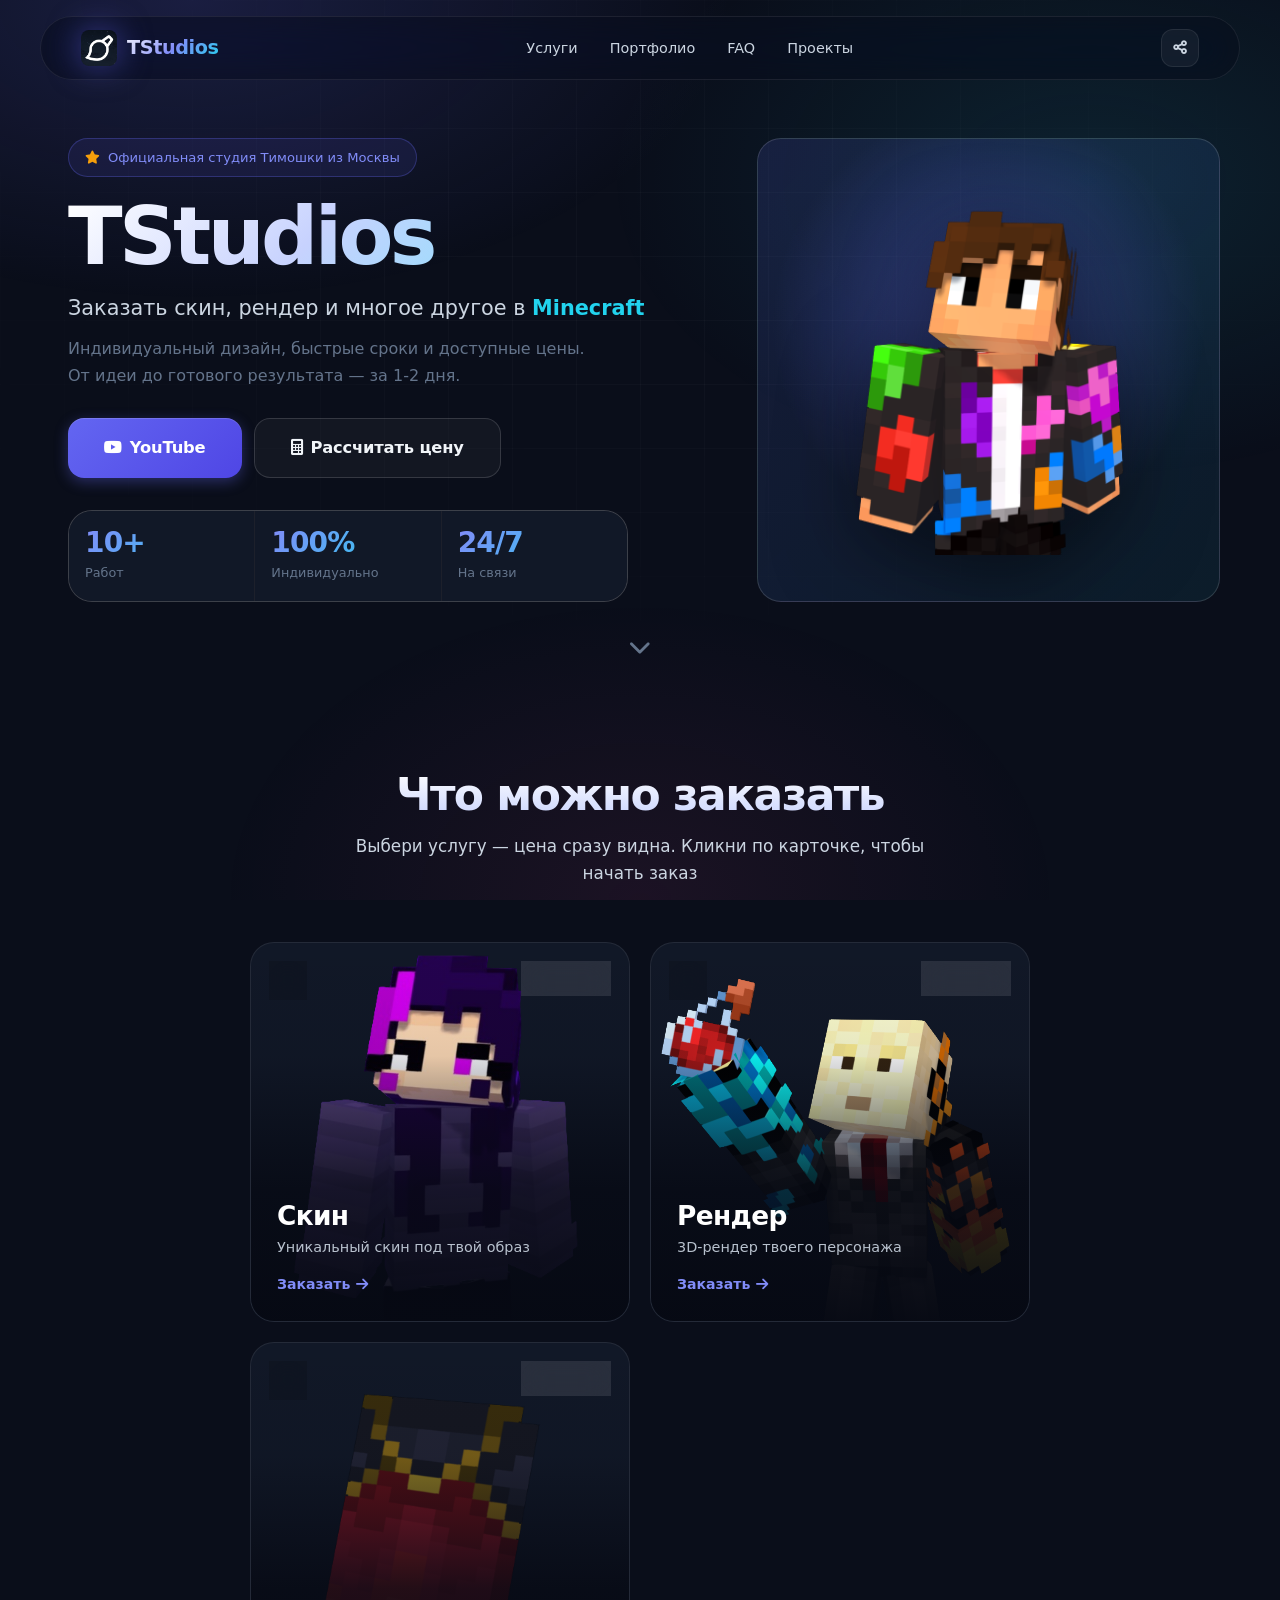
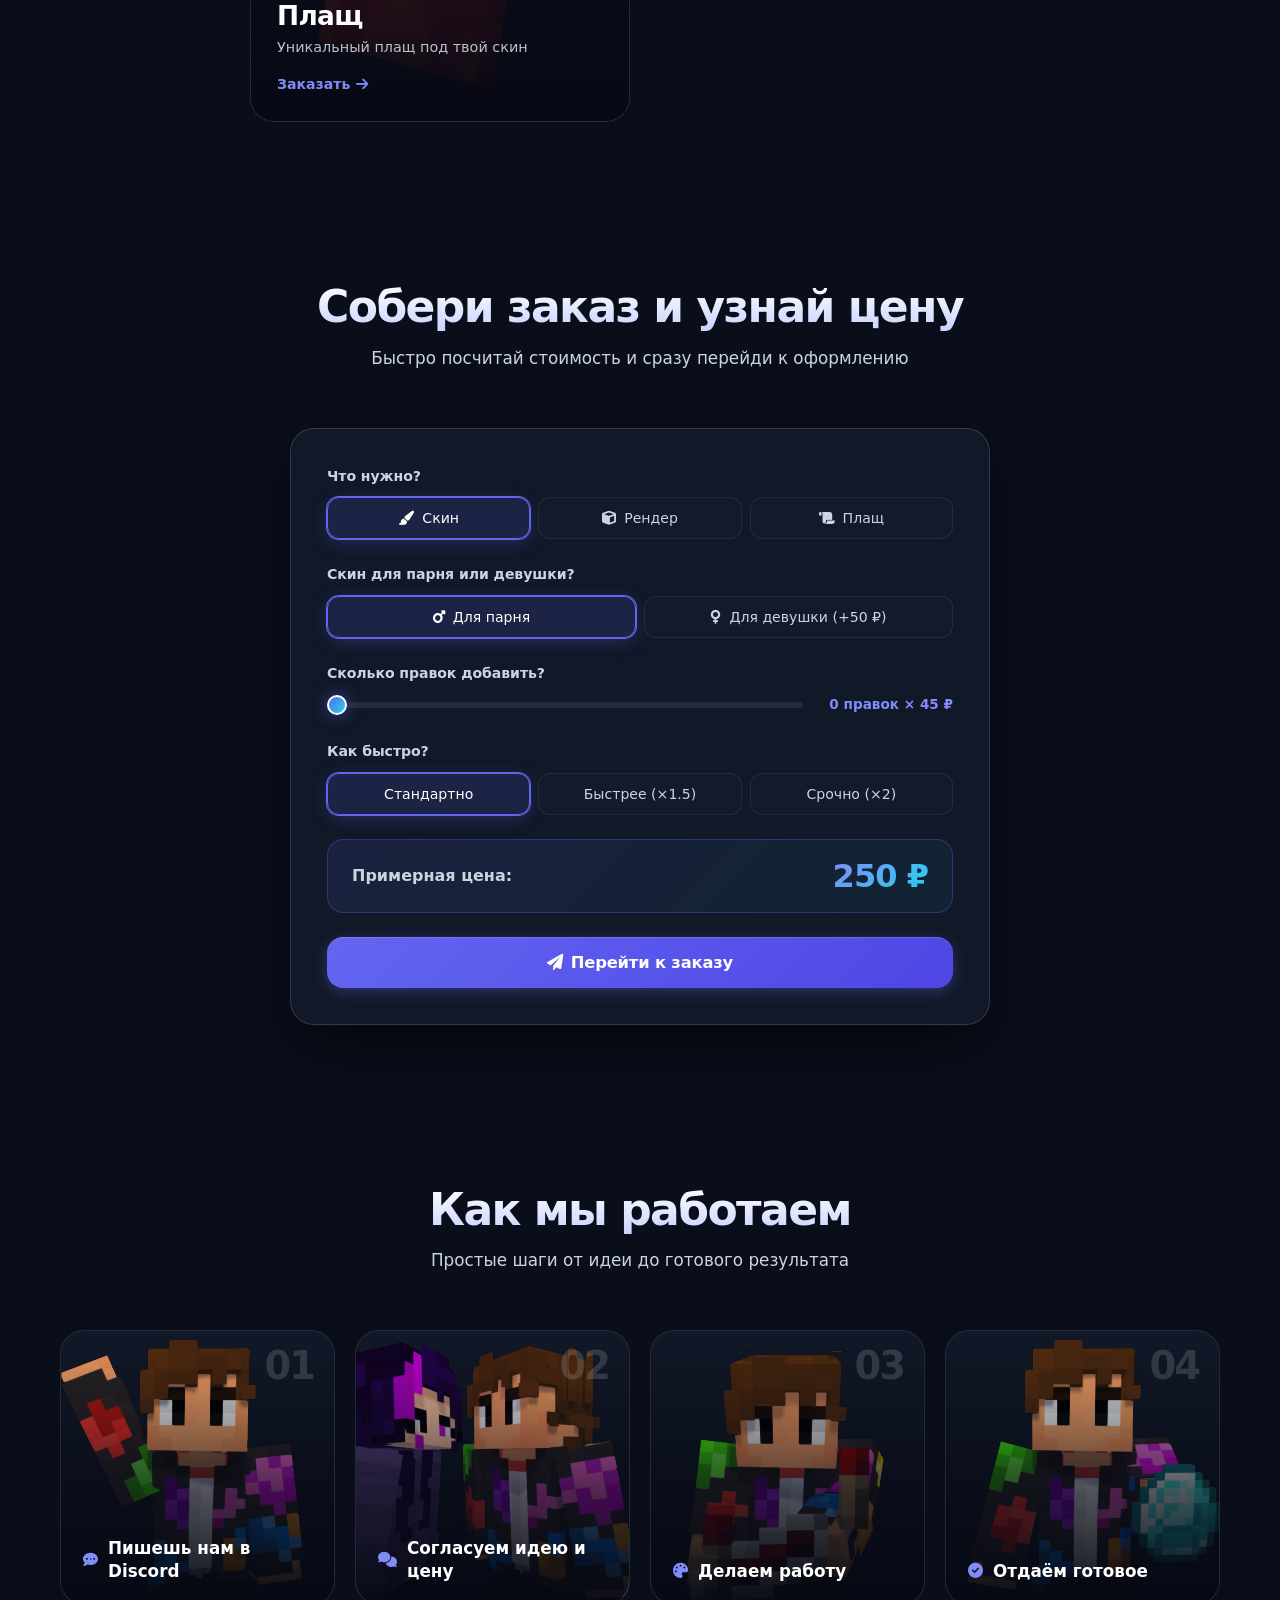
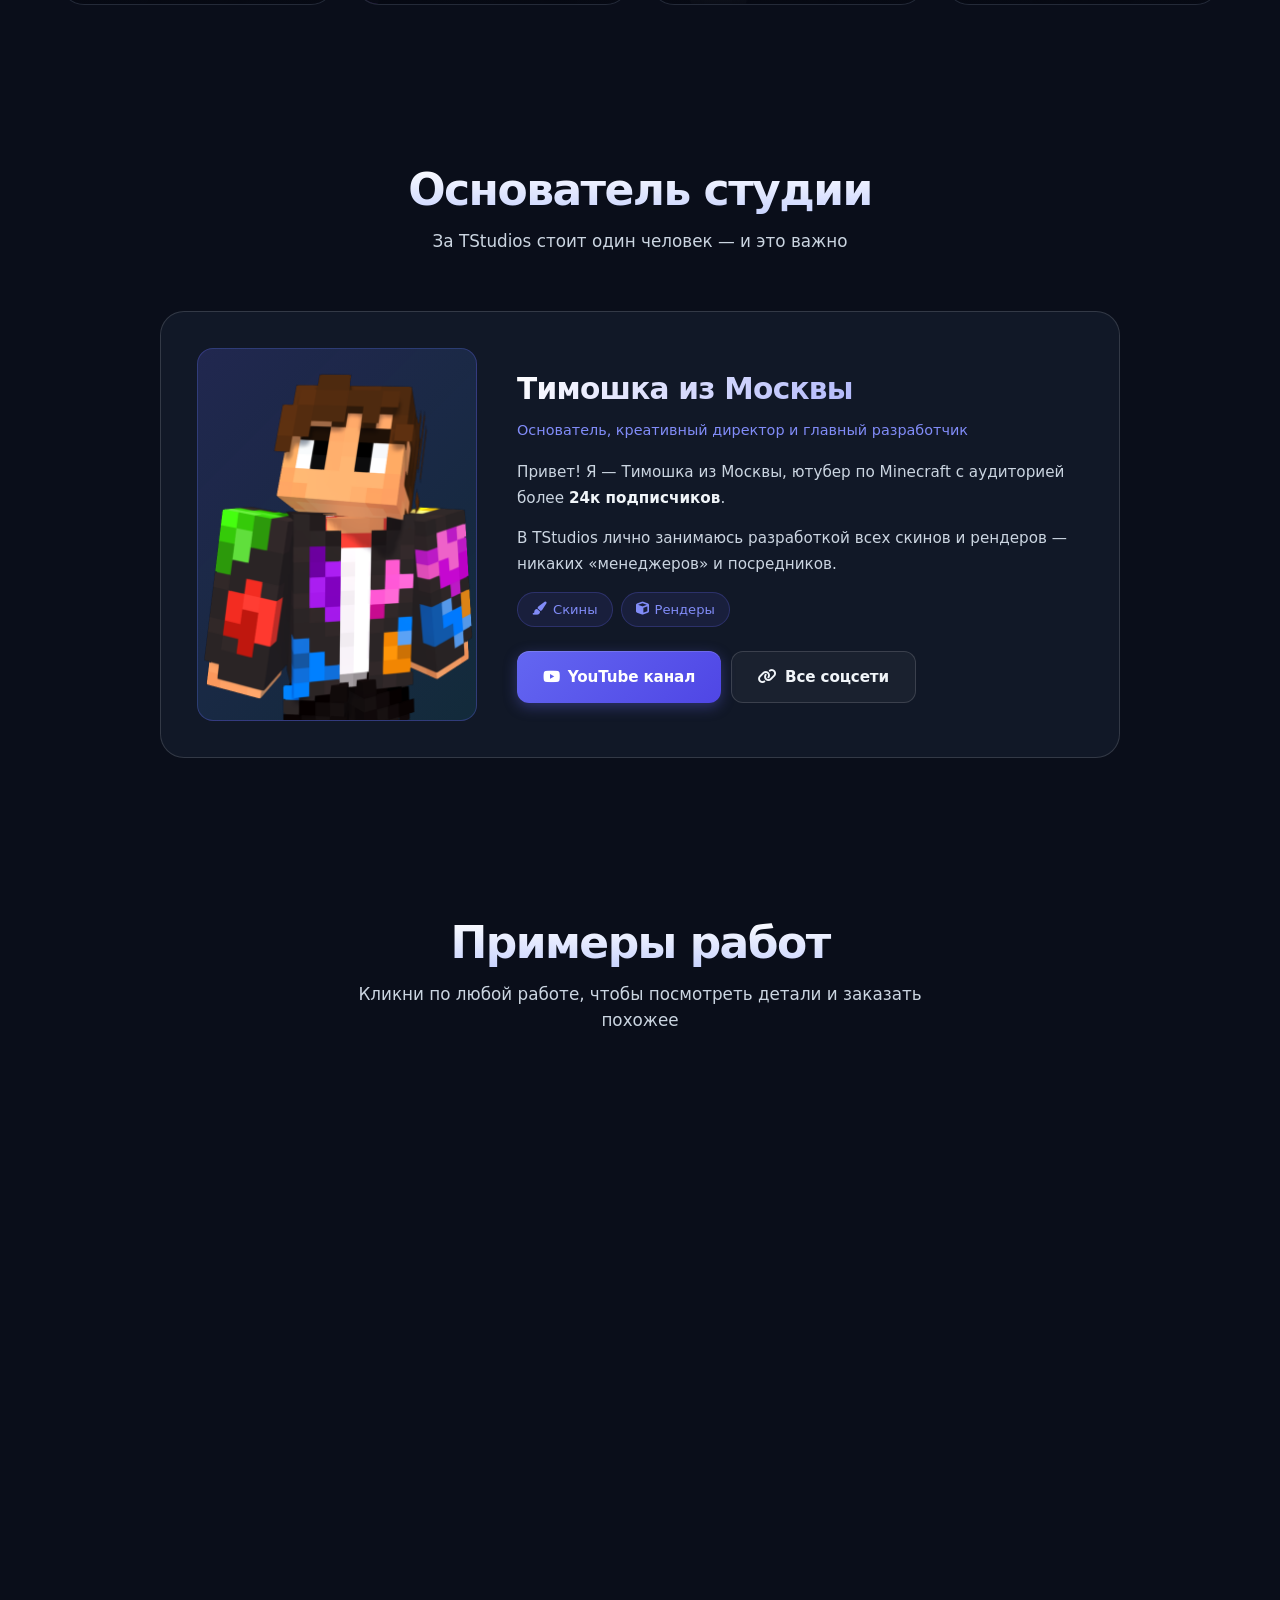
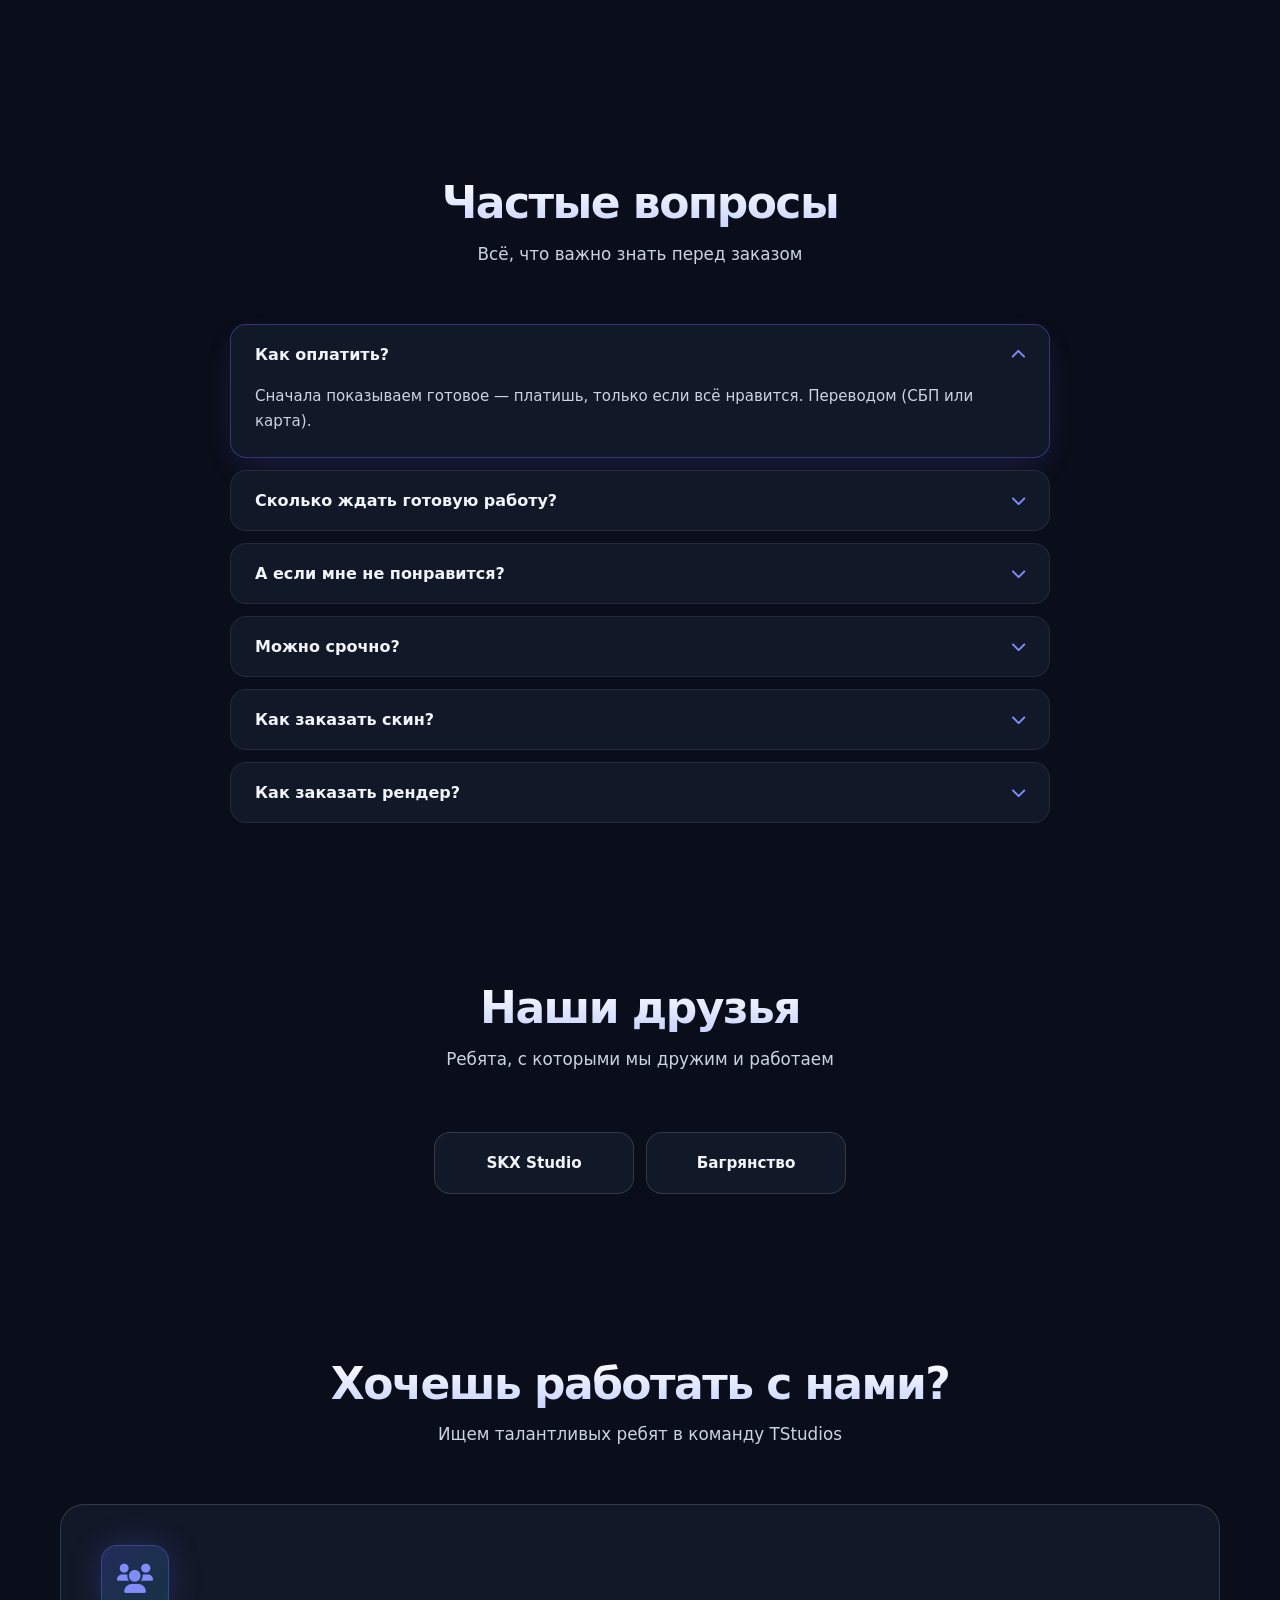
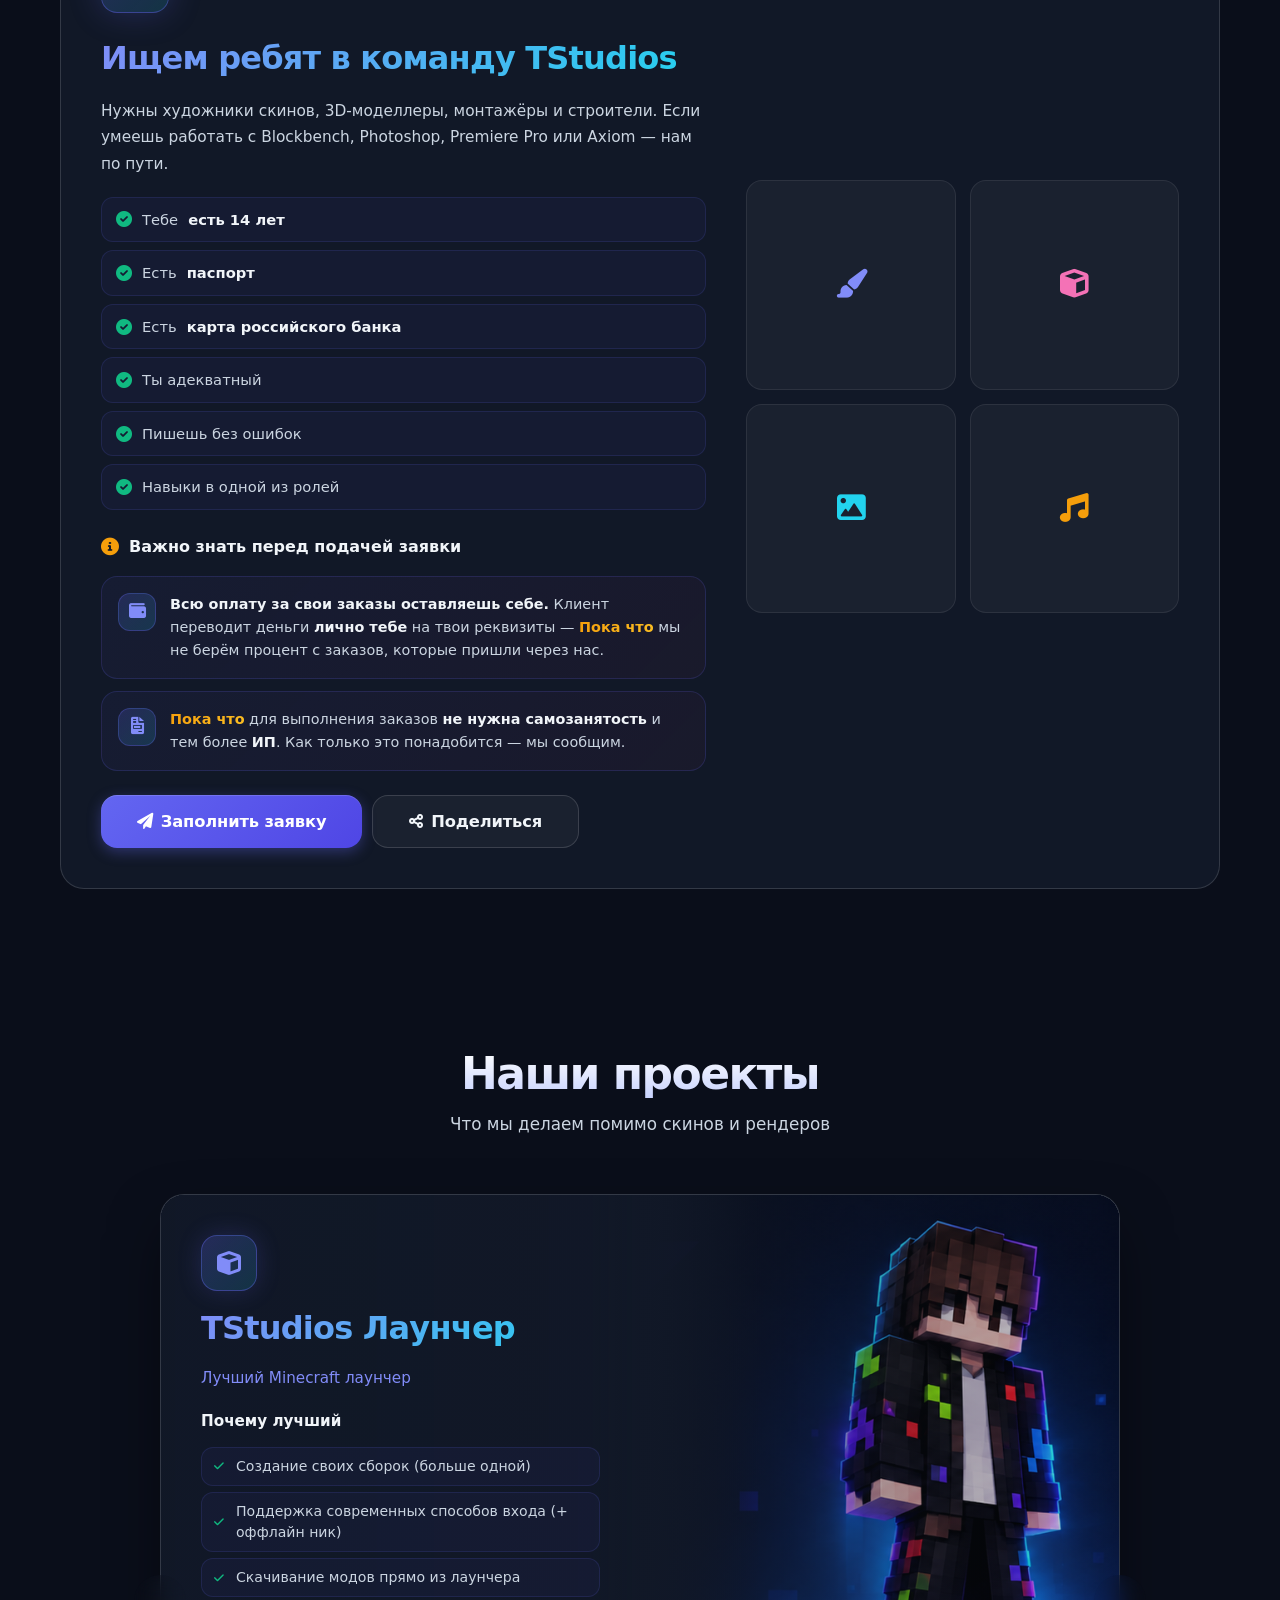
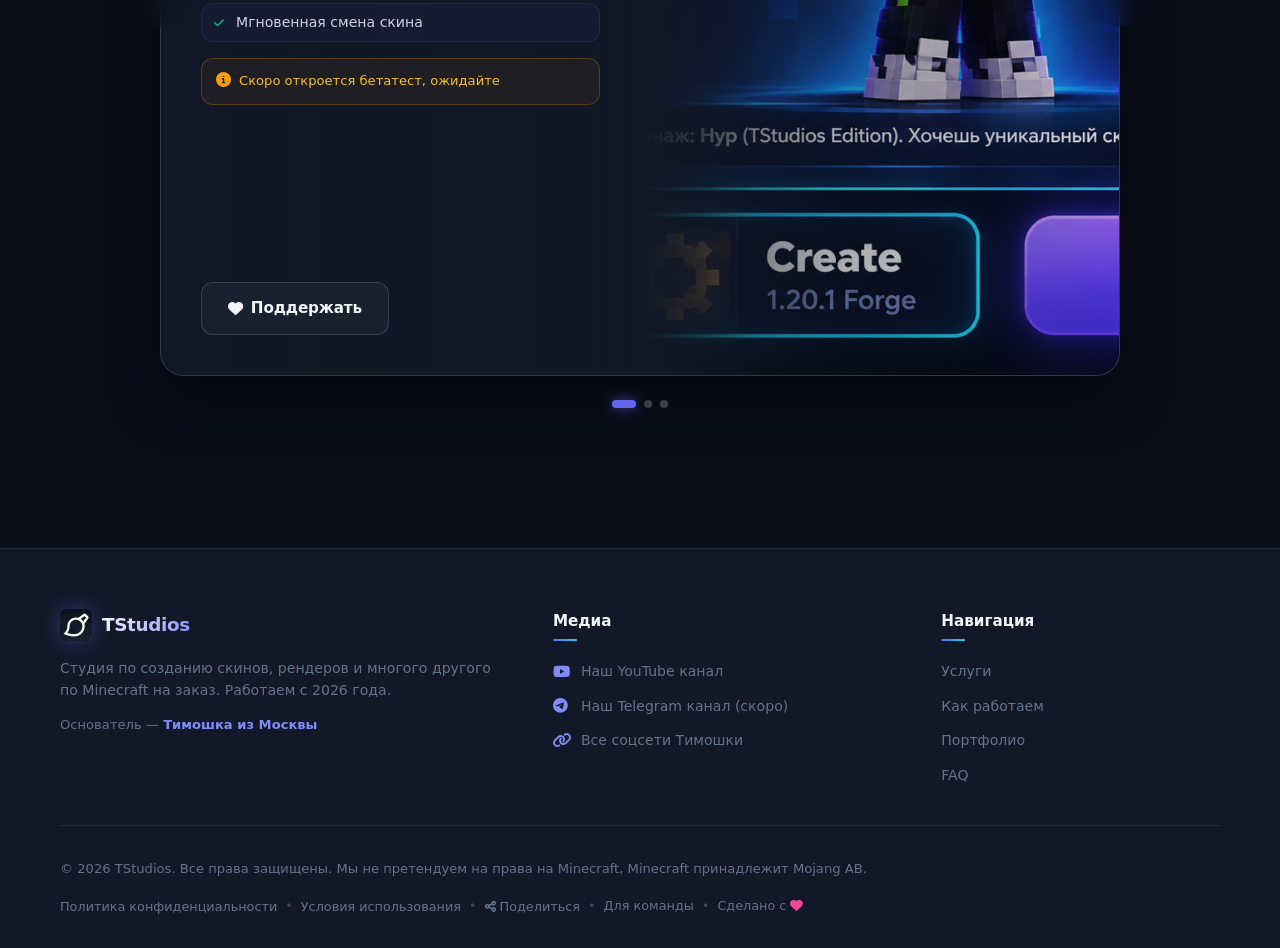
==== index.html @ db085afc "Add files via upload" ====
<!DOCTYPE html>
<html lang="ru">
<head>
    <meta charset="UTF-8">
    <meta name="viewport" content="width=device-width, initial-scale=1.0, maximum-scale=5.0">
    <meta http-equiv="X-UA-Compatible" content="IE=edge">

    <link rel="canonical" href="https://timoshamoscow.github.io/tstudios/">

    <title>TStudios — Заказать скин, рендер и многое другое Minecraft | Тимошка из Москвы</title>

    <meta name="description" content="Заказать скин, рендер и многое другое по Minecraft от студии TStudios. Честные цены, срок 1-2 дня. Индивидуальный дизайн от Тимошки из Москвы. Оплата СБП и картой РФ.">
    <meta name="keywords" content="заказать рендер майнкрафт, заказать скин майнкрафт, майнкрафт рендер заказать, скины майнкрафт на заказ, превью майнкрафт заказать, клип майнкрафт заказать, заказ скинов майнкрафт, 3d рендер майнкрафт на заказ, tstudios, тимошка из москвы, честные цены">
    <meta name="author" content="Тимошка из Москвы">
    <meta name="robots" content="index, follow, max-image-preview:large">

    <meta property="og:type" content="website">
    <meta property="og:url" content="https://timoshamoscow.github.io/tstudios/">
    <meta property="og:title" content="TStudios — Заказать скин, рендер Minecraft">
    <meta property="og:description" content="Заказать скин, рендер Minecraft от Тимошки из Москвы. Честные цены, срок 1-2 дня.">
    <meta property="og:image" content="https://timoshamoscow.github.io/tstudios/logo.png">
    <meta property="og:site_name" content="TStudios">
    <meta property="og:locale" content="ru_RU">

    <meta name="twitter:card" content="summary_large_image">
    <meta name="twitter:title" content="TStudios — Заказать скин, рендер Minecraft">
    <meta name="twitter:description" content="Заказать скин, рендер Minecraft. Честные цены.">
    <meta name="twitter:image" content="https://timoshamoscow.github.io/tstudios/logo.png">

    <meta name="geo.region" content="RU-MOW">
    <meta name="geo.placename" content="Moscow">

    <link rel="icon" href="logo.png" type="image/png">
    <link rel="apple-touch-icon" href="logo.png">

    <script type="application/ld+json">
    {
        "@context": "https://schema.org",
        "@type": "Organization",
        "name": "TStudios",
        "url": "https://timoshamoscow.github.io/tstudios/",
        "logo": "https://timoshamoscow.github.io/tstudios/logo.png",
        "description": "Студия по созданию скинов, рендеров Minecraft на заказ",
        "founder": {
            "@type": "Person",
            "name": "Тимошка из Москвы",
            "url": "https://www.youtube.com/@Timosha_MoscowOF"
        },
        "sameAs": [
            "https://www.youtube.com/@Timosha_MoscowOF",
            "https://taplink.cc/timoshamoscow",
            "https://t.me/MinecraftWithTimosha"
        ]
    }
    </script>

    <script type="application/ld+json">
    {
        "@context": "https://schema.org",
        "@type": "Service",
        "name": "Заказать рендер Minecraft",
        "serviceType": "3D-рендер скина Minecraft",
        "description": "Заказать рендер по Minecraft: HD-качество, выбор фона, правки. Срок до 24 часов.",
        "provider": { "@type": "Organization", "name": "TStudios" },
        "areaServed": { "@type": "Country", "name": "Russia" },
        "offers": {
            "@type": "Offer",
            "price": "150",
            "priceCurrency": "RUB",
            "availability": "https://schema.org/InStock"
        }
    }
    </script>

    <script type="application/ld+json">
    {
        "@context": "https://schema.org",
        "@type": "Service",
        "name": "Заказать скин Minecraft",
        "serviceType": "Разработка скина Minecraft на заказ",
        "description": "Заказать скин по Minecraft: индивидуальный дизайн, правки до 3-х раз.",
        "provider": { "@type": "Organization", "name": "TStudios" },
        "areaServed": { "@type": "Country", "name": "Russia" },
        "offers": {
            "@type": "Offer",
            "price": "250",
            "priceCurrency": "RUB",
            "availability": "https://schema.org/InStock"
        }
    }
    </script>

    <script type="application/ld+json">
    {
        "@context": "https://schema.org",
        "@type": "FAQPage",
        "mainEntity": [
            { "@type": "Question", "name": "Сколько ждать готовую работу?", "acceptedAnswer": { "@type": "Answer", "text": "Скин — 1-2 дня, рендер — до 24 часов. Нужно быстрее — есть ускорение за доплату." } },
            { "@type": "Question", "name": "Как оплатить?", "acceptedAnswer": { "@type": "Answer", "text": "Сначала показываем готовое — платишь, только если всё нравится. Переводом (СБП или карта)." } },
            { "@type": "Question", "name": "А если мне не понравится?", "acceptedAnswer": { "@type": "Answer", "text": "Бесплатно можно попросить правки: до 3 раз для скина, до 2 для рендера. Не зашло совсем — вернём деньги, пока не начали правки." } },
            { "@type": "Question", "name": "Можно срочно?", "acceptedAnswer": { "@type": "Answer", "text": "Да, есть срочный режим (×1.5 от цены, срок ~12 часов) и экспресс (×2 от цены, срок ~4-6 часов)." } },
            { "@type": "Question", "name": "Как заказать рендер?", "acceptedAnswer": { "@type": "Answer", "text": "Нажми «Рендер» в разделе «Что можно заказать» — откроется страница заказа. Заполни шаги и отправь заявку в Discord. Честные цены." } }
        ]
    }
    </script>

<!-- Yandex.Metrika counter -->
<script type="text/javascript">
    (function(m,e,t,r,i,k,a){
        m[i]=m[i]||function(){(m[i].a=m[i].a||[]).push(arguments)};
        m[i].l=1*new Date();
        for (var j = 0; j < document.scripts.length; j++) {if (document.scripts[j].src === r) { return; }}
        k=e.createElement(t),a=e.getElementsByTagName(t)[0],k.async=1,k.src=r,a.parentNode.insertBefore(k,a)
    })(window, document,'script','https://mc.yandex.ru/metrika/tag.js?id=114146492', 'ym');

    ym(114146492, 'init', {ssr:true, webvisor:true, clickmap:true, ecommerce:"dataLayer", referrer: document.referrer, url: location.href, accurateTrackBounce:true, trackLinks:true});
</script>
<noscript><div><img src="https://mc.yandex.ru/watch/114146492" style="position:absolute; left:-9999px;" alt="" /></div></noscript>
<!-- /Yandex.Metrika counter -->

    <link rel="stylesheet" href="style.css">
    <link rel="stylesheet" href="https://cdnjs.cloudflare.com/ajax/libs/font-awesome/6.0.0-beta3/css/all.min.css">
</head>
<body>

    <header class="header" role="banner">
        <div class="container header-container">
            <a href="index.html" class="logo-wrapper">
                <img src="logo.png" alt="TStudios" class="logo-img" width="36" height="36">
                <span class="logo-text">TStudios</span>
            </a>
            <nav class="main-nav" aria-label="Главная навигация">
                <ul>
                    <li><a href="#services">Услуги</a></li>
                    <li><a href="#gallery">Портфолио</a></li>
                    <li><a href="#faq">FAQ</a></li>
                    <li><a href="#projects">Проекты</a></li>
                </ul>
            </nav>
            <div class="header-actions">
                <button type="button" class="icon-btn" id="shareBtn" aria-label="Поделиться сайтом">
                    <i class="fas fa-share-alt"></i>
                </button>
                <button type="button" class="hamburger" id="hamburger" aria-label="Открыть меню" aria-expanded="false">
                    <i class="fas fa-bars"></i>
                </button>
            </div>
        </div>
    </header>

    <!-- HERO -->
    <section class="hero" id="home">
        <div class="container">
            <div class="hero-content">
                <div class="hero-text">
                    <div class="hero-badge">
                        <i class="fas fa-star"></i> Официальная студия Тимошки из Москвы
                    </div>
                    <h1>TStudios</h1>
                    <p class="subtitle">Заказать скин, рендер и многое другое в <span class="highlight">Minecraft</span></p>
                    <p class="hero-description">Индивидуальный дизайн, быстрые сроки и доступные цены. От идеи до готового результата — за 1-2 дня.</p>
                    <div class="hero-buttons">
                        <a href="https://www.youtube.com/channel/UCnyaLt81O3C-S5uWcpxwhIA" target="_blank" rel="noopener" class="btn btn-primary btn-large">
                            <i class="fab fa-youtube"></i> YouTube
                        </a>
                        <a href="#calculator" class="btn btn-secondary btn-large">
                            <i class="fas fa-calculator"></i> Рассчитать цену
                        </a>
                    </div>
                    <div class="hero-stats">
                        <div class="stat-item">
                            <span class="stat-number">10+</span>
                            <span class="stat-label">Работ</span>
                        </div>
                        <div class="stat-item">
                            <span class="stat-number">100%</span>
                            <span class="stat-label">Индивидуально</span>
                        </div>
                        <div class="stat-item">
                            <span class="stat-number">24/7</span>
                            <span class="stat-label">На связи</span>
                        </div>
                    </div>
                </div>
                <div class="hero-visual">
                    <img src="tim.png" alt="Тимошка из Москвы" loading="lazy">
                </div>
            </div>
        </div>
        <div class="scroll-indicator">
            <a href="#services" aria-label="Прокрутить вниз"><i class="fas fa-chevron-down"></i></a>
        </div>
    </section>

    <!-- УСЛУГИ -->
    <section class="services" id="services">
        <div class="container">
            <h2 class="section-title">Что можно заказать</h2>
            <p class="section-subtitle">Выбери услугу — цена сразу видна. Кликни по карточке, чтобы начать заказ</p>
            <div class="services-grid" id="servicesGrid"></div>
        </div>
    </section>

    <!-- КАЛЬКУЛЯТОР -->
    <section class="calculator" id="calculator">
        <div class="container">
            <h2 class="section-title">Собери заказ и узнай цену</h2>
            <p class="section-subtitle">Быстро посчитай стоимость и сразу перейди к оформлению</p>
            <div class="calculator-wrapper">
                <div class="calc-row">
                    <label>Что нужно?</label>
                    <div class="calc-options" id="calcService"></div>
                </div>

                <div class="calc-row" id="calcGenderRow">
                    <label>Скин для парня или девушки?</label>
                    <div class="calc-options" id="calcGender">
                        <button type="button" class="calc-opt active" data-gender="male" data-extra="0">
                            <i class="fas fa-mars"></i> Для парня
                        </button>
                        <button type="button" class="calc-opt" data-gender="female" data-extra="50">
                            <i class="fas fa-venus"></i> Для девушки (+50 ₽)
                        </button>
                    </div>
                </div>

                <div class="calc-row">
                    <label>Сколько правок добавить?</label>
                    <div class="calc-slider">
                        <input type="range" id="calcRevisions" min="0" max="10" value="0" step="1">
                        <span class="calc-slider-value" id="calcRevisionsValue">0 правок × <span data-price="revision">45</span> ₽</span>
                    </div>
                </div>

                <div class="calc-row">
                    <label>Как быстро?</label>
                    <div class="calc-options" id="calcUrgency">
                        <button type="button" class="calc-opt active" data-urgency="normal" data-mult="1">Стандартно</button>
                        <button type="button" class="calc-opt" data-urgency="fast" data-mult="1.5">Быстрее (×1.5)</button>
                        <button type="button" class="calc-opt" data-urgency="express" data-mult="2">Срочно (×2)</button>
                    </div>
                </div>

                <div class="calc-total">
                    <span>Примерная цена:</span>
                    <span class="calc-total-price" id="calcTotal">250 ₽</span>
                </div>

                <button type="button" class="btn btn-primary btn-large calc-order-btn" id="calcOrderBtn">
                    <i class="fas fa-paper-plane"></i> Перейти к заказу
                </button>
            </div>
        </div>
    </section>

    <!-- КАК РАБОТАЕМ -->
    <section class="how" id="how">
        <div class="container">
            <h2 class="section-title">Как мы работаем</h2>
            <p class="section-subtitle">Простые шаги от идеи до готового результата</p>
            <div class="how-grid">
                <div class="how-step">
                    <img src="steps/step1.png" alt="" loading="lazy" class="how-step-bg">
                    <div class="how-step-overlay"></div>
                    <div class="how-step-number">01</div>
                    <div class="how-step-content">
                        <h3><i class="fas fa-comment-dots"></i> Пишешь нам в Discord</h3>
                    </div>
                </div>
                <div class="how-step">
                    <img src="steps/step2.png" alt="" loading="lazy" class="how-step-bg">
                    <div class="how-step-overlay"></div>
                    <div class="how-step-number">02</div>
                    <div class="how-step-content">
                        <h3><i class="fas fa-comments"></i> Согласуем идею и цену</h3>
                    </div>
                </div>
                <div class="how-step">
                    <img src="steps/step3.png" alt="" loading="lazy" class="how-step-bg">
                    <div class="how-step-overlay"></div>
                    <div class="how-step-number">03</div>
                    <div class="how-step-content">
                        <h3><i class="fas fa-palette"></i> Делаем работу</h3>
                    </div>
                </div>
                <div class="how-step">
                    <img src="steps/step4.png" alt="" loading="lazy" class="how-step-bg">
                    <div class="how-step-overlay"></div>
                    <div class="how-step-number">04</div>
                    <div class="how-step-content">
                        <h3><i class="fas fa-check-circle"></i> Отдаём готовое</h3>
                    </div>
                </div>
            </div>
        </div>
    </section>

    <!-- О СТУДИИ -->
    <section class="about" id="about">
        <div class="container">
            <h2 class="section-title">Основатель студии</h2>
            <p class="section-subtitle">За TStudios стоит один человек — и это важно</p>
            <div class="about-wrapper">
                <div class="about-photo">
                    <img src="tim.png" alt="Тимошка из Москвы" loading="lazy">
                </div>
                <div class="about-info">
                    <h3>Тимошка из Москвы</h3>
                    <p class="about-role">Основатель, креативный директор и главный разработчик</p>
                    <p class="about-text">Привет! Я — Тимошка из Москвы, ютубер по Minecraft с аудиторией более <strong>24к подписчиков</strong>.</p>
                    <p class="about-text">В TStudios лично занимаюсь разработкой всех скинов и рендеров — никаких «менеджеров» и посредников.</p>
                    <div class="about-tags">
                        <span class="about-tag"><i class="fas fa-paint-brush"></i> Скины</span>
                        <span class="about-tag"><i class="fas fa-cube"></i> Рендеры</span>
                    </div>
                    <div class="about-buttons">
                        <a href="https://www.youtube.com/@Timosha_MoscowOF" target="_blank" rel="noopener" class="btn btn-primary">
                            <i class="fab fa-youtube"></i> YouTube канал
                        </a>
                        <a href="https://taplink.cc/timoshamoscow" target="_blank" rel="noopener" class="btn btn-secondary">
                            <i class="fas fa-link"></i> Все соцсети
                        </a>
                    </div>
                </div>
            </div>
        </div>
    </section>

    <!-- ПОРТФОЛИО -->
    <section class="gallery" id="gallery">
        <div class="container">
            <h2 class="section-title">Примеры работ</h2>
            <p class="section-subtitle">Кликни по любой работе, чтобы посмотреть детали и заказать похожее</p>
        </div>
        <div class="carousel-block">
            <div class="carousel-viewport" id="carouselSkins" aria-label="Карусель скинов">
                <div class="carousel-track" id="carouselSkinsTrack"></div>
            </div>
        </div>
        <div class="carousel-block">
            <div class="carousel-viewport" id="carouselRenders" aria-label="Карусель рендеров">
                <div class="carousel-track" id="carouselRendersTrack"></div>
            </div>
        </div>
    </section>

    <!-- FAQ -->
    <section class="faq" id="faq">
        <div class="container">
            <h2 class="section-title">Частые вопросы</h2>
            <p class="section-subtitle">Всё, что важно знать перед заказом</p>
            <div class="faq-list" id="faqList"></div>
        </div>
    </section>

    <!-- НАШИ ДРУЗЬЯ -->
    <section class="friends" id="friends">
        <div class="container">
            <h2 class="section-title">Наши друзья</h2>
            <p class="section-subtitle">Ребята, с которыми мы дружим и работаем</p>
        </div>
        <div class="friends-rows" id="friendsRows"></div>
    </section>

    <!-- В КОМАНДУ -->
    <section class="join" id="join">
        <div class="container">
            <h2 class="section-title">Хочешь работать с нами?</h2>
            <p class="section-subtitle">Ищем талантливых ребят в команду TStudios</p>
            <div class="join-wrapper">
                <div class="join-info">
                    <div class="join-icon"><i class="fas fa-users"></i></div>
                    <h3>Ищем ребят в команду TStudios</h3>
                    <p>Нужны художники скинов, 3D-моделлеры, монтажёры и строители. Если умеешь работать с Blockbench, Photoshop, Premiere Pro или Axiom — нам по пути.</p>

                    <ul class="join-requirements">
                        <li><i class="fas fa-check-circle"></i> Тебе <strong>есть 14 лет</strong></li>
                        <li><i class="fas fa-check-circle"></i> Есть <strong>паспорт</strong></li>
                        <li><i class="fas fa-check-circle"></i> Есть <strong>карта российского банка</strong></li>
                        <li><i class="fas fa-check-circle"></i> Ты адекватный</li>
                        <li><i class="fas fa-check-circle"></i> Пишешь без ошибок</li>
                        <li><i class="fas fa-check-circle"></i> Навыки в одной из ролей</li>
                    </ul>

                    <div class="join-rules">
                        <h4 class="join-rules-title"><i class="fas fa-info-circle"></i> Важно знать перед подачей заявки</h4>
                        <div class="join-rule">
                            <div class="join-rule-icon"><i class="fas fa-wallet"></i></div>
                            <div class="join-rule-text">
                                <strong>Всю оплату за свои заказы оставляешь себе.</strong>
                                Клиент переводит деньги <strong>лично тебе</strong> на твои реквизиты — <strong><span class="join-highlight">Пока что</span></strong> мы не берём процент с заказов, которые пришли через нас.
                            </div>
                        </div>
                        <div class="join-rule">
                            <div class="join-rule-icon"><i class="fas fa-file-invoice"></i></div>
                            <div class="join-rule-text">
                                <strong><span class="join-highlight">Пока что</span></strong> для выполнения заказов <strong>не нужна самозанятость</strong> и тем более <strong>ИП</strong>. Как только это понадобится — мы сообщим.
                            </div>
                        </div>
                    </div>

                    <div class="join-actions">
                        <button type="button" class="btn btn-primary btn-large" id="openTeamModal">
                            <i class="fas fa-paper-plane"></i> Заполнить заявку
                        </button>
                        <button type="button" class="btn btn-secondary btn-large" id="shareJoinBtn">
                            <i class="fas fa-share-alt"></i> Поделиться
                        </button>
                    </div>
                </div>
                <div class="join-decor" aria-hidden="true">
                    <i class="fas fa-paint-brush"></i>
                    <i class="fas fa-cube"></i>
                    <i class="fas fa-image"></i>
                    <i class="fas fa-music"></i>
                </div>
            </div>
        </div>
    </section>

<!-- НАШИ ПРОЕКТЫ -->
<section class="projects" id="projects">
    <div class="container">
        <h2 class="section-title">Наши проекты</h2>
        <p class="section-subtitle">Что мы делаем помимо скинов и рендеров</p>

        <div class="projects-slider">
            <button type="button" class="projects-arrow projects-prev" id="projectsPrev" aria-label="Предыдущий проект">
                <i class="fas fa-chevron-left"></i>
            </button>

            <div class="projects-viewport">
                <div class="projects-track" id="projectsTrack">

                    <!-- TStudios Лаунчер -->
                    <div class="project-slide">
                        <div class="project-slide-media">
                            <img src="launcher1.png" alt="TStudios Лаунчер — концепт-арт" loading="lazy">
                        </div>
                        <div class="project-slide-overlay"></div>
                        <div class="project-slide-body">
                            <div class="project-icon"><i class="fa-solid fa-cube"></i></div>
                            <h3 class="project-title">TStudios Лаунчер</h3>
                            <p class="project-tagline">Лучший Minecraft лаунчер</p>

                            <h4 class="project-subtitle">Почему лучший</h4>
                            <ul class="project-features">
                                <li>Создание своих сборок (больше одной)</li>
                                <li>Поддержка современных способов входа (+ оффлайн ник)</li>
                                <li>Скачивание модов прямо из лаунчера</li>
                                <li>Мгновенная смена скина</li>
                            </ul>

                            <div class="project-note">
                                <i class="fas fa-info-circle"></i>
                                <span>Скоро откроется бетатест, ожидайте</span>
                            </div>

                            <div class="project-actions">
                                <a href="https://donatepay.ru/don/2020tima" target="_blank" rel="noopener" class="btn btn-secondary">
                                    <i class="fas fa-heart"></i> Поддержать
                                </a>
                            </div>
                        </div>
                    </div>

                    <!-- Бот-модератор TEE7 -->
                    <div class="project-slide">
                        <div class="project-slide-media">
                            <img src="tee7.png" alt="TEE7 — бот-модератор" loading="lazy">
                        </div>
                        <div class="project-slide-overlay"></div>
                        <div class="project-slide-body">
                            <div class="project-icon"><i class="fas fa-robot"></i></div>
                            <h3 class="project-title">TEE7</h3>
                            <p class="project-tagline">Лучший бот-модератор в Disalive</p>

                            <h4 class="project-subtitle">Установка</h4>
                            <ol class="project-steps">
                                <li>Зарегистрируйтесь на <a href="https://disalive.ru" target="_blank" rel="noopener">disalive.ru</a></li>
                                <li>Создайте сервер</li>
                                <li>Добавьте бота <code>bot_5df7a8900f6225</code> на странице <a href="https://disalive.ru/developers" target="_blank" rel="noopener">disalive.ru/developers</a></li>
                                <li>Пользуйтесь!</li>
                            </ol>

                            <div class="project-note">
                                <i class="fas fa-info-circle"></i>
                                <span>Сейчас бот запускается с ПК Тимошки. Если хотите 24/7 — задонатьте на хостинг (пожалуйста 🥺): <a href="https://donatepay.ru/don/2020tima" target="_blank" rel="noopener">donatepay.ru/don/2020tima</a></span>
                            </div>

                            <div class="project-actions">
                                <a href="https://disalive.ru" target="_blank" rel="noopener" class="btn btn-primary">
                                    <i class="fas fa-external-link-alt"></i> Открыть Disalive
                                </a>
                                <a href="https://donatepay.ru/don/2020tima" target="_blank" rel="noopener" class="btn btn-secondary">
                                    <i class="fas fa-heart"></i> Поддержать
                                </a>
                            </div>
                        </div>
                    </div>

                    <!-- Комикс Тайна Кристалла -->
                    <div class="project-slide">
                        <div class="project-slide-media project-slide-media-comic">
                            <img src="comix1.png" alt="Тайна Кристалла — обложка комикса" loading="lazy">
                        </div>
                        <div class="project-slide-overlay"></div>
                        <div class="project-slide-body">
                            <div class="project-icon"><i class="fas fa-book"></i></div>
                            <h3 class="project-title">Тайна Кристалла</h3>
                            <p class="project-tagline">Часть 1: Кристальный зов</p>

                            <p class="project-desc">Этот комикс, выполненный в стиле исекай с элементами фэнтези и мистики, рассказывает историю о необычном путешествии Тимофея в совершенно неизвестный мир.</p>
                            <p class="project-desc">Это только начало большой истории, которая в будущем погрузит читателей ещё глубже в мой лор, историю моего персонажа и тайну моей куртки.</p>

                            <ul class="project-questions">
                                <li>Что скрывают кристаллы?</li>
                                <li>Кто такой Гид?</li>
                                <li>И почему именно куртка Тимофея реагирует на неизвестную силу?</li>
                            </ul>

                            <div class="project-note">
                                <i class="fas fa-star"></i>
                                <span>История только начинается...</span>
                            </div>

                            <div class="project-actions">
                                <a href="https://drive.google.com/file/d/18zSETSxNmdFHM8woWxTjC1IvOrkRlyKz/view?usp=sharing" target="_blank" rel="noopener" class="btn btn-primary">
                                    <i class="fas fa-book-open"></i> Читать комикс
                                </a>
                                <a href="https://donatepay.ru/don/2020tima" target="_blank" rel="noopener" class="btn btn-secondary">
                                    <i class="fas fa-heart"></i> Поддержать
                                </a>
                            </div>
                        </div>
                    </div>

                </div>
            </div>

            <button type="button" class="projects-arrow projects-next" id="projectsNext" aria-label="Следующий проект">
                <i class="fas fa-chevron-right"></i>
            </button>

            <div class="projects-dots" id="projectsDots"></div>
        </div>
    </div>
</section>

    <!-- ФУТЕР -->
    <footer class="footer" id="contacts" role="contentinfo">
        <div class="container">
            <div class="footer-grid">
                <div class="footer-col">
                    <div class="footer-logo">
                        <img src="logo.png" alt="TStudios" width="32" height="32">
                        <span>TStudios</span>
                    </div>
                    <p class="footer-about">Студия по созданию скинов, рендеров и многого другого по Minecraft на заказ. Работаем с 2026 года.</p>
                    <p class="footer-author">Основатель — <strong>Тимошка из Москвы</strong></p>
                </div>

                <div class="footer-col">
                    <h4 class="footer-title">Медиа</h4>
                    <ul class="footer-socials">
                        <li><a href="https://www.youtube.com/@TStudiosXXL" target="_blank" rel="noopener"><i class="fab fa-youtube"></i> Наш YouTube канал</a></li>
                        <li><a><i class="fab fa-telegram"></i> Наш Telegram канал (скоро)</a></li>
                        <li><a href="https://taplink.cc/timoshamoscow" target="_blank" rel="noopener"><i class="fas fa-link"></i> Все соцсети Тимошки</a></li>
                    </ul>
                </div>

                <div class="footer-col">
                    <h4 class="footer-title">Навигация</h4>
                    <ul class="footer-nav">
                    <li><a href="#services">Услуги</a></li>
                    <li><a href="#how">Как работаем</a></li>
                    <li><a href="#gallery">Портфолио</a></li>
                    <li><a href="#faq">FAQ</a></li>
                    </ul>
                </div>
            </div>

            <div class="footer-bottom">
                <p class="footer-copy">&copy; 2026 TStudios. Все права защищены. Мы не претендуем на права на Minecraft, Minecraft принадлежит Mojang AB.</p>
                <div class="footer-legal">
                    <button type="button" class="footer-link" id="openPrivacyModal">Политика конфиденциальности</button>
                    <span class="footer-sep">•</span>
                    <button type="button" class="footer-link" id="openTermsModal">Условия использования</button>
                    <span class="footer-sep">•</span>
                    <button type="button" class="footer-link" id="shareFooterBtn"><i class="fas fa-share-alt"></i> Поделиться</button>
                    <span class="footer-sep">•</span>
                    <span class="footer-link"><a href="team.html">Для команды</a></span>
                    <span class="footer-sep">•</span>
                    <span class="footer-credit">Сделано с <i class="fas fa-heart" style="color: #ec4899;"></i></span>
                </div>
            </div>
        </div>
    </footer>

    <!-- LIGHTBOX -->
    <div class="lightbox" id="lightbox" aria-hidden="true" role="dialog" aria-label="Просмотр работы">
        <button type="button" class="lightbox-close" id="lightboxClose" aria-label="Закрыть"><i class="fas fa-times"></i></button>
        <button type="button" class="lightbox-nav lightbox-prev" id="lightboxPrev" aria-label="Предыдущая работа"><i class="fas fa-chevron-left"></i></button>
        <div class="lightbox-content">
            <div class="lightbox-img-wrapper">
                <div class="skeleton" id="lightboxSkeleton"></div>
                <img id="lightboxImg" src="" alt="">
            </div>
            <div class="lightbox-info">
                <span class="lightbox-type" id="lightboxType"></span>
                <h3 id="lightboxTitle"></h3>
                <p class="lightbox-price" id="lightboxPrice"></p>
                <div class="lightbox-date" id="lightboxDate"></div>
                <div class="lightbox-author-block">
                    <img id="lightboxAuthorAvatar" src="" alt="" onerror="this.style.display='none'">
                    <div class="lightbox-author-text">
                        <span class="lightbox-author-label">Автор работы</span>
                        <strong id="lightboxAuthorName">—</strong>
                    </div>
                </div>

                <div class="lightbox-author-socials" id="lightboxAuthorSocials"></div>

                <div class="lightbox-review" id="lightboxReview"></div>

                <div class="lightbox-actions">
                    <button type="button" class="btn btn-primary" id="lightboxOrderBtn"><i class="fas fa-paper-plane"></i> Заказать похожее</button>
                    <button type="button" class="btn btn-secondary" id="lightboxShareBtn"><i class="fas fa-share-alt"></i> Поделиться</button>
                </div>
            </div>
        </div>
        <button type="button" class="lightbox-nav lightbox-next" id="lightboxNext" aria-label="Следующая работа"><i class="fas fa-chevron-right"></i></button>
    </div>

    <!-- МОДАЛКА ЗАЯВКИ В КОМАНДУ -->
    <div class="modal-overlay" id="teamModal" aria-hidden="true" role="dialog" aria-labelledby="teamModalTitle">
        <div class="modal-content team-modal-content">
            <button type="button" class="modal-close" id="teamModalClose" aria-label="Закрыть"><i class="fas fa-times"></i></button>

            <div class="modal-step" id="teamStepForm">
                <div class="modal-header">
                    <h3 id="teamModalTitle">Заявка в команду TStudios</h3>
                    <p class="modal-subtitle">Заполни форму — мы свяжемся с тобой</p>
                </div>

                <form id="teamForm" class="order-form" novalidate>
                    <div class="form-group">
                        <label for="teamName">Как тебя зовут? *</label>
                        <input type="text" id="teamName" name="teamName" placeholder="Например: Steve" maxlength="50" required>
                    </div>
                    <div class="form-group">
                        <label for="teamAge">Сколько тебе лет? (от 14) *</label>
                        <input type="number" id="teamAge" name="teamAge" min="14" max="99" placeholder="Например: 16" required>
                    </div>
                    <div class="form-group">
                        <label for="teamAdequacy">Оцени свою адекватность (1-10) *</label>
                        <select id="teamAdequacy" name="teamAdequacy" required>
                            <option value="">— Выбери —</option>
                            <option value="1">1</option><option value="2">2</option><option value="3">3</option>
                            <option value="4">4</option><option value="5">5</option><option value="6">6</option>
                            <option value="7">7</option><option value="8">8</option><option value="9">9</option>
                            <option value="10">10</option>
                        </select>
                        <div class="team-note team-note-warning">
                            <i class="fas fa-exclamation-triangle"></i>
                            <span>Нужно минимум <strong>5</strong> из 10 — иначе заявка не пройдёт</span>
                        </div>
                    </div>
                    <div class="form-group">
                        <label for="teamLiteracy">Оцени свою грамотность (1-10) *</label>
                        <select id="teamLiteracy" name="teamLiteracy" required>
                            <option value="">— Выбери —</option>
                            <option value="1">1</option><option value="2">2</option><option value="3">3</option>
                            <option value="4">4</option><option value="5">5</option><option value="6">6</option>
                            <option value="7">7</option><option value="8">8</option><option value="9">9</option>
                            <option value="10">10</option>
                        </select>
                        <div class="team-note team-note-warning">
                            <i class="fas fa-exclamation-triangle"></i>
                            <span>Нужно минимум <strong>6</strong> из 10 — иначе заявка не пройдёт</span>
                        </div>
                    </div>

                    <div class="form-group">
                        <label>Есть ли у тебя документы и карта? *</label>
                        <div class="radio-group radio-group-vertical">
                            <label class="radio-item"><input type="radio" name="teamPassport" value="Есть паспорт" required><span><i class="fas fa-id-card"></i> Есть паспорт</span></label>
                            <label class="radio-item"><input type="radio" name="teamPassport" value="Нет паспорта"><span><i class="fas fa-times-circle"></i> Нет паспорта</span></label>
                        </div>
                        <div class="radio-group radio-group-vertical" style="margin-top: 8px;">
                            <label class="radio-item"><input type="radio" name="teamBankCard" value="Есть карта российского банка" required><span><i class="fas fa-credit-card"></i> Есть карта российского банка</span></label>
                            <label class="radio-item"><input type="radio" name="teamBankCard" value="Нет карты российского банка"><span><i class="fas fa-times-circle"></i> Нет карты российского банка</span></label>
                        </div>
                    </div>

                    <div class="form-group">
                        <label for="teamRole">Кем хочешь быть в команде? *</label>
                        <select id="teamRole" name="teamRole" required>
                            <option value="">— Выбери роль —</option>
                            <option value="Художник скинов">Художник скинов</option>
                            <option value="3D моделлер">3D моделлер</option>
                            <option value="Монтажер">Монтажер</option>
                            <option value="Строитель">Строитель</option>
                        </select>
                    </div>

                    <div class="service-fields" id="teamFieldsSkin" hidden>
                        <div class="form-group">
                            <label for="teamSkinSkills">Навыки (скины + Blockbench + Mine imator) *</label>
                            <textarea id="teamSkinSkills" name="teamSkinSkills" rows="3" maxlength="500"></textarea>
                        </div>
                    </div>
                    <div class="service-fields" id="teamFields3D" hidden>
                        <div class="form-group">
                            <label for="team3DSkills">Навыки (Blockbench + Mine imator) *</label>
                            <textarea id="team3DSkills" name="team3DSkills" rows="3" maxlength="500"></textarea>
                        </div>
                    </div>
                    <div class="service-fields" id="teamFieldsMontage" hidden>
                        <div class="form-group">
                            <label for="teamMontageSkills">Навыки (Premiere Pro + CapCut) *</label>
                            <textarea id="teamMontageSkills" name="teamMontageSkills" rows="3" maxlength="500"></textarea>
                        </div>
                    </div>
                    <div class="service-fields" id="teamFieldsBuilder" hidden>
                        <div class="form-group">
                            <label for="teamBuilderSkills">Навыки (Axiom + World Edit) *</label>
                            <textarea id="teamBuilderSkills" name="teamBuilderSkills" rows="3" maxlength="500"></textarea>
                        </div>
                    </div>

                    <div class="form-group">
                        <label for="teamChannel">Ссылка на твой YouTube канал *</label>
                        <input type="text" id="teamChannel" name="teamChannel" placeholder="https://youtube.com/@твой_ник" maxlength="200" required>
                        <div class="team-note">
                            <i class="fas fa-info-circle"></i>
                            <span>Перед подачей заявки создай YouTube канал со своим ником.</span>
                        </div>
                    </div>

                    <div class="form-actions">
                        <button type="button" class="btn btn-secondary" id="teamCancel">Отмена</button>
                        <button type="submit" class="btn btn-primary" id="teamSubmit"><i class="fas fa-paper-plane"></i> Отправить заявку</button>
                    </div>
                </form>
            </div>

            <div class="modal-step" id="teamStepResult" hidden>
                <div class="modal-header">
                    <div class="success-icon"><i class="fas fa-check-circle"></i></div>
                    <h3>Заявка готова!</h3>
                    <p class="modal-subtitle">Скопируй текст и отправь в Discord</p>
                </div>
                <div class="result-text-wrapper">
                    <textarea id="teamResultText" class="result-text" readonly rows="14"></textarea>
                    <button type="button" class="copy-btn" id="teamCopyBtn" aria-label="Скопировать текст заявки"><i class="fas fa-copy"></i> <span>Скопировать</span></button>
                </div>
                <div class="result-actions">
                    <button type="button" class="btn btn-secondary" id="teamBackToForm"><i class="fas fa-arrow-left"></i> Назад к форме</button>
                    <a href="https://discord.com/users/1146355058880040970" target="_blank" rel="noopener" class="btn btn-primary btn-discord"><i class="fab fa-discord"></i> Открыть Discord и отправить</a>
                </div>
            </div>
        </div>
    </div>

    <!-- ЮРИДИЧЕСКАЯ — Политика -->
    <div class="modal-overlay" id="privacyModal" aria-hidden="true" role="dialog" aria-labelledby="privacyTitle">
        <div class="modal-content legal-modal-content">
            <button type="button" class="modal-close" id="privacyModalClose" aria-label="Закрыть"><i class="fas fa-times"></i></button>
            <div class="modal-header">
                <h3 id="privacyTitle"><i class="fas fa-shield-alt"></i> Политика конфиденциальности</h3>
                <p class="modal-subtitle">Последнее обновление: 7 октября 2026</p>
            </div>
            <div class="legal-content">
                <h4>1. Общие положения</h4>
                <p>Настоящая Политика конфиденциальности (далее — «Политика») действует в отношении всей информации, которую студия TStudios (далее — «Студия», «мы») может получить о пользователе во время использования сайта <a href="https://timoshamoscow.github.io/tstudios/" target="_blank" rel="noopener">timoshamoscow.github.io/tstudios/</a>.</p>
                <p>Использование Сайта означает безоговорочное согласие пользователя с настоящей Политикой и указанными в ней условиями обработки его персональной информации.</p>

                <h4>2. Какие данные мы собираем</h4>
                <ul>
                    <li><strong>Данные, которые вы оставляете сами:</strong> имя или никнейм, описание заказа, контакты (Discord, Telegram), референсы и другие сведения из форм на Сайте.</li>
                    <li><strong>Автоматически собираемые данные:</strong> IP-адрес, тип браузера, ОС, дата и время посещения, файлы cookie.</li>
                </ul>

                <h4>3. Зачем мы собираем данные</h4>
                <ul>
                    <li>Обработка и выполнение заказов.</li>
                    <li>Связь по вопросам заказа.</li>
                    <li>Улучшение работы Сайта и аналитика.</li>
                </ul>

                <h4>4. Передача данных третьим лицам</h4>
                <p>Мы <strong>не продаём и не передаём</strong> ваши персональные данные третьим лицам, кроме случаев, предусмотренных законом РФ.</p>

                <h4>5. Ваши права</h4>
                <p>Вы можете запросить информацию о ваших данных, потребовать удаления или отозвать согласие. Для этого напишите в Discord: <strong>timosha_moscow</strong>.</p>
            </div>
        </div>
    </div>

    <!-- ЮРИДИЧЕСКАЯ — Условия -->
    <div class="modal-overlay" id="termsModal" aria-hidden="true" role="dialog" aria-labelledby="termsTitle">
        <div class="modal-content legal-modal-content">
            <button type="button" class="modal-close" id="termsModalClose" aria-label="Закрыть"><i class="fas fa-times"></i></button>
            <div class="modal-header">
                <h3 id="termsTitle"><i class="fas fa-file-contract"></i> Условия использования</h3>
                <p class="modal-subtitle">Последнее обновление: 7 октября 2026</p>
            </div>
            <div class="legal-content">
                <h4>1. Общие условия</h4>
                <p>Используя сайт <a href="https://timoshamoscow.github.io/tstudios/" target="_blank" rel="noopener">timoshamoscow.github.io/tstudios/</a> и заказывая услуги студии TStudios, вы соглашаетесь с настоящими Условиями.</p>

                <h4>2. Услуги Студии</h4>
                <ul>
                    <li><strong>Скины Minecraft</strong> — индивидуальный дизайн скина.</li>
                    <li><strong>3D-рендеры Minecraft</strong> — визуализация скинов.</li>
                </ul>

                <h4>3. Порядок заказа</h4>
                <ol>
                    <li>Выбираете услугу и заполняете форму.</li>
                    <li>Отправляете заявку в Discord.</li>
                    <li>Согласуем детали, сроки, стоимость.</li>
                    <li>После согласования оплачиваете.</li>
                    <li>Получаете результат и вносите правки.</li>
                </ol>

                <h4>4. Оплата</h4>
                <p>Оплата — переводом (СБП или карта РФ). <strong>Оплата производится только после согласования финального результата.</strong></p>

                <h4>5. Сроки</h4>
                <ul>
                    <li>Скин — 1-2 дня.</li>
                    <li>Рендер — до 24 часов.</li>
                </ul>

                <h4>6. Правки</h4>
                <ul>
                    <li>Скины — до 3-х правок.</li>
                    <li>Рендеры — до 2-х правок.</li>
                </ul>
                <p>Дополнительные правки сверх нормы — 45 ₽ за каждую.</p>

                <h4>7. Возврат средств</h4>
                <p>Возврат возможен <strong>до начала работы</strong> — в полном объёме. После начала работы — индивидуально.</p>

                <h4>8. Авторские права</h4>
                <p>Все работы передаются вам после полной оплаты. Студия вправе показывать работы в портфолио.</p>

                <h4>9. Запрещено</h4>
                <ul>
                    <li>Нацистская символика.</li>
                    <li>Материалы 18+.</li>
                    <li>Оскорбления по расовому/религиозному признаку.</li>
                    <li>Призывы к насилию.</li>
                    <li>Нарушение авторских прав.</li>
                </ul>

                <h4>10. Ответственность</h4>
                <p>Студия не несёт ответственности за использование вами работ в нарушение авторских прав, баны аккаунтов, технические сбои сторонних платформ.</p>

                <h4>11. Контакты</h4>
                <p>Discord: <strong>timosha_moscow</strong>.</p>
            </div>
        </div>
    </div>

    <div class="toast-container" id="toastContainer"></div>

    <script src="authors.js"></script>
    <script src="services.js"></script>
    <script src="script.js"></script>
</body>
</html>
---- style.css ----
/* ============================================================
   TStudios — Modern premium redesign
   ============================================================ */

*,
*::before,
*::after {
    margin: 0;
    padding: 0;
    box-sizing: border-box;
}

:root {
    /* ===== Base ===== */
    --bg: #0a0e1a;
    --bg-deep: #060913;
    --bg-elevated: #111827;
    --bg-card: #131a2c;

    /* ===== Brand ===== */
    --primary: #6366f1;
    --primary-light: #818cf8;
    --primary-dark: #4f46e5;
    --primary-glow: rgba(99, 102, 241, 0.4);

    --cyan: #22d3ee;
    --cyan-light: #67e8f9;
    --cyan-glow: rgba(34, 211, 238, 0.35);

    --pink: #ec4899;
    --pink-light: #f472b6;
    --pink-glow: rgba(236, 72, 153, 0.35);

    --success: #10b981;
    --warning: #f59e0b;
    --danger: #ef4444;
    --purple: #a855f7;

    /* ===== Text ===== */
    --text: #f1f5f9;
    --text-soft: #cbd5e1;
    --text-muted: #64748b;

    /* ===== Borders ===== */
    --border: rgba(255, 255, 255, 0.08);
    --border-strong: rgba(255, 255, 255, 0.14);

    /* ===== Shadows ===== */
    --shadow-sm: 0 1px 2px rgba(0, 0, 0, 0.4);
    --shadow: 0 8px 24px -6px rgba(0, 0, 0, 0.5);
    --shadow-lg: 0 24px 60px -12px rgba(0, 0, 0, 0.6);
    --shadow-glow: 0 12px 40px -8px var(--primary-glow);

    /* ===== Radii ===== */
    --radius-sm: 12px;
    --radius: 16px;
    --radius-lg: 24px;
    --radius-full: 999px;

    /* ===== Layout ===== */
    --container: 1200px;
    --gutter: 20px;
}

html {
    scroll-behavior: smooth;
    scroll-padding-top: 100px;
}

body {
    font-family: 'Inter', -apple-system, BlinkMacSystemFont, 'Segoe UI', system-ui, sans-serif;
    background: var(--bg);
    color: var(--text);
    line-height: 1.6;
    min-height: 100vh;
    padding-top: 90px;
    overflow-x: hidden;
    position: relative;
    -webkit-font-smoothing: antialiased;
    -moz-osx-font-smoothing: grayscale;
}

body::before {
    content: '';
    position: fixed;
    inset: 0;
    z-index: -2;
    background:
        radial-gradient(ellipse 900px 500px at 15% 0%, rgba(99, 102, 241, 0.18), transparent 60%),
        radial-gradient(ellipse 800px 500px at 85% 20%, rgba(34, 211, 238, 0.1), transparent 60%),
        radial-gradient(ellipse 700px 500px at 50% 100%, rgba(236, 72, 153, 0.08), transparent 60%);
    pointer-events: none;
}

body::after {
    content: '';
    position: fixed;
    inset: 0;
    z-index: -1;
    background-image:
        linear-gradient(rgba(255, 255, 255, 0.025) 1px, transparent 1px),
        linear-gradient(90deg, rgba(255, 255, 255, 0.025) 1px, transparent 1px);
    background-size: 64px 64px;
    mask-image: radial-gradient(ellipse 80% 60% at 50% 30%, black 20%, transparent 80%);
    -webkit-mask-image: radial-gradient(ellipse 80% 60% at 50% 30%, black 20%, transparent 80%);
    pointer-events: none;
}

img { display: block; max-width: 100%; height: auto; }
a { color: inherit; text-decoration: none; }
button { font-family: inherit; cursor: pointer; border: none; background: none; color: inherit; }
input, textarea, select { font-family: inherit; }

::selection { background: var(--primary); color: #fff; }

:focus-visible {
    outline: 2px solid var(--primary-light);
    outline-offset: 3px;
    border-radius: var(--radius-sm);
}

.container {
    max-width: var(--container);
    margin: 0 auto;
    padding: 0 var(--gutter);
}

/* ============================================================
   Buttons
   ============================================================ */

.btn {
    display: inline-flex;
    align-items: center;
    justify-content: center;
    gap: 8px;
    padding: 13px 26px;
    border-radius: var(--radius-sm);
    font-size: 0.95rem;
    font-weight: 600;
    letter-spacing: -0.01em;
    transition: transform 0.2s ease, box-shadow 0.2s ease, background 0.2s ease, border-color 0.2s ease;
    white-space: nowrap;
    position: relative;
    cursor: pointer;
}

.btn:focus-visible { outline: 2px solid var(--primary-light); outline-offset: 3px; }

.btn-primary {
    background: linear-gradient(135deg, var(--primary) 0%, var(--primary-dark) 100%);
    color: #fff;
    box-shadow: 0 4px 14px rgba(99, 102, 241, 0.35), inset 0 1px 0 rgba(255, 255, 255, 0.15);
}

.btn-primary:hover:not(:disabled) {
    transform: translateY(-2px);
    box-shadow: 0 12px 32px -6px rgba(99, 102, 241, 0.55), inset 0 1px 0 rgba(255, 255, 255, 0.2);
}

.btn-secondary {
    background: rgba(255, 255, 255, 0.04);
    color: var(--text);
    border: 1px solid var(--border-strong);
}

.btn-secondary:hover:not(:disabled) {
    background: rgba(255, 255, 255, 0.08);
    border-color: rgba(255, 255, 255, 0.24);
    transform: translateY(-2px);
}

.btn-large { padding: 16px 36px; font-size: 1.02rem; border-radius: var(--radius); }
.btn-sm { padding: 8px 16px; font-size: 0.82rem; }

.btn-discord {
    background: linear-gradient(135deg, #5865F2, #4752c4) !important;
    box-shadow: 0 4px 14px rgba(88, 101, 242, 0.4), inset 0 1px 0 rgba(255, 255, 255, 0.15) !important;
}

.btn-discord:hover:not(:disabled) {
    box-shadow: 0 12px 32px -6px rgba(88, 101, 242, 0.6), inset 0 1px 0 rgba(255, 255, 255, 0.2) !important;
}

.btn:disabled, .btn.disabled {
    opacity: 0.4;
    cursor: not-allowed;
    pointer-events: none;
    filter: grayscale(0.5);
    box-shadow: none !important;
    transform: none !important;
}

/* ============================================================
   Section titles
   ============================================================ */

.section-title {
    font-size: clamp(1.75rem, 4vw, 2.75rem);
    font-weight: 900;
    letter-spacing: -0.035em;
    text-align: center;
    margin-bottom: 12px;
    line-height: 1.15;
    background: linear-gradient(180deg, #fff 0%, #c7d2fe 100%);
    -webkit-background-clip: text;
    background-clip: text;
    color: transparent;
}

.section-subtitle {
    text-align: center;
    color: var(--text-soft);
    font-size: 1.05rem;
    max-width: 620px;
    margin: 0 auto 56px;
    line-height: 1.6;
}

/* ============================================================
   Header
   ============================================================ */

.header {
    position: fixed;
    top: 16px;
    left: 50%;
    transform: translateX(-50%);
    width: calc(100% - 32px);
    max-width: var(--container);
    z-index: 1000;
    padding: 12px 20px;
    border-radius: var(--radius-full);
    background: rgba(10, 14, 26, 0.6);
    backdrop-filter: blur(20px) saturate(180%);
    -webkit-backdrop-filter: blur(20px) saturate(180%);
    border: 1px solid var(--border);
    transition: padding 0.3s, background 0.3s, box-shadow 0.3s;
}

.header.scrolled {
    top: 8px;
    padding: 8px 20px;
    background: rgba(10, 14, 26, 0.85);
    box-shadow: var(--shadow);
}

.header-container {
    display: flex;
    justify-content: space-between;
    align-items: center;
    gap: 16px;
}

.logo-wrapper {
    display: flex;
    align-items: center;
    gap: 10px;
    cursor: pointer;
}

.logo-img {
    height: 36px;
    width: auto;
    filter: drop-shadow(0 0 16px rgba(99, 102, 241, 0.5));
    border-radius: 8px;
}

.logo-text {
    font-size: 1.2rem;
    font-weight: 800;
    letter-spacing: -0.02em;
    background: linear-gradient(135deg, #fff 0%, var(--primary-light) 50%, var(--cyan) 100%);
    -webkit-background-clip: text;
    background-clip: text;
    color: transparent;
}

.main-nav ul {
    display: flex;
    gap: 4px;
    list-style: none;
}

.main-nav a {
    color: var(--text-soft);
    font-size: 0.9rem;
    font-weight: 500;
    padding: 8px 14px;
    border-radius: var(--radius-sm);
    transition: color 0.2s, background 0.2s;
}

.main-nav a:hover {
    color: var(--text);
    background: rgba(255, 255, 255, 0.05);
}

.header-actions {
    display: flex;
    align-items: center;
    gap: 8px;
}

.icon-btn {
    width: 38px;
    height: 38px;
    border-radius: var(--radius-sm);
    background: rgba(255, 255, 255, 0.05);
    border: 1px solid var(--border);
    color: var(--text-soft);
    display: flex;
    align-items: center;
    justify-content: center;
    font-size: 0.95rem;
    transition: all 0.2s;
}

.icon-btn:hover {
    background: var(--primary);
    color: #fff;
    border-color: transparent;
    transform: scale(1.05);
}

.hamburger {
    display: none;
    width: 38px;
    height: 38px;
    align-items: center;
    justify-content: center;
    font-size: 1.2rem;
    border-radius: var(--radius-sm);
    background: rgba(255, 255, 255, 0.05);
    border: 1px solid var(--border);
    color: var(--text);
}

/* ============================================================
   Hero
   ============================================================ */

.hero { padding: 40px 0 80px; position: relative; }

.hero-content {
    display: grid;
    grid-template-columns: 1.4fr 1fr;
    gap: 48px;
    align-items: center;
}

.hero-text { padding: 8px; animation: fadeUp 0.8s cubic-bezier(0.16, 1, 0.3, 1); }

@keyframes fadeUp {
    from { opacity: 0; transform: translateY(24px); }
    to { opacity: 1; transform: translateY(0); }
}

.hero-badge {
    display: inline-flex;
    align-items: center;
    gap: 8px;
    padding: 8px 16px;
    border-radius: var(--radius-full);
    background: rgba(99, 102, 241, 0.1);
    border: 1px solid rgba(99, 102, 241, 0.3);
    color: var(--primary-light);
    font-size: 0.82rem;
    font-weight: 500;
    margin-bottom: 20px;
}

.hero-badge i { color: var(--warning); }

.hero-text h1 {
    font-size: clamp(2.75rem, 7vw, 5rem);
    font-weight: 900;
    letter-spacing: -0.045em;
    line-height: 1;
    margin-bottom: 16px;
    background: linear-gradient(135deg, #fff 0%, #c7d2fe 40%, #67e8f9 100%);
    -webkit-background-clip: text;
    background-clip: text;
    color: transparent;
}

.subtitle {
    font-size: 1.3rem;
    color: var(--text-soft);
    margin-bottom: 12px;
    line-height: 1.45;
    font-weight: 500;
}

.hero-description {
    font-size: 1rem;
    color: var(--text-muted);
    margin-bottom: 28px;
    line-height: 1.7;
    max-width: 520px;
}

.highlight { color: var(--cyan); font-weight: 600; }

.hero-buttons { display: flex; gap: 12px; flex-wrap: wrap; }

.hero-stats {
    display: grid;
    grid-template-columns: repeat(3, 1fr);
    gap: 1px;
    background: var(--border);
    border: 1px solid var(--border-strong);
    border-radius: var(--radius-lg);
    overflow: hidden;
    margin-top: 32px;
    max-width: 560px;
}

.stat-item {
    background: var(--bg-elevated);
    padding: 18px 16px;
    text-align: left;
    transition: background 0.2s;
}

.stat-item:hover { background: var(--bg-card); }

.stat-number {
    display: block;
    font-size: 1.75rem;
    font-weight: 900;
    letter-spacing: -0.03em;
    line-height: 1;
    background: linear-gradient(135deg, var(--primary-light), var(--cyan));
    -webkit-background-clip: text;
    background-clip: text;
    color: transparent;
}

.stat-label {
    display: block;
    font-size: 0.8rem;
    color: var(--text-muted);
    margin-top: 6px;
}

.hero-visual {
    position: relative;
    aspect-ratio: 1;
    border-radius: var(--radius-lg);
    background: linear-gradient(135deg, rgba(99, 102, 241, 0.15), rgba(34, 211, 238, 0.08));
    border: 1px solid var(--border-strong);
    display: flex;
    align-items: center;
    justify-content: center;
    overflow: hidden;
    animation: fadeUp 0.8s cubic-bezier(0.16, 1, 0.3, 1) 0.15s backwards;
}

.hero-visual::before {
    content: '';
    position: absolute;
    inset: 0;
    background: radial-gradient(circle at 50% 40%, rgba(99, 102, 241, 0.4), transparent 60%);
    animation: pulseGlow 4s ease-in-out infinite;
}

@keyframes pulseGlow {
    0%, 100% { opacity: 0.6; }
    50% { opacity: 1; }
}

.hero-visual img {
    position: relative;
    z-index: 1;
    width: 80%;
    height: 80%;
    object-fit: contain;
    filter: drop-shadow(0 20px 40px rgba(0, 0, 0, 0.5));
    animation: float 6s ease-in-out infinite;
}

@keyframes float {
    0%, 100% { transform: translateY(0); }
    50% { transform: translateY(-14px); }
}

.scroll-indicator {
    position: absolute;
    bottom: 24px;
    left: 50%;
    transform: translateX(-50%);
    animation: bounce 2.4s infinite;
}

.scroll-indicator a {
    color: var(--text-muted);
    font-size: 1.4rem;
    transition: color 0.2s;
}

.scroll-indicator a:hover { color: var(--primary-light); }

@keyframes bounce {
    0%, 100% { transform: translateX(-50%) translateY(0); }
    50% { transform: translateX(-50%) translateY(-8px); }
}

/* ============================================================
   Services (карточки-услуги) — теперь <a> вместо <div>
   ============================================================ */

.services { padding: 80px 0; }

.services-grid {
    display: grid;
    grid-template-columns: repeat(auto-fit, minmax(280px, 1fr));
    gap: 20px;
    max-width: 780px;
    margin: 0 auto;
}

.service-card {
    position: relative;
    aspect-ratio: 1 / 1;
    border-radius: var(--radius-lg);
    overflow: hidden;
    cursor: pointer;
    transition: transform 0.3s cubic-bezier(0.16, 1, 0.3, 1), box-shadow 0.3s, border-color 0.3s;
    border: 1px solid var(--border);
    background: var(--bg-elevated);
    display: block;
    text-decoration: none;
    color: inherit;
}

.service-card:hover {
    transform: translateY(-6px);
    box-shadow: 0 24px 60px -12px rgba(99, 102, 241, 0.4), var(--shadow-lg);
    border-color: rgba(99, 102, 241, 0.5);
}

.service-card:focus-visible { outline: 2px solid var(--primary-light); outline-offset: 4px; }
.service-card:active { transform: translateY(-3px) scale(0.99); }

.service-bg {
    position: absolute;
    inset: 0;
    width: 100%;
    height: 100%;
    object-fit: cover;
    z-index: 0;
    transition: transform 0.5s cubic-bezier(0.16, 1, 0.3, 1);
}

.service-card:hover .service-bg { transform: scale(1.06); }

.service-overlay {
    position: absolute;
    inset: 0;
    z-index: 1;
    background: linear-gradient(to top, rgba(6, 9, 19, 0.98) 0%, rgba(6, 9, 19, 0.8) 35%, rgba(6, 9, 19, 0.1) 70%, transparent 100%);
}

.service-badge {
    position: absolute;
    top: 18px;
    right: 18px;
    z-index: 3;
    padding: 6px 14px;
    border-radius: var(--radius-full);
    background: rgba(255, 255, 255, 0.1);
    backdrop-filter: blur(12px);
    border: 1px solid rgba(255, 255, 255, 0.2);
    font-size: 0.78rem;
    font-weight: 600;
    color: #fff;
}

.service-content {
    position: absolute;
    left: 0;
    right: 0;
    bottom: 0;
    z-index: 2;
    padding: 26px;
    display: flex;
    flex-direction: column;
    gap: 6px;
}

.service-content h3 {
    font-size: 1.65rem;
    font-weight: 900;
    letter-spacing: -0.025em;
    color: #fff;
    line-height: 1.15;
}

.service-content p {
    font-size: 0.9rem;
    color: var(--text-soft);
    line-height: 1.5;
    opacity: 0.9;
}

.service-cta {
    display: flex;
    align-items: center;
    gap: 6px;
    margin-top: 8px;
    font-size: 0.88rem;
    font-weight: 600;
    color: var(--primary-light);
    transition: gap 0.2s;
}

.service-card:hover .service-cta { gap: 10px; }

/* Кнопка «Поделиться» в карточках */
.service-share {
    position: absolute;
    top: 18px;
    left: 18px;
    z-index: 4;
    width: 38px;
    height: 38px;
    border-radius: 50%;
    background: rgba(15, 20, 32, 0.7);
    backdrop-filter: blur(12px);
    border: 1px solid rgba(255, 255, 255, 0.15);
    color: #fff;
    display: flex;
    align-items: center;
    justify-content: center;
    font-size: 0.9rem;
    transition: all 0.2s;
}

.service-share:hover {
    background: var(--primary);
    border-color: transparent;
    transform: scale(1.08);
}

/* ============================================================
   Calculator
   ============================================================ */

.calculator { padding: 80px 0; }

.calculator-wrapper {
    max-width: 700px;
    margin: 0 auto;
    padding: 36px;
    background: var(--bg-elevated);
    border: 1px solid var(--border-strong);
    border-radius: var(--radius-lg);
    display: flex;
    flex-direction: column;
    gap: 24px;
    box-shadow: var(--shadow-lg);
}

.calc-row { display: flex; flex-direction: column; gap: 10px; }

.calc-row > label {
    font-size: 0.88rem;
    font-weight: 600;
    color: var(--text-soft);
    letter-spacing: -0.005em;
}

.calc-options { display: flex; gap: 8px; flex-wrap: wrap; }

.calc-opt {
    flex: 1;
    min-width: 110px;
    padding: 12px 16px;
    border-radius: var(--radius-sm);
    background: var(--bg-card);
    border: 1px solid var(--border);
    color: var(--text-soft);
    font-size: 0.88rem;
    font-weight: 500;
    transition: all 0.2s;
    display: inline-flex;
    align-items: center;
    justify-content: center;
    gap: 8px;
}

.calc-opt:hover:not(.active) {
    background: var(--bg-elevated);
    border-color: var(--border-strong);
    color: var(--text);
}

.calc-opt.active {
    background: rgba(99, 102, 241, 0.15);
    border-color: var(--primary);
    color: #fff;
    box-shadow: 0 0 0 1px var(--primary), 0 4px 20px -4px rgba(99, 102, 241, 0.4);
}

.calc-slider { display: flex; align-items: center; gap: 20px; }

.calc-slider input[type="range"] {
    flex: 1;
    -webkit-appearance: none;
    appearance: none;
    height: 6px;
    border-radius: 10px;
    background: rgba(255, 255, 255, 0.08);
    outline: none;
}

.calc-slider input[type="range"]::-webkit-slider-thumb {
    -webkit-appearance: none;
    width: 20px;
    height: 20px;
    border-radius: 50%;
    background: linear-gradient(135deg, var(--primary), var(--cyan));
    cursor: pointer;
    box-shadow: 0 0 16px rgba(99, 102, 241, 0.6);
    border: 2px solid #fff;
}

.calc-slider input[type="range"]::-moz-range-thumb {
    width: 20px;
    height: 20px;
    border-radius: 50%;
    background: linear-gradient(135deg, var(--primary), var(--cyan));
    cursor: pointer;
    border: 2px solid #fff;
}

.calc-slider-value {
    font-size: 0.85rem;
    font-weight: 600;
    color: var(--primary-light);
    white-space: nowrap;
    min-width: 130px;
    text-align: right;
}

.calc-total {
    display: flex;
    justify-content: space-between;
    align-items: center;
    padding: 20px 24px;
    background: linear-gradient(135deg, rgba(99, 102, 241, 0.12), rgba(34, 211, 238, 0.06));
    border: 1px solid rgba(99, 102, 241, 0.3);
    border-radius: var(--radius);
    font-size: 1rem;
    font-weight: 600;
    color: var(--text-soft);
    gap: 16px;
    flex-wrap: wrap;
}

.calc-total-price {
    font-size: 2rem;
    font-weight: 900;
    letter-spacing: -0.03em;
    background: linear-gradient(135deg, var(--primary-light), var(--cyan));
    -webkit-background-clip: text;
    background-clip: text;
    color: transparent;
    line-height: 1;
}

.calc-order-btn { width: 100%; }

.calc-row[hidden] { display: none !important; }

/* ============================================================
   How we work
   ============================================================ */

.how { padding: 80px 0; }

.how-grid {
    display: grid;
    grid-template-columns: repeat(auto-fit, minmax(220px, 1fr));
    gap: 20px;
}

.how-step {
    position: relative;
    aspect-ratio: 1;
    border-radius: var(--radius-lg);
    overflow: hidden;
    border: 1px solid var(--border);
    transition: transform 0.3s cubic-bezier(0.16, 1, 0.3, 1), box-shadow 0.3s;
    background: var(--bg-elevated);
}

.how-step:hover {
    transform: translateY(-6px);
    box-shadow: 0 24px 60px -12px rgba(99, 102, 241, 0.35);
    border-color: rgba(99, 102, 241, 0.4);
}

.how-step-bg {
    position: absolute;
    inset: 0;
    width: 100%;
    height: 100%;
    object-fit: cover;
    z-index: 0;
    transition: transform 0.5s;
}

.how-step:hover .how-step-bg { transform: scale(1.06); }

.how-step-overlay {
    position: absolute;
    inset: 0;
    z-index: 1;
    background: linear-gradient(to top, rgba(6, 9, 19, 0.98) 0%, rgba(6, 9, 19, 0.7) 40%, transparent 100%);
}

.how-step-number {
    position: absolute;
    top: 16px;
    right: 20px;
    z-index: 2;
    font-size: 2.4rem;
    font-weight: 900;
    letter-spacing: -0.05em;
    color: rgba(255, 255, 255, 0.15);
    line-height: 1;
}

.how-step-content {
    position: absolute;
    bottom: 0;
    left: 0;
    right: 0;
    z-index: 2;
    padding: 22px;
}

.how-step-content h3 {
    font-size: 1.05rem;
    font-weight: 700;
    color: #fff;
    display: flex;
    align-items: center;
    gap: 10px;
    line-height: 1.35;
}

.how-step-content h3 i {
    color: var(--primary-light);
    font-size: 0.95rem;
    flex-shrink: 0;
}

/* ============================================================
   About
   ============================================================ */

.about { padding: 80px 0; }

.about-wrapper {
    display: grid;
    grid-template-columns: 280px 1fr;
    gap: 40px;
    align-items: center;
    padding: 36px;
    background: var(--bg-elevated);
    border: 1px solid var(--border-strong);
    border-radius: var(--radius-lg);
    max-width: 960px;
    margin: 0 auto;
}

.about-photo {
    position: relative;
    aspect-ratio: 3 / 4;
    border-radius: var(--radius);
    overflow: hidden;
    background: linear-gradient(135deg, rgba(99, 102, 241, 0.2), rgba(34, 211, 238, 0.1));
    border: 1px solid rgba(99, 102, 241, 0.3);
    display: flex;
    align-items: flex-end;
    justify-content: center;
}

.about-photo img {
    width: 100%;
    height: 100%;
    object-fit: contain;
    object-position: center bottom;
    transition: transform 0.4s;
    position: relative;
    z-index: 1;
}

.about-photo:hover img { transform: scale(1.04) translateY(-4px); }

.about-info h3 {
    font-size: 1.85rem;
    font-weight: 900;
    letter-spacing: -0.025em;
    margin-bottom: 6px;
    background: linear-gradient(135deg, #fff, var(--primary-light));
    -webkit-background-clip: text;
    background-clip: text;
    color: transparent;
}

.about-role { font-size: 0.9rem; color: var(--primary-light); font-weight: 500; margin-bottom: 18px; }
.about-text { color: var(--text-soft); font-size: 0.95rem; line-height: 1.7; margin-bottom: 14px; }
.about-text strong { color: var(--text); font-weight: 600; }
.about-tags { display: flex; flex-wrap: wrap; gap: 8px; margin-bottom: 24px; }

.about-tag {
    display: inline-flex;
    align-items: center;
    gap: 6px;
    padding: 6px 14px;
    border-radius: var(--radius-full);
    background: rgba(99, 102, 241, 0.1);
    border: 1px solid rgba(99, 102, 241, 0.25);
    color: var(--primary-light);
    font-size: 0.82rem;
    font-weight: 500;
}

.about-buttons { display: flex; gap: 10px; flex-wrap: wrap; }

/* ============================================================
   Gallery (бесшовная лента картинок)
   ============================================================ */

.gallery { padding: 80px 0; }

.carousel-block { margin-bottom: 32px; position: relative; }

.carousel-viewport {
    overflow: hidden;
    position: relative;
    padding: 12px 0;
    cursor: grab;
    user-select: none;
    -webkit-mask-image: linear-gradient(90deg, transparent 0, black 60px, black calc(100% - 60px), transparent 100%);
    mask-image: linear-gradient(90deg, transparent 0, black 60px, black calc(100% - 60px), transparent 100%);
}

.carousel-viewport:active { cursor: grabbing; }

.carousel-track {
    display: flex;
    gap: 0;
    will-change: transform;
    padding: 4px 0;
}

/* Карточка без рамок — только картинка */
.carousel-card {
    flex: 0 0 auto;
    width: 200px;
    aspect-ratio: 1;
    position: relative;
    border-radius: 0;
    background: transparent;
    border: none;
    padding: 0;
    overflow: hidden;
    cursor: pointer;
    transition: transform 0.3s ease;
}

.carousel-card:hover { transform: scale(1.05); }

.carousel-card .carousel-img-wrapper {
    position: relative;
    width: 100%;
    height: 100%;
    border-radius: 0;
    overflow: hidden;
    background: rgba(0, 0, 0, 0.3);
    margin: 0;
}

.carousel-card .carousel-img-wrapper img {
    width: 100%;
    height: 100%;
    object-fit: contain;
    padding: 8px;
    opacity: 0;
    transition: transform 0.4s, opacity 0.4s;
}

.carousel-card .carousel-img-wrapper img.loaded { opacity: 1; }
.carousel-card:hover .carousel-img-wrapper img { transform: scale(1.06); }

/* Всю текстовую инфу прячем — она только в лайтбоксе */
.carousel-card .carousel-info,
.carousel-card .carousel-author {
    display: none;
}

/* Skeleton */
.skeleton {
    position: absolute;
    inset: 0;
    border-radius: inherit;
    background: linear-gradient(90deg, rgba(255, 255, 255, 0.03) 0%, rgba(255, 255, 255, 0.08) 50%, rgba(255, 255, 255, 0.03) 100%);
    background-size: 200% 100%;
    animation: skeletonShimmer 1.4s infinite;
}

.skeleton.hidden { display: none; }

@keyframes skeletonShimmer {
    from { background-position: 200% 0; }
    to { background-position: -200% 0; }
}

/* ============================================================
   FAQ
   ============================================================ */

.faq { padding: 80px 0; }

.faq-list { max-width: 820px; margin: 0 auto; display: flex; flex-direction: column; gap: 12px; }

.faq-item {
    border-radius: var(--radius);
    background: var(--bg-elevated);
    border: 1px solid var(--border);
    overflow: hidden;
    transition: border-color 0.2s, box-shadow 0.2s;
}

.faq-item:hover { border-color: var(--border-strong); }
.faq-item.open { border-color: rgba(99, 102, 241, 0.4); box-shadow: 0 12px 32px -8px rgba(99, 102, 241, 0.2); }

.faq-question {
    width: 100%;
    display: flex;
    align-items: center;
    justify-content: space-between;
    gap: 16px;
    padding: 20px 24px;
    background: transparent;
    color: var(--text);
    font-size: 1rem;
    font-weight: 600;
    text-align: left;
    cursor: pointer;
    transition: background 0.2s;
}

.faq-question:hover { background: rgba(255, 255, 255, 0.02); }
.faq-question i { color: var(--primary-light); transition: transform 0.3s; font-size: 0.95rem; flex-shrink: 0; }
.faq-item.open .faq-question i { transform: rotate(180deg); }

.faq-answer { max-height: 0; overflow: hidden; transition: max-height 0.35s ease, padding 0.3s; padding: 0 24px; }
.faq-item.open .faq-answer { max-height: 400px; padding: 0 24px 22px; }
.faq-answer p { color: var(--text-soft); font-size: 0.94rem; line-height: 1.7; }

/* ============================================================
   Reviews
   ============================================================ */

.reviews { padding: 80px 0; }

.reviews-slider { position: relative; max-width: 800px; margin: 0 auto; min-height: 240px; }

.review-card {
    padding: 36px 40px;
    display: none;
    position: relative;
    background: var(--bg-elevated);
    border: 1px solid var(--border-strong);
    border-radius: var(--radius-lg);
    animation: fadeIn 0.4s ease;
}

.review-card.active { display: block; }

@keyframes fadeIn {
    from { opacity: 0; transform: translateY(12px); }
    to { opacity: 1; transform: translateY(0); }
}

.review-header { display: flex; justify-content: space-between; align-items: center; gap: 12px; margin-bottom: 14px; flex-wrap: wrap; }
.review-header-left { display: flex; align-items: center; gap: 12px; flex-wrap: wrap; }
.reviewer-name { font-size: 1.1rem; font-weight: 700; color: var(--primary-light); }

.review-service {
    display: inline-flex;
    align-items: center;
    gap: 6px;
    padding: 5px 12px;
    border-radius: var(--radius-full);
    font-size: 0.74rem;
    font-weight: 600;
    color: var(--primary-light);
    background: rgba(99, 102, 241, 0.14);
    border: 1px solid rgba(99, 102, 241, 0.35);
    text-transform: uppercase;
    letter-spacing: 0.04em;
}

.review-service[data-service="Рендер"] {
    color: var(--cyan);
    background: rgba(34, 211, 238, 0.14);
    border-color: rgba(34, 211, 238, 0.4);
}

.stars { color: var(--warning); letter-spacing: 3px; font-size: 1rem; }
.review-text { font-size: 1rem; color: var(--text-soft); font-style: italic; line-height: 1.7; }

.slider-controls { display: flex; justify-content: center; align-items: center; gap: 16px; margin-top: 28px; }

.slider-btn {
    width: 44px;
    height: 44px;
    border-radius: 50%;
    background: rgba(255, 255, 255, 0.06);
    border: 1px solid var(--border-strong);
    color: var(--text);
    font-size: 1rem;
    cursor: pointer;
    transition: all 0.2s;
    display: flex;
    align-items: center;
    justify-content: center;
}

.slider-btn:hover {
    background: var(--primary);
    border-color: transparent;
    transform: scale(1.05);
    box-shadow: 0 8px 24px -4px rgba(99, 102, 241, 0.5);
}

.slider-dots { display: flex; gap: 6px; align-items: center; }

.slider-dot {
    width: 8px;
    height: 8px;
    border-radius: 50%;
    background: rgba(255, 255, 255, 0.2);
    border: none;
    cursor: pointer;
    transition: all 0.25s ease;
    padding: 0;
}

.slider-dot.active {
    background: var(--primary);
    width: 24px;
    border-radius: 4px;
    box-shadow: 0 0 12px rgba(99, 102, 241, 0.6);
}

/* ============================================================
   Join
   ============================================================ */

.join { padding: 80px 0; }

.join-wrapper {
    display: grid;
    grid-template-columns: 1.4fr 1fr;
    gap: 40px;
    padding: 40px;
    background: var(--bg-elevated);
    border: 1px solid var(--border-strong);
    border-radius: var(--radius-lg);
    align-items: center;
}

.join-info { position: relative; z-index: 1; }

.join-icon {
    width: 68px;
    height: 68px;
    border-radius: var(--radius);
    background: linear-gradient(135deg, rgba(99, 102, 241, 0.25), rgba(34, 211, 238, 0.15));
    border: 1px solid rgba(99, 102, 241, 0.4);
    display: flex;
    align-items: center;
    justify-content: center;
    font-size: 1.8rem;
    color: var(--primary-light);
    margin-bottom: 20px;
    box-shadow: 0 0 32px rgba(99, 102, 241, 0.25);
}

.join-info h3 {
    font-size: clamp(1.5rem, 3.5vw, 2rem);
    font-weight: 900;
    letter-spacing: -0.025em;
    margin-bottom: 14px;
    background: linear-gradient(135deg, var(--primary-light), var(--cyan));
    -webkit-background-clip: text;
    background-clip: text;
    color: transparent;
}

.join-info > p { color: var(--text-soft); font-size: 0.96rem; line-height: 1.7; margin-bottom: 20px; }

.join-requirements { list-style: none; margin-bottom: 24px; display: flex; flex-direction: column; gap: 8px; }

.join-requirements li {
    display: flex;
    align-items: center;
    gap: 10px;
    font-size: 0.92rem;
    color: var(--text-soft);
    padding: 10px 14px;
    background: rgba(99, 102, 241, 0.05);
    border: 1px solid rgba(99, 102, 241, 0.15);
    border-radius: var(--radius-sm);
    transition: all 0.2s;
}

.join-requirements li:hover {
    background: rgba(99, 102, 241, 0.1);
    border-color: rgba(99, 102, 241, 0.3);
    transform: translateX(3px);
}

.join-requirements li strong { color: var(--text); font-weight: 600; }
.join-requirements i { color: var(--success); font-size: 1rem; flex-shrink: 0; }

.join-rules { margin-bottom: 24px; display: flex; flex-direction: column; gap: 12px; }

.join-rules-title {
    font-size: 1rem;
    font-weight: 700;
    color: var(--text);
    display: flex;
    align-items: center;
    gap: 10px;
    margin-bottom: 4px;
}

.join-rules-title i { color: var(--warning); font-size: 1.1rem; }

.join-rule {
    display: flex;
    align-items: flex-start;
    gap: 14px;
    padding: 16px;
    background: linear-gradient(135deg, rgba(99, 102, 241, 0.06), rgba(236, 72, 153, 0.04));
    border: 1px solid rgba(99, 102, 241, 0.18);
    border-radius: var(--radius);
}

.join-rule-icon {
    width: 38px;
    height: 38px;
    border-radius: var(--radius-sm);
    background: linear-gradient(135deg, rgba(99, 102, 241, 0.2), rgba(34, 211, 238, 0.15));
    border: 1px solid rgba(99, 102, 241, 0.3);
    display: flex;
    align-items: center;
    justify-content: center;
    font-size: 1.05rem;
    color: var(--primary-light);
    flex-shrink: 0;
}

.join-rule-text { color: var(--text-soft); font-size: 0.9rem; line-height: 1.6; flex: 1; }
.join-rule-text strong { color: var(--text); font-weight: 600; }

.join-highlight {
    background: linear-gradient(135deg, var(--warning), #fbbf24);
    -webkit-background-clip: text;
    background-clip: text;
    color: transparent;
    font-weight: 800;
}

.join-decor { display: grid; grid-template-columns: 1fr 1fr; gap: 14px; }

.join-decor i {
    aspect-ratio: 1;
    display: flex;
    align-items: center;
    justify-content: center;
    border-radius: var(--radius);
    font-size: 1.8rem;
    background: rgba(255, 255, 255, 0.04);
    border: 1px solid var(--border);
    color: var(--primary-light);
    transition: all 0.4s;
}

.join-decor i:nth-child(1) { color: var(--primary-light); }
.join-decor i:nth-child(2) { color: var(--pink-light); }
.join-decor i:nth-child(3) { color: var(--cyan); }
.join-decor i:nth-child(4) { color: var(--warning); }

.join-decor i:hover {
    transform: scale(1.05) rotate(-4deg);
    background: rgba(255, 255, 255, 0.08);
    box-shadow: 0 12px 32px rgba(99, 102, 241, 0.25);
}

.join-actions { display: flex; gap: 10px; flex-wrap: wrap; }

/* ============================================================
   Footer
   ============================================================ */

.footer {
    padding: 60px 0 28px;
    margin-top: 60px;
    background: var(--bg-elevated);
    border-top: 1px solid var(--border);
    position: relative;
}

.footer-grid {
    display: grid;
    grid-template-columns: 1.3fr 1fr 0.8fr;
    gap: 40px;
    padding-bottom: 36px;
    border-bottom: 1px solid var(--border);
    margin-bottom: 32px;
}

.footer-col { display: flex; flex-direction: column; gap: 12px; }

.footer-logo { display: flex; align-items: center; gap: 10px; margin-bottom: 4px; }
.footer-logo img { border-radius: 6px; filter: drop-shadow(0 0 10px rgba(99, 102, 241, 0.4)); }

.footer-logo span {
    font-size: 1.15rem;
    font-weight: 900;
    letter-spacing: -0.02em;
    background: linear-gradient(135deg, #fff, var(--primary-light));
    -webkit-background-clip: text;
    background-clip: text;
    color: transparent;
}

.footer-about { color: var(--text-muted); font-size: 0.88rem; line-height: 1.6; }
.footer-author { color: var(--text-muted); font-size: 0.82rem; }
.footer-author strong { color: var(--primary-light); font-weight: 600; }

.footer-title {
    font-size: 0.95rem;
    font-weight: 700;
    color: var(--text);
    margin-bottom: 4px;
    padding-bottom: 8px;
    position: relative;
}

.footer-title::after {
    content: '';
    position: absolute;
    bottom: 0;
    left: 0;
    width: 24px;
    height: 2px;
    background: linear-gradient(90deg, var(--primary), var(--cyan));
    border-radius: 2px;
}

.footer-socials, .footer-nav { list-style: none; display: flex; flex-direction: column; gap: 6px; }

.footer-socials a, .footer-nav a {
    color: var(--text-muted);
    text-decoration: none;
    display: flex;
    align-items: center;
    gap: 10px;
    font-size: 0.88rem;
    transition: color 0.2s, transform 0.2s;
    padding: 3px 0;
}

.footer-socials a:hover, .footer-nav a:hover { color: var(--text); transform: translateX(4px); }
.footer-socials i { width: 18px; color: var(--primary-light); font-size: 0.95rem; }

.footer-bottom { display: flex; justify-content: space-between; align-items: center; flex-wrap: wrap; gap: 14px; }
.footer-copy { color: var(--text-muted); font-size: 0.82rem; }

.footer-legal {
    display: flex;
    align-items: center;
    flex-wrap: wrap;
    gap: 8px;
    font-size: 0.8rem;
    color: var(--text-muted);
}

.footer-link {
    color: var(--text-muted);
    font-size: 0.8rem;
    cursor: pointer;
    padding: 3px 0;
    transition: color 0.2s;
    background: none;
    border: none;
    font-family: inherit;
}

.footer-link:hover { color: var(--primary-light); }
.footer-sep { color: var(--text-muted); opacity: 0.5; }
.footer-credit { display: inline-flex; align-items: center; gap: 4px; color: var(--text-muted); }

/* ============================================================
   Lightbox
   ============================================================ */

.lightbox {
    position: fixed;
    inset: 0;
    background: rgba(6, 9, 19, 0.94);
    backdrop-filter: blur(16px);
    -webkit-backdrop-filter: blur(16px);
    z-index: 2500;
    display: flex;
    align-items: center;
    justify-content: center;
    padding: 24px;
    opacity: 0;
    visibility: hidden;
    transition: opacity 0.25s, visibility 0.25s;
    overflow-y: auto;
    -webkit-overflow-scrolling: touch;
}

.lightbox.active { opacity: 1; visibility: visible; }

.lightbox-content {
    display: flex;
    gap: 28px;
    max-width: 1080px;
    width: 100%;
    max-height: calc(100vh - 48px);
    align-items: center;
    flex-wrap: wrap;
    justify-content: center;
    margin: auto;
}

.lightbox-img-wrapper {
    flex: 1 1 460px;
    max-width: 540px;
    aspect-ratio: 1;
    border-radius: var(--radius-lg);
    overflow: hidden;
    background: rgba(0, 0, 0, 0.4);
    border: 1px solid var(--border-strong);
    position: relative;
    display: flex;
    align-items: center;
    justify-content: center;
}

.lightbox-img-wrapper img {
    width: 100%;
    height: 100%;
    object-fit: contain;
    padding: 20px;
    opacity: 0;
    transition: opacity 0.3s;
}

.lightbox-img-wrapper img.loaded { opacity: 1; }

.lightbox-info {
    flex: 1 1 280px;
    max-width: 360px;
    display: flex;
    flex-direction: column;
    gap: 12px;
    padding: 24px;
    background: var(--bg-elevated);
    border: 1px solid var(--border-strong);
    border-radius: var(--radius-lg);
}

.lightbox-type {
    display: inline-block;
    padding: 5px 12px;
    background: rgba(99, 102, 241, 0.15);
    border: 1px solid rgba(99, 102, 241, 0.35);
    border-radius: var(--radius-full);
    font-size: 0.7rem;
    font-weight: 700;
    color: var(--primary-light);
    text-transform: uppercase;
    letter-spacing: 0.06em;
    width: fit-content;
}

.lightbox-info h3 { font-size: 1.4rem; font-weight: 800; letter-spacing: -0.02em; }

.lightbox-price {
    font-size: 1.2rem;
    font-weight: 700;
    background: linear-gradient(135deg, var(--primary-light), var(--cyan));
    -webkit-background-clip: text;
    background-clip: text;
    color: transparent;
}

.lightbox-author-block {
    display: flex;
    align-items: center;
    gap: 12px;
    padding: 12px;
    background: rgba(255, 255, 255, 0.03);
    border: 1px solid var(--border);
    border-radius: var(--radius-sm);
}

.lightbox-author-block img {
    width: 40px;
    height: 40px;
    border-radius: 50%;
    object-fit: cover;
    border: 2px solid rgba(99, 102, 241, 0.5);
    flex-shrink: 0;
}

.lightbox-author-text { display: flex; flex-direction: column; gap: 2px; min-width: 0; }

.lightbox-author-label {
    font-size: 0.68rem;
    text-transform: uppercase;
    letter-spacing: 0.06em;
    color: var(--text-muted);
    font-weight: 600;
}

.lightbox-author-text strong {
    font-size: 0.95rem;
    font-weight: 700;
    color: var(--text);
    white-space: nowrap;
    overflow: hidden;
    text-overflow: ellipsis;
}

.lightbox-author-socials { display: flex; gap: 8px; flex-wrap: wrap; }

.lightbox-author-socials a {
    display: inline-flex;
    align-items: center;
    justify-content: center;
    gap: 6px;
    flex: 1;
    min-width: 80px;
    padding: 9px 12px;
    border-radius: var(--radius-sm);
    background: rgba(255, 255, 255, 0.04);
    border: 1px solid var(--border);
    color: var(--text-muted);
    font-size: 0.8rem;
    font-weight: 500;
    transition: all 0.2s;
}

.lightbox-author-socials a.yt:hover { background: rgba(255, 0, 0, 0.15); border-color: #ff0000; color: #ff6b6b; }
.lightbox-author-socials a.ds:hover { background: rgba(88, 101, 242, 0.15); border-color: #5865F2; color: #93c5fd; }
.lightbox-author-socials a.tg:hover { background: rgba(34, 158, 217, 0.15); border-color: #229ED9; color: #67e8f9; }

.lightbox-actions { display: flex; flex-direction: column; gap: 8px; margin-top: 8px; }
.lightbox-actions .btn { width: 100%; }

.lightbox-close, .lightbox-nav {
    position: absolute;
    border-radius: 50%;
    background: rgba(255, 255, 255, 0.08);
    border: 1px solid var(--border-strong);
    color: #fff;
    cursor: pointer;
    display: flex;
    align-items: center;
    justify-content: center;
    transition: all 0.2s;
    z-index: 10;
}

.lightbox-close { top: 20px; right: 20px; width: 44px; height: 44px; font-size: 1.1rem; }

.lightbox-close:hover {
    background: var(--danger);
    border-color: var(--danger);
    transform: rotate(90deg);
}

.lightbox-nav { top: 50%; transform: translateY(-50%); width: 48px; height: 48px; font-size: 1.15rem; }
.lightbox-prev { left: 20px; }
.lightbox-next { right: 20px; }

.lightbox-nav:hover {
    background: var(--primary);
    border-color: transparent;
    transform: translateY(-50%) scale(1.08);
}

/* ===== Мобильный лайтбокс — полная инфа как на ПК ===== */
@media (max-width: 768px) {
    .lightbox {
        padding: 12px;
        align-items: flex-start;
    }

    .lightbox-content {
        flex-direction: column;
        gap: 14px;
        max-height: none;
        padding-top: 48px;
        padding-bottom: 40px;
        align-items: stretch;
    }

    .lightbox-img-wrapper {
        width: 100%;
        max-width: 100%;
        flex: none;
        aspect-ratio: 1;
    }

    .lightbox-img-wrapper img {
        padding: 12px;
    }

    .lightbox-info {
        flex: none;
        max-width: 100%;
        padding: 20px;
        gap: 10px;
    }

    .lightbox-info h3 { font-size: 1.3rem; }

    .lightbox-price { font-size: 1.1rem; }

    .lightbox-close {
        top: 10px;
        right: 10px;
        width: 40px;
        height: 40px;
        font-size: 1rem;
        position: fixed;
    }

    .lightbox-nav {
        width: 40px;
        height: 40px;
        font-size: 1rem;
        top: 34%;
    }

    .lightbox-prev { left: 6px; }
    .lightbox-next { right: 6px; }

    .lightbox-author-socials a {
        font-size: 0.78rem;
        padding: 8px 10px;
    }

    .lightbox-actions {
        gap: 8px;
        margin-top: 6px;
    }
}

@media (max-width: 480px) {
    .lightbox-info { padding: 16px; }
    .lightbox-info h3 { font-size: 1.15rem; }
    .lightbox-price { font-size: 1rem; }

    .lightbox-author-block { padding: 10px; gap: 10px; }
    .lightbox-author-block img { width: 34px; height: 34px; }
    .lightbox-author-text strong { font-size: 0.9rem; }

    .lightbox-author-socials a {
        font-size: 0.72rem;
        padding: 7px 8px;
        min-width: 70px;
    }
}

/* ============================================================
   Modals (общие — юр. и команда)
   ============================================================ */

.modal-overlay {
    position: fixed;
    inset: 0;
    background: rgba(6, 9, 19, 0.88);
    backdrop-filter: blur(12px);
    -webkit-backdrop-filter: blur(12px);
    z-index: 2000;
    display: flex;
    align-items: center;
    justify-content: center;
    padding: 20px;
    opacity: 0;
    visibility: hidden;
    transition: opacity 0.25s, visibility 0.25s;
}

.modal-overlay.active { opacity: 1; visibility: visible; }

.modal-content {
    width: 100%;
    max-width: 620px;
    max-height: 90vh;
    overflow-y: auto;
    padding: 36px;
    background: var(--bg-elevated);
    border: 1px solid var(--border-strong);
    border-radius: var(--radius-lg);
    position: relative;
    transform: translateY(16px) scale(0.97);
    transition: transform 0.3s cubic-bezier(0.16, 1, 0.3, 1);
    box-shadow: var(--shadow-lg);
}

.modal-overlay.active .modal-content { transform: translateY(0) scale(1); }

.team-modal-content { max-width: 660px; }

.modal-close {
    position: absolute;
    top: 16px;
    right: 16px;
    width: 38px;
    height: 38px;
    border-radius: 50%;
    background: rgba(255, 255, 255, 0.06);
    border: 1px solid var(--border);
    color: var(--text);
    font-size: 1rem;
    display: flex;
    align-items: center;
    justify-content: center;
    transition: all 0.2s;
    z-index: 10;
}

.modal-close:hover {
    background: var(--danger);
    border-color: var(--danger);
    transform: rotate(90deg);
}

.modal-step[hidden] { display: none; }

.modal-header { text-align: center; margin-bottom: 24px; }

.modal-header h3 {
    font-size: 1.6rem;
    margin-bottom: 6px;
    font-weight: 900;
    letter-spacing: -0.025em;
    background: linear-gradient(135deg, #fff, var(--primary-light));
    -webkit-background-clip: text;
    background-clip: text;
    color: transparent;
}

.modal-subtitle { color: var(--text-muted); font-size: 0.9rem; }

.success-icon { font-size: 3rem; color: var(--success); margin-bottom: 8px; }

/* ============================================================
   Формы (общие для модалки «В команду» и страниц заказа)
   ============================================================ */

.order-form { display: flex; flex-direction: column; gap: 16px; }
.form-group { display: flex; flex-direction: column; gap: 8px; position: relative; }

.form-group label {
    font-size: 0.88rem;
    font-weight: 500;
    color: var(--text-soft);
}

.form-group input[type="text"],
.form-group input[type="number"],
.form-group textarea,
.form-group select {
    background: var(--bg-card);
    border: 1px solid var(--border);
    border-radius: var(--radius-sm);
    padding: 12px 16px;
    color: var(--text);
    font-size: 0.95rem;
    font-family: inherit;
    transition: border-color 0.2s, box-shadow 0.2s;
    resize: vertical;
    min-height: 44px;
    width: 100%;
}

.form-group input[type="number"] { -moz-appearance: textfield; appearance: textfield; }

.form-group input[type="number"]::-webkit-outer-spin-button,
.form-group input[type="number"]::-webkit-inner-spin-button {
    -webkit-appearance: none;
    margin: 0;
}

.form-group select {
    cursor: pointer;
    appearance: none;
    -webkit-appearance: none;
    background-image: url("data:image/svg+xml;charset=UTF-8,%3csvg xmlns='http://www.w3.org/2000/svg' viewBox='0 0 24 24' fill='none' stroke='%23818cf8' stroke-width='2' stroke-linecap='round' stroke-linejoin='round'%3e%3cpolyline points='6 9 12 15 18 9'%3e%3c/polyline%3e%3c/svg%3e");
    background-repeat: no-repeat;
    background-position: right 14px center;
    background-size: 18px;
    padding-right: 42px;
}

.form-group select option { background: var(--bg-elevated); color: var(--text); }

.form-group input:focus,
.form-group textarea:focus,
.form-group select:focus {
    outline: none;
    border-color: var(--primary);
    background: var(--bg-card);
    box-shadow: 0 0 0 3px rgba(99, 102, 241, 0.15);
}

.form-group input::placeholder,
.form-group textarea::placeholder { color: rgba(148, 163, 196, 0.4); }

.form-counter {
    font-size: 0.72rem;
    color: var(--text-muted);
    text-align: right;
    opacity: 0.7;
}

.form-counter.warn { color: var(--warning); opacity: 1; }
.form-counter.danger { color: var(--danger); opacity: 1; font-weight: 600; }

.service-fields {
    display: flex;
    flex-direction: column;
    gap: 16px;
    padding: 18px;
    background: rgba(99, 102, 241, 0.04);
    border: 1px dashed rgba(99, 102, 241, 0.25);
    border-radius: var(--radius);
}

.service-fields[hidden] { display: none; }

.radio-group { display: flex; gap: 8px; flex-wrap: wrap; }

.radio-item {
    flex: 1;
    min-width: 80px;
    display: flex;
    align-items: center;
    justify-content: center;
    gap: 8px;
    padding: 10px 14px;
    background: var(--bg-card);
    border: 1px solid var(--border);
    border-radius: var(--radius-sm);
    cursor: pointer;
    transition: all 0.2s;
    font-size: 0.85rem;
    user-select: none;
    text-align: center;
}

.radio-item input[type="radio"] { display: none; }
.radio-item:hover { background: var(--bg-elevated); border-color: var(--border-strong); }

.radio-item input[type="radio"]:checked + span {
    color: var(--primary-light);
    font-weight: 600;
}

.radio-item:has(input[type="radio"]:checked) {
    background: rgba(99, 102, 241, 0.14);
    border-color: var(--primary);
    box-shadow: 0 0 0 1px var(--primary);
}

.radio-group-vertical { flex-direction: column; }

.radio-group-vertical .radio-item {
    flex: none;
    width: 100%;
    justify-content: flex-start;
    padding: 13px 16px;
    font-size: 0.88rem;
    gap: 12px;
    text-align: left;
}

.radio-group-vertical .radio-item i {
    font-size: 1rem;
    color: var(--primary-light);
    width: 18px;
}

.radio-group-vertical .radio-item:has(input[type="radio"]:checked) i { color: #fff; }

.form-actions { display: flex; gap: 10px; margin-top: 8px; }
.form-actions .btn { flex: 1; }

.team-note {
    display: flex;
    align-items: flex-start;
    gap: 8px;
    padding: 10px 14px;
    background: rgba(168, 85, 247, 0.06);
    border: 1px solid rgba(168, 85, 247, 0.2);
    border-radius: var(--radius-sm);
    font-size: 0.78rem;
    color: #c4b5fd;
    line-height: 1.5;
    margin-top: 4px;
}

.team-note i { color: var(--purple); flex-shrink: 0; margin-top: 1px; }

.team-note-warning {
    background: rgba(245, 158, 11, 0.06);
    border-color: rgba(245, 158, 11, 0.2);
    color: #fbbf24;
}

.team-note-warning i { color: var(--warning) !important; }

.result-text-wrapper { position: relative; margin-bottom: 16px; }

.result-text {
    width: 100%;
    background: rgba(0, 0, 0, 0.35);
    border: 1px solid var(--border);
    border-radius: var(--radius-sm);
    padding: 16px;
    color: var(--text);
    font-size: 0.88rem;
    font-family: 'Consolas', 'Monaco', monospace;
    line-height: 1.6;
    resize: none;
    min-height: 220px;
}

.copy-btn {
    position: absolute;
    top: 10px;
    right: 10px;
    background: var(--primary);
    color: #fff;
    border-radius: var(--radius-sm);
    padding: 7px 14px;
    font-size: 0.82rem;
    cursor: pointer;
    display: flex;
    align-items: center;
    gap: 6px;
    transition: all 0.2s;
    font-weight: 500;
}

.copy-btn:hover { background: var(--primary-dark); transform: translateY(-1px); }
.copy-btn.copied { background: var(--success); }

.result-actions { display: flex; gap: 10px; margin-bottom: 14px; }
.result-actions .btn { flex: 1; }

.result-hint {
    text-align: center;
    font-size: 0.82rem;
    color: var(--text-muted);
    display: flex;
    align-items: center;
    justify-content: center;
    gap: 8px;
}

.result-hint i { color: var(--primary-light); }

.gender-hint {
    display: flex;
    align-items: flex-start;
    gap: 10px;
    padding: 12px 14px;
    background: rgba(245, 158, 11, 0.08);
    border: 1px solid rgba(245, 158, 11, 0.35);
    border-radius: var(--radius-sm);
    font-size: 0.82rem;
    color: var(--warning);
    line-height: 1.55;
    margin-top: 4px;
}

.gender-hint[hidden] { display: none; }

.gender-hint.danger {
    background: rgba(239, 68, 68, 0.08);
    border-color: rgba(239, 68, 68, 0.35);
    color: var(--danger);
}

.gender-hint i { font-size: 1rem; flex-shrink: 0; margin-top: 1px; }

.form-group textarea.conflict {
    border-color: var(--danger);
    box-shadow: 0 0 0 3px rgba(239, 68, 68, 0.15);
    animation: conflictShake 0.4s ease;
}

@keyframes conflictShake {
    0%, 100% { transform: translateX(0); }
    20% { transform: translateX(-5px); }
    40% { transform: translateX(5px); }
    60% { transform: translateX(-3px); }
    80% { transform: translateX(3px); }
}

/* ============================================================
   Legal modals
   ============================================================ */

.legal-modal-content { max-width: 760px; max-height: 88vh; overflow-y: auto; }
.legal-content { color: var(--text-soft); font-size: 0.9rem; line-height: 1.7; }

.legal-content h4 {
    color: var(--text);
    font-size: 1rem;
    font-weight: 700;
    margin: 22px 0 8px;
}

.legal-content h4:first-child { margin-top: 0; }
.legal-content p { margin-bottom: 10px; }
.legal-content ul, .legal-content ol { padding-left: 22px; margin-bottom: 12px; }
.legal-content li { margin-bottom: 5px; }
.legal-content strong { color: var(--text); font-weight: 600; }

.legal-content a {
    color: var(--primary-light);
    text-decoration: none;
    border-bottom: 1px solid rgba(129, 140, 248, 0.3);
    transition: border-color 0.2s, color 0.2s;
}

.legal-content a:hover { color: var(--cyan); border-color: var(--cyan); }

.legal-modal-content::-webkit-scrollbar { width: 8px; }
.legal-modal-content::-webkit-scrollbar-track { background: rgba(255, 255, 255, 0.03); border-radius: 10px; }
.legal-modal-content::-webkit-scrollbar-thumb { background: rgba(99, 102, 241, 0.4); border-radius: 10px; }
.legal-modal-content::-webkit-scrollbar-thumb:hover { background: rgba(99, 102, 241, 0.6); }

/* ============================================================
   Toast
   ============================================================ */

.toast-container {
    position: fixed;
    bottom: 24px;
    left: 50%;
    transform: translateX(-50%);
    z-index: 4000;
    display: flex;
    flex-direction: column;
    gap: 8px;
    pointer-events: none;
}

.toast {
    padding: 12px 22px;
    background: rgba(17, 24, 39, 0.95);
    border: 1px solid var(--border-strong);
    border-radius: var(--radius-full);
    color: var(--text);
    font-size: 0.88rem;
    font-weight: 500;
    display: flex;
    align-items: center;
    gap: 10px;
    backdrop-filter: blur(20px);
    box-shadow: var(--shadow-lg);
    animation: toastSlide 0.3s ease, toastFade 0.3s ease 3s forwards;
    pointer-events: auto;
}

.toast.success { border-color: rgba(16, 185, 129, 0.5); color: #6ee7b7; }
.toast.error { border-color: rgba(239, 68, 68, 0.5); color: #fca5a5; }
.toast.info { border-color: rgba(99, 102, 241, 0.5); color: #a5b4fc; }

@keyframes toastSlide {
    from { opacity: 0; transform: translateY(20px); }
    to { opacity: 1; transform: translateY(0); }
}

@keyframes toastFade {
    to { opacity: 0; transform: translateY(-10px); }
}

/* ============================================================
   Scrollbar
   ============================================================ */

::-webkit-scrollbar { width: 10px; height: 10px; }
::-webkit-scrollbar-track { background: var(--bg-deep); }

::-webkit-scrollbar-thumb {
    background: rgba(99, 102, 241, 0.4);
    border-radius: 10px;
    border: 2px solid var(--bg-deep);
}

::-webkit-scrollbar-thumb:hover { background: rgba(99, 102, 241, 0.6); }

/* ============================================================
   Order pages (order-skin.html / order-render.html)
   ============================================================ */

.order-page {
    padding: 40px 0 80px;
    min-height: 100vh;
}

.order-page-header {
    max-width: 760px;
    margin: 0 auto 32px;
    text-align: center;
    padding: 0 8px;
}

.order-page-badge {
    display: inline-flex;
    align-items: center;
    gap: 8px;
    padding: 8px 18px;
    border-radius: var(--radius-full);
    background: rgba(99, 102, 241, 0.1);
    border: 1px solid rgba(99, 102, 241, 0.3);
    color: var(--primary-light);
    font-size: 0.82rem;
    font-weight: 500;
    margin-bottom: 16px;
}

.order-page-badge i { color: var(--warning); }

.order-page h1 {
    font-size: clamp(2rem, 5vw, 3rem);
    font-weight: 900;
    letter-spacing: -0.04em;
    line-height: 1.1;
    margin-bottom: 12px;
    background: linear-gradient(135deg, #fff 0%, #c7d2fe 40%, #67e8f9 100%);
    -webkit-background-clip: text;
    background-clip: text;
    color: transparent;
}

.order-page-subtitle {
    font-size: 1rem;
    color: var(--text-soft);
    line-height: 1.6;
    max-width: 560px;
    margin: 0 auto;
}

/* Steps indicator */
.order-steps {
    max-width: 760px;
    margin: 0 auto 28px;
    display: flex;
    align-items: center;
    gap: 12px;
    padding: 16px 20px;
    background: var(--bg-elevated);
    border: 1px solid var(--border-strong);
    border-radius: var(--radius);
}

.order-step {
    display: flex;
    align-items: center;
    gap: 10px;
    flex: 1;
    opacity: 0.45;
    transition: opacity 0.3s;
}

.order-step.active { opacity: 1; }
.order-step.done { opacity: 1; }

.order-step-num {
    width: 32px;
    height: 32px;
    border-radius: 50%;
    background: rgba(255, 255, 255, 0.06);
    border: 1px solid var(--border-strong);
    color: var(--text-soft);
    font-size: 0.85rem;
    font-weight: 700;
    display: flex;
    align-items: center;
    justify-content: center;
    flex-shrink: 0;
    transition: all 0.3s;
}

.order-step.active .order-step-num {
    background: var(--primary);
    border-color: transparent;
    color: #fff;
    box-shadow: 0 4px 14px rgba(99, 102, 241, 0.4);
}

.order-step.done .order-step-num {
    background: var(--success);
    border-color: transparent;
    color: #fff;
}

.order-step-label {
    font-size: 0.82rem;
    font-weight: 600;
    color: var(--text-soft);
    white-space: nowrap;
    overflow: hidden;
    text-overflow: ellipsis;
}

.order-step-sep {
    width: 1px;
    height: 24px;
    background: var(--border-strong);
    flex-shrink: 0;
}

/* Card */
.order-form-card {
    max-width: 760px;
    margin: 0 auto;
    padding: 32px;
    background: var(--bg-elevated);
    border: 1px solid var(--border-strong);
    border-radius: var(--radius-lg);
    box-shadow: var(--shadow-lg);
}

.order-form-step[hidden] { display: none; }

/* Price banner */
.order-price-banner {
    display: flex;
    align-items: center;
    justify-content: space-between;
    gap: 16px;
    padding: 20px 24px;
    margin-bottom: 24px;
    background: linear-gradient(135deg, rgba(99, 102, 241, 0.12), rgba(34, 211, 238, 0.06));
    border: 1px solid rgba(99, 102, 241, 0.3);
    border-radius: var(--radius);
    flex-wrap: wrap;
}

.order-price-banner.female-theme {
    background: linear-gradient(135deg, rgba(236, 72, 153, 0.12), rgba(99, 102, 241, 0.04));
    border-color: rgba(236, 72, 153, 0.3);
}

.order-price-label {
    font-size: 0.85rem;
    color: var(--text-soft);
    font-weight: 500;
}

.order-price-value {
    font-size: 2rem;
    font-weight: 900;
    letter-spacing: -0.03em;
    line-height: 1;
    background: linear-gradient(135deg, var(--primary-light), var(--cyan));
    -webkit-background-clip: text;
    background-clip: text;
    color: transparent;
}

.order-price-banner.female-theme .order-price-value {
    background: linear-gradient(135deg, var(--pink-light), var(--pink));
    -webkit-background-clip: text;
    background-clip: text;
    color: transparent;
}

.order-features {
    list-style: none;
    padding: 0;
    margin: 0 0 24px;
    display: grid;
    grid-template-columns: 1fr 1fr;
    gap: 8px 20px;
    width: 100%;
    max-width: 480px;
}

.order-features li {
    display: flex;
    align-items: center;
    gap: 8px;
    font-size: 0.85rem;
    color: var(--text-soft);
    line-height: 1.4;
}

.order-features li i {
    color: var(--primary-light);
    font-size: 0.75rem;
    flex-shrink: 0;
}

/* Nav buttons between steps */
.order-nav {
    display: flex;
    gap: 10px;
    margin-top: 20px;
}

.order-nav .btn { flex: 1; }

/* Pose chips */
.pose-chips {
    display: flex;
    flex-wrap: wrap;
    gap: 8px;
}

.pose-chip {
    flex: 1;
    min-width: 140px;
    padding: 10px 14px;
    border-radius: var(--radius-sm);
    background: var(--bg-card);
    border: 1px solid var(--border);
    color: var(--text-soft);
    font-size: 0.85rem;
    font-weight: 500;
    text-align: center;
    transition: all 0.2s;
    cursor: pointer;
}

.pose-chip:hover {
    background: var(--bg-elevated);
    border-color: var(--border-strong);
    color: var(--text);
}

.pose-chip.active {
    background: rgba(99, 102, 241, 0.14);
    border-color: var(--primary);
    color: #fff;
    box-shadow: 0 0 0 1px var(--primary);
}

/* Custom pose input */
.pose-custom-input {
    margin-top: 10px;
}

.pose-custom-input[hidden] { display: none; }

/* Success step */
.order-success {
    text-align: center;
    padding: 16px 0;
}

.order-success .success-icon {
    font-size: 4rem;
    color: var(--success);
    margin-bottom: 12px;
    display: inline-block;
}

.order-success h2 {
    font-size: 1.8rem;
    margin-bottom: 8px;
    font-weight: 900;
    letter-spacing: -0.025em;
    background: linear-gradient(135deg, #fff, var(--primary-light));
    -webkit-background-clip: text;
    background-clip: text;
    color: transparent;
}

.order-success p {
    color: var(--text-muted);
    margin-bottom: 24px;
    font-size: 0.95rem;
}

/* Back home link */
.back-link {
    display: inline-flex;
    align-items: center;
    gap: 8px;
    color: var(--text-soft);
    font-size: 0.9rem;
    margin-bottom: 20px;
    padding: 8px 14px;
    border-radius: var(--radius-sm);
    transition: all 0.2s;
}

.back-link:hover {
    background: rgba(255, 255, 255, 0.05);
    color: var(--text);
}

/* ============================================================
   Responsive
   ============================================================ */

@media (max-width: 992px) {
    .hero-content { grid-template-columns: 1fr; gap: 40px; }
    .hero-visual { max-width: 360px; margin: 0 auto; aspect-ratio: 1; }
    .about-wrapper { grid-template-columns: 1fr; gap: 28px; text-align: center; }
    .about-photo { max-width: 240px; margin: 0 auto; }
    .about-tags { justify-content: center; }
    .about-buttons { justify-content: center; }
    .join-wrapper { grid-template-columns: 1fr; gap: 32px; text-align: center; }
    .join-icon { margin: 0 auto 20px; }
    .join-requirements li { text-align: left; }
    .join-decor { max-width: 260px; margin: 0 auto; }
    .join-actions { justify-content: center; }
    .footer-grid { grid-template-columns: 1fr 1fr; gap: 32px; }
}

@media (max-width: 768px) {
    body { padding-top: 80px; }
    .header { top: 12px; padding: 10px 16px; }

    .main-nav {
        display: none;
        position: absolute;
        top: calc(100% + 8px);
        left: 0;
        width: 100%;
        background: rgba(10, 14, 26, 0.98);
        backdrop-filter: blur(24px);
        padding: 16px;
        border-radius: var(--radius-lg);
        border: 1px solid var(--border);
        box-shadow: var(--shadow-lg);
    }

    .main-nav.open { display: block; }
    .main-nav ul { flex-direction: column; gap: 4px; }
    .main-nav a { display: block; padding: 12px 16px; font-size: 0.95rem; }

    .hamburger { display: flex; }

    .hero { padding: 24px 0 60px; }
    .hero-text h1 { font-size: clamp(2.25rem, 9vw, 3.25rem); }
    .subtitle { font-size: 1.1rem; }
    .hero-stats { max-width: 100%; }
    .stat-number { font-size: 1.5rem; }
    .stat-item { padding: 14px 12px; }
    .stat-label { font-size: 0.75rem; }

    .section-title { margin-bottom: 8px; }
    .section-subtitle { margin-bottom: 36px; font-size: 0.95rem; }

    .services-grid { grid-template-columns: 1fr; max-width: 400px; }
    .service-content h3 { font-size: 1.4rem; }
    .service-content p { font-size: 0.85rem; }

    .calculator-wrapper { padding: 24px; }
    .calc-opt { min-width: 80px; padding: 10px 12px; font-size: 0.82rem; }
    .calc-slider { flex-direction: column; align-items: stretch; gap: 8px; }
    .calc-slider-value { text-align: left; min-width: 0; }
    .calc-total { flex-direction: column; text-align: center; gap: 8px; padding: 16px 20px; }
    .calc-total-price { font-size: 1.75rem; }

    .how-grid { grid-template-columns: repeat(2, 1fr); gap: 14px; }
    .how-step-content h3 { font-size: 0.9rem; gap: 8px; }
    .how-step-number { font-size: 1.8rem; top: 12px; right: 14px; }

    .about-wrapper { padding: 24px; }

    .carousel-card { width: 160px; padding: 12px; }
    .carousel-card .carousel-info h4 { font-size: 0.82rem; }

    .faq-question { padding: 16px 18px; font-size: 0.95rem; }
    .faq-answer { padding: 0 18px; }
    .faq-item.open .faq-answer { padding: 0 18px 18px; }

    .review-card { padding: 28px 22px; }
    .review-header { flex-direction: column; align-items: flex-start; gap: 8px; }
    .review-header-left { flex-direction: column; align-items: flex-start; gap: 6px; }

    .join-wrapper { padding: 28px; }

    .footer { padding: 44px 0 22px; }
    .footer-grid { grid-template-columns: 1fr; gap: 28px; text-align: center; }
    .footer-col { align-items: center; }
    .footer-title::after { left: 50%; transform: translateX(-50%); }
    .footer-socials a, .footer-nav a { justify-content: center; }
    .footer-socials a:hover, .footer-nav a:hover { transform: translateX(0) scale(1.03); }
    .footer-bottom { flex-direction: column; text-align: center; }
    .footer-legal { justify-content: center; }

    .lightbox-content { flex-direction: column; gap: 16px; }
    .lightbox-img-wrapper { max-width: 90vw; }
    .lightbox-nav { width: 40px; height: 40px; font-size: 1rem; }
    .lightbox-prev { left: 10px; }
    .lightbox-next { right: 10px; }

    .modal-content { padding: 28px 20px; border-radius: var(--radius); }
    .modal-header h3 { font-size: 1.3rem; }
    .result-actions, .form-actions { flex-direction: column; }
    .service-fields { padding: 14px; gap: 12px; }

    /* Order page mobile */
    .order-page { padding: 24px 0 60px; }
    .order-form-card { padding: 22px 18px; }
    .order-steps { padding: 12px 14px; gap: 8px; flex-wrap: wrap; }
    .order-step { min-width: 100%; flex: none; }
    .order-step-sep { display: none; }
    .order-step-label { font-size: 0.78rem; }
    .order-price-banner { padding: 16px 18px; }
    .order-price-value { font-size: 1.6rem; }
    .order-features { grid-template-columns: 1fr; max-width: 100%; }
    .order-nav { flex-direction: column-reverse; }
    .pose-chip { min-width: 100px; font-size: 0.8rem; padding: 9px 12px; }
}

@media (max-width: 480px) {
    body { padding-top: 72px; }
    .header { width: calc(100% - 20px); top: 10px; padding: 8px 14px; }
    .logo-text { font-size: 1.05rem; }
    .logo-img { height: 32px; }

    .hero-text h1 { font-size: 2.1rem; }
    .subtitle { font-size: 1rem; }
    .hero-description { font-size: 0.92rem; }

    .btn { padding: 11px 20px; font-size: 0.9rem; }
    .btn-large { padding: 14px 28px; font-size: 0.98rem; }

    .section-title { font-size: 1.5rem; }

    .service-content { padding: 20px; }
    .service-content h3 { font-size: 1.25rem; }
    .service-content p { font-size: 0.8rem; }

    .calculator-wrapper { padding: 20px; gap: 18px; }
    .calc-opt { padding: 9px 10px; font-size: 0.78rem; min-width: 70px; }

    .how-grid { grid-template-columns: 1fr; }

    .about-wrapper { padding: 20px; }
    .about-info h3 { font-size: 1.5rem; }
    .about-text { font-size: 0.88rem; }

    .carousel-card { width: 150px; padding: 10px; }

    .join-wrapper { padding: 22px; }
    .join-icon { width: 56px; height: 56px; font-size: 1.5rem; }
    .join-requirements li { font-size: 0.85rem; padding: 8px 12px; }
    .join-rule { padding: 12px; gap: 10px; }
    .join-rule-icon { width: 32px; height: 32px; font-size: 0.9rem; }
    .join-rule-text { font-size: 0.85rem; }
    .join-rules-title { font-size: 0.92rem; }
    .join-decor i { font-size: 1.4rem; }
    .radio-group-vertical .radio-item { padding: 10px 12px; font-size: 0.82rem; }

    .modal-content { padding: 22px 16px; }
    .modal-header h3 { font-size: 1.15rem; }
    .radio-item { padding: 8px 10px; font-size: 0.76rem; min-width: 56px; }
    .copy-btn { padding: 6px 10px; font-size: 0.72rem; }
    .copy-btn span { display: none; }
    .gender-hint { padding: 10px 12px; font-size: 0.76rem; }

    .lightbox-info { padding: 18px; }
    .lightbox-info h3 { font-size: 1.2rem; }
    .lightbox-price { font-size: 1.05rem; }

    .footer { padding: 36px 0 18px; }
    .footer-logo span { font-size: 1.05rem; }

    .legal-content { font-size: 0.85rem; }
    .legal-content h4 { font-size: 0.95rem; }

    /* Order page small */
    .order-page h1 { font-size: 1.7rem; }
    .order-form-card { padding: 18px 14px; }
    .order-price-value { font-size: 1.4rem; }
    .order-success h2 { font-size: 1.4rem; }
    .order-success .success-icon { font-size: 3rem; }
}

/* Reduce motion */
@media (prefers-reduced-motion: reduce) {
    *, *::before, *::after {
        animation-duration: 0.01ms !important;
        animation-iteration-count: 1 !important;
        transition-duration: 0.01ms !important;
        scroll-behavior: auto !important;
    }
}

/* ===== Баннер страницы заказа ===== */
.order-hero-banner {
    position: relative;
    display: flex;
    align-items: stretch;
    gap: 24px;
    max-width: 760px;
    margin: 0 auto 32px;
    background: linear-gradient(135deg, rgba(99, 102, 241, 0.12), rgba(34, 211, 238, 0.06));
    border: 1px solid rgba(99, 102, 241, 0.3);
    border-radius: var(--radius-lg);
    overflow: hidden;
    min-height: 220px;
}

.order-hero-banner.order-hero-female {
    background: linear-gradient(135deg, rgba(236, 72, 153, 0.14), rgba(99, 102, 241, 0.06));
    border-color: rgba(236, 72, 153, 0.35);
}

.order-hero-text {
    flex: 1 1 auto;
    display: flex;
    flex-direction: column;
    justify-content: center;
    gap: 12px;
    padding: 32px 32px 32px 36px;
    position: relative;
    z-index: 2;
}

.order-hero-badge {
    display: inline-flex;
    align-items: center;
    gap: 8px;
    padding: 6px 14px;
    border-radius: var(--radius-full);
    background: rgba(99, 102, 241, 0.15);
    border: 1px solid rgba(99, 102, 241, 0.35);
    color: var(--primary-light);
    font-size: 0.78rem;
    font-weight: 600;
    width: fit-content;
    text-transform: uppercase;
    letter-spacing: 0.05em;
}

.order-hero-banner.order-hero-female .order-hero-badge {
    background: rgba(236, 72, 153, 0.15);
    border-color: rgba(236, 72, 153, 0.35);
    color: var(--pink-light);
}

.order-hero-badge i { color: var(--warning); font-size: 0.85rem; }

.order-hero-title {
    font-size: clamp(1.6rem, 3.2vw, 2.2rem);
    font-weight: 900;
    letter-spacing: -0.035em;
    line-height: 1.15;
    background: linear-gradient(135deg, #fff 0%, #c7d2fe 50%, #67e8f9 100%);
    -webkit-background-clip: text;
    background-clip: text;
    color: transparent;
    margin: 0;
}

.order-hero-banner.order-hero-female .order-hero-title {
    background: linear-gradient(135deg, #fff 0%, #fbcfe8 50%, #f472b6 100%);
    -webkit-background-clip: text;
    background-clip: text;
    color: transparent;
}

.order-hero-subtitle {
    font-size: 0.95rem;
    color: var(--text-soft);
    line-height: 1.6;
    margin: 0;
    max-width: 420px;
}

.order-hero-image {
    flex: 0 0 auto;
    width: 260px;
    align-self: stretch;
    position: relative;
    z-index: 1;
    overflow: hidden;
}

.order-hero-image img {
    width: 100%;
    height: 100%;
    object-fit: cover;
    object-position: center;
    display: block;
    transition: transform 0.5s cubic-bezier(0.16, 1, 0.3, 1);
}

.order-hero-banner:hover .order-hero-image img {
    transform: scale(1.05);
}

/* Затемнение между текстом и картинкой — чтобы читалось */
.order-hero-image::before {
    content: '';
    position: absolute;
    top: 0;
    bottom: 0;
    left: 0;
    width: 80px;
    background: linear-gradient(90deg, rgba(6, 9, 19, 0.85) 0%, transparent 100%);
    z-index: 2;
    pointer-events: none;
}

/* Убираем старую шапку — она больше не используется */
.order-page-header,
.order-page-badge {
    display: none !important;
}

/* Responsive */
@media (max-width: 768px) {
    .order-hero-banner {
        flex-direction: column-reverse;
        min-height: auto;
    }

    .order-hero-image {
        width: 100%;
        height: 200px;
    }

    .order-hero-image::before {
        display: none;
    }

    .order-hero-text {
        padding: 24px 22px;
    }

    .order-hero-title {
        font-size: 1.5rem;
    }

    .order-hero-subtitle {
        font-size: 0.9rem;
    }
}

@media (max-width: 480px) {
    .order-hero-image {
        height: 160px;
    }

    .order-hero-text {
        padding: 20px 18px;
    }

    .order-hero-title {
        font-size: 1.3rem;
    }
}

/* ===== Отзыв в лайтбоксе ===== */
.lightbox-review {
    padding: 14px 16px;
    background: rgba(255, 255, 255, 0.03);
    border: 1px solid var(--border);
    border-left: 3px solid var(--primary);
    border-radius: var(--radius-sm);
    display: flex;
    flex-direction: column;
    gap: 8px;
}

.lightbox-review-header {
    display: flex;
    justify-content: space-between;
    align-items: center;
    gap: 10px;
    flex-wrap: wrap;
}

.lightbox-review-name {
    font-size: 0.85rem;
    font-weight: 700;
    color: var(--primary-light);
    display: inline-flex;
    align-items: center;
    gap: 6px;
}

.lightbox-review-name i {
    color: var(--primary-light);
    font-size: 0.75rem;
}

.lightbox-review-stars {
    color: var(--warning);
    font-size: 0.9rem;
    letter-spacing: 2px;
    line-height: 1;
}

.lightbox-review-text {
    font-size: 0.85rem;
    color: var(--text-soft);
    font-style: italic;
    line-height: 1.6;
    margin: 0;
}

/* Если отзыва нет. */
.lightbox-review.is-empty {
    border-left-color: var(--border-strong);
    opacity: 0.65;
    flex-direction: row;
    align-items: center;
    gap: 8px;
}

.lightbox-review.is-empty .lightbox-review-empty-text {
    font-size: 0.82rem;
    color: var(--text-muted);
    margin: 0;
    font-style: italic;
}

.lightbox-review.is-empty i {
    color: var(--text-muted);
    font-size: 0.85rem;
    flex-shrink: 0;
}

/* Мобильная адаптация */
@media (max-width: 768px) {
    .lightbox-review {
        padding: 12px 14px;
    }
    .lightbox-review-name { font-size: 0.8rem; }
    .lightbox-review-text { font-size: 0.8rem; }
}

@media (max-width: 480px) {
    .lightbox-review { padding: 10px 12px; }
    .lightbox-review-name { font-size: 0.76rem; }
    .lightbox-review-stars { font-size: 0.8rem; }
    .lightbox-review-text { font-size: 0.76rem; line-height: 1.55; }
    .lightbox-review.is-empty .lightbox-review-empty-text { font-size: 0.76rem; }
}

/* ============================================================
   Friends (наши друзья)
   ============================================================ */

.friends { padding: 80px 0; }

.friends-rows {
    display: flex;
    flex-direction: column;
    gap: 16px;
}

.friends-row {
    width: 100%;
}

.friends-viewport {
    overflow: hidden;
    padding: 4px 0;
    -webkit-mask-image: linear-gradient(90deg, transparent 0, black 60px, black calc(100% - 60px), transparent 100%);
    mask-image: linear-gradient(90deg, transparent 0, black 60px, black calc(100% - 60px), transparent 100%);
}

.friends-viewport:has(.friend-card:only-child),
.friends-viewport:has(.friend-card:nth-child(1):last-child) {
    /* если в строке 1 карточка — без маски */
    -webkit-mask-image: none;
    mask-image: none;
}

/* если карточек ≤3 — центрируем, не крутим */
.friends-track {
    display: flex;
    gap: 12px;
    will-change: transform;
    justify-content: center;
}

.friends-track:has(.friend-card:nth-child(4)) {
    /* если карточек 4+ — убираем центрирование (карусель) */
    justify-content: flex-start;
}

.friend-card {
    flex: 0 0 auto;
    min-width: 200px;
    padding: 18px 24px;
    border-radius: var(--radius);
    background: var(--bg-elevated);
    border: 1px solid var(--border-strong);
    color: var(--text);
    font-size: 0.95rem;
    font-weight: 600;
    text-align: center;
    transition: transform 0.25s, border-color 0.25s, box-shadow 0.25s;
    text-decoration: none;
    white-space: nowrap;
    overflow: hidden;
    text-overflow: ellipsis;
}

.friend-card:hover {
    transform: translateY(-3px);
    border-color: var(--primary);
    box-shadow: 0 12px 28px -8px rgba(99, 102, 241, 0.45);
    color: var(--primary-light);
}

@media (max-width: 768px) {
    .friends { padding: 60px 0; }
    .friends-rows { gap: 12px; }
    .friend-card {
        min-width: 160px;
        padding: 14px 18px;
        font-size: 0.88rem;
    }
}

@media (max-width: 480px) {
    .friend-card {
        min-width: 140px;
        padding: 12px 16px;
        font-size: 0.82rem;
    }
}

.lightbox-date {
    font-size: 0.8rem;
    color: var(--text-muted);
    font-weight: 500;
    padding: 4px 0;
}

.lightbox-date[hidden] { display: none; }

/* ============================================================
   Projects (слайдер проектов)
   ============================================================ */

.projects { padding: 80px 0; }

.projects-slider {
    position: relative;
    max-width: 960px;
    margin: 0 auto;
}

.projects-viewport {
    overflow: hidden;
    border-radius: var(--radius-lg);
    border: 1px solid var(--border-strong);
    background: var(--bg-elevated);
    box-shadow: var(--shadow-lg);
}

.projects-track {
    display: flex;
    transition: transform 0.5s cubic-bezier(0.16, 1, 0.3, 1);
    will-change: transform;
}

.project-slide {
    flex: 0 0 100%;
    display: flex;
    align-items: stretch;
    position: relative;
    min-height: 520px;
    overflow: hidden;
}

/* Картинка справа — заполняет всю правую половину */
.project-slide-media {
    position: absolute;
    top: 0;
    right: 0;
    bottom: 0;
    width: 50%;
    z-index: 0;
    background: #0a0e1a;
    overflow: hidden;
}

.project-slide-media img {
    width: 100%;
    height: 100%;
    object-fit: cover;
    display: block;
}

/* У комикса обложка вертикальная — object-fit: contain, чтобы не обрезалась */
.project-slide-media-comic img {
    object-fit: contain;
    padding: 24px;
    background: radial-gradient(ellipse at center, rgba(168, 85, 247, 0.15), transparent 70%);
}

/* Плавный переход от картинки к тексту */
.project-slide-media::after {
    content: '';
    position: absolute;
    top: 0;
    bottom: 0;
    left: 0;
    width: 120px;
    background: linear-gradient(90deg, var(--bg-elevated) 0%, transparent 100%);
    pointer-events: none;
    z-index: 1;
}

/* Затемнение всей карточки — чтобы текст читался и слева, и справа */
.project-slide-overlay {
    position: absolute;
    inset: 0;
    z-index: 1;
    background: linear-gradient(90deg, rgba(17, 24, 39, 0.98) 0%, rgba(17, 24, 39, 0.92) 45%, rgba(17, 24, 39, 0.35) 70%, rgba(17, 24, 39, 0.15) 100%);
    pointer-events: none;
}

.project-slide-body {
    position: relative;
    z-index: 2;
    display: flex;
    flex-direction: column;
    gap: 12px;
    padding: 40px;
    width: 50%;
    max-width: 520px;
}

/* Переиспользуем старые классы для содержимого */
.project-icon {
    width: 56px;
    height: 56px;
    border-radius: var(--radius);
    background: linear-gradient(135deg, rgba(99, 102, 241, 0.25), rgba(34, 211, 238, 0.15));
    border: 1px solid rgba(99, 102, 241, 0.4);
    display: flex;
    align-items: center;
    justify-content: center;
    font-size: 1.5rem;
    color: var(--primary-light);
    box-shadow: 0 0 24px rgba(99, 102, 241, 0.2);
}

.project-title {
    font-size: clamp(1.5rem, 3vw, 2rem);
    font-weight: 900;
    letter-spacing: -0.025em;
    margin: 0;
    background: linear-gradient(135deg, var(--primary-light), var(--cyan));
    -webkit-background-clip: text;
    background-clip: text;
    color: transparent;
}

.project-tagline {
    font-size: 0.95rem;
    color: var(--primary-light);
    font-weight: 500;
    margin: 0;
}

.project-subtitle {
    font-size: 0.95rem;
    font-weight: 700;
    color: var(--text);
    margin: 6px 0 2px;
}

.project-features,
.project-steps {
    list-style: none;
    padding: 0;
    margin: 0;
    display: flex;
    flex-direction: column;
    gap: 6px;
}

.project-steps { counter-reset: project-step; }

.project-features li,
.project-steps li {
    position: relative;
    padding: 8px 12px 8px 34px;
    background: rgba(99, 102, 241, 0.05);
    border: 1px solid rgba(99, 102, 241, 0.15);
    border-radius: var(--radius-sm);
    font-size: 0.88rem;
    color: var(--text-soft);
    line-height: 1.5;
}

.project-features li::before {
    content: '\f00c';
    font-family: 'Font Awesome 6 Free';
    font-weight: 900;
    position: absolute;
    left: 12px;
    top: 50%;
    transform: translateY(-50%);
    font-size: 0.7rem;
    color: var(--success);
}

.project-steps li { counter-increment: project-step; }

.project-steps li::before {
    content: counter(project-step);
    position: absolute;
    left: 8px;
    top: 50%;
    transform: translateY(-50%);
    width: 20px;
    height: 20px;
    border-radius: 50%;
    background: var(--primary);
    color: #fff;
    font-size: 0.7rem;
    font-weight: 700;
    display: flex;
    align-items: center;
    justify-content: center;
}

.project-steps a {
    color: var(--primary-light);
    border-bottom: 1px solid rgba(129, 140, 248, 0.3);
    transition: border-color 0.2s, color 0.2s;
}

.project-steps a:hover { color: var(--cyan); border-color: var(--cyan); }

.project-steps code {
    background: rgba(255, 255, 255, 0.06);
    padding: 2px 6px;
    border-radius: 4px;
    font-family: 'Consolas', monospace;
    font-size: 0.82rem;
    color: var(--cyan);
}

.project-desc {
    font-size: 0.88rem;
    color: var(--text-soft);
    line-height: 1.6;
    margin: 0;
}

.project-questions {
    list-style: none;
    padding: 0;
    margin: 4px 0 0;
    display: flex;
    flex-direction: column;
    gap: 6px;
}

.project-questions li {
    position: relative;
    padding: 8px 12px 8px 32px;
    background: rgba(168, 85, 247, 0.06);
    border: 1px solid rgba(168, 85, 247, 0.22);
    border-radius: var(--radius-sm);
    font-size: 0.85rem;
    color: #c4b5fd;
    line-height: 1.5;
}

.project-questions li::before {
    content: '?';
    position: absolute;
    left: 10px;
    top: 50%;
    transform: translateY(-50%);
    width: 18px;
    height: 18px;
    border-radius: 50%;
    background: var(--purple);
    color: #fff;
    font-size: 0.7rem;
    font-weight: 700;
    display: flex;
    align-items: center;
    justify-content: center;
}

.project-note {
    display: flex;
    align-items: flex-start;
    gap: 8px;
    padding: 12px 14px;
    background: rgba(245, 158, 11, 0.06);
    border: 1px solid rgba(245, 158, 11, 0.25);
    border-radius: var(--radius-sm);
    font-size: 0.82rem;
    color: #fbbf24;
    line-height: 1.55;
    margin-top: 4px;
}

.project-note i { color: var(--warning); flex-shrink: 0; margin-top: 1px; font-size: 0.95rem; }

.project-note a {
    color: var(--warning);
    border-bottom: 1px solid rgba(245, 158, 11, 0.4);
    transition: border-color 0.2s;
}

.project-note a:hover { border-color: var(--warning); }

.project-actions {
    display: flex;
    gap: 10px;
    flex-wrap: wrap;
    margin-top: auto;
    padding-top: 12px;
}

/* Стрелки */
.projects-arrow {
    position: absolute;
    top: 50%;
    transform: translateY(-50%);
    width: 52px;
    height: 52px;
    border-radius: 50%;
    background: rgba(17, 24, 39, 0.9);
    border: 1px solid var(--border-strong);
    color: #fff;
    display: flex;
    align-items: center;
    justify-content: center;
    font-size: 1.15rem;
    cursor: pointer;
    z-index: 10;
    transition: all 0.2s;
    backdrop-filter: blur(12px);
    -webkit-backdrop-filter: blur(12px);
    box-shadow: 0 8px 24px rgba(0, 0, 0, 0.4);
}

.projects-arrow:hover {
    background: var(--primary);
    border-color: transparent;
    transform: translateY(-50%) scale(1.08);
    box-shadow: 0 12px 32px rgba(99, 102, 241, 0.5);
}

.projects-prev { left: -26px; }
.projects-next { right: -26px; }

/* Точки */
.projects-dots {
    display: flex;
    justify-content: center;
    gap: 8px;
    margin-top: 24px;
}

.projects-dot {
    width: 8px;
    height: 8px;
    border-radius: 50%;
    background: rgba(255, 255, 255, 0.2);
    border: none;
    cursor: pointer;
    transition: all 0.25s ease;
    padding: 0;
}

.projects-dot.active {
    background: var(--primary);
    width: 24px;
    border-radius: 4px;
    box-shadow: 0 0 12px rgba(99, 102, 241, 0.6);
}

/* ===== Мобильная адаптация ===== */
@media (max-width: 992px) {
    .project-slide { min-height: 600px; }
    .project-slide-media { width: 100%; opacity: 0.35; }
    .project-slide-media::after { display: none; }
    .project-slide-body {
        width: 100%;
        max-width: 100%;
        padding: 32px;
    }
    .project-slide-overlay {
        background: linear-gradient(180deg, rgba(17, 24, 39, 0.85) 0%, rgba(17, 24, 39, 0.95) 100%);
    }
    .projects-prev { left: 12px; }
    .projects-next { right: 12px; }
    .projects-arrow { width: 44px; height: 44px; font-size: 1rem; }
}

@media (max-width: 768px) {
    .projects { padding: 60px 0; }
    .project-slide { min-height: 560px; }
    .project-slide-body { padding: 26px; }
    .project-features li,
    .project-steps li { font-size: 0.82rem; padding: 7px 10px 7px 32px; }
    .project-note { font-size: 0.78rem; padding: 10px 12px; }
    .project-questions li { font-size: 0.8rem; padding: 7px 10px 7px 30px; }
    .project-desc { font-size: 0.82rem; }
}

@media (max-width: 480px) {
    .project-slide { min-height: 520px; }
    .project-slide-body { padding: 22px; }
    .project-icon { width: 48px; height: 48px; font-size: 1.3rem; }
    .project-actions { flex-direction: column; }
    .project-actions .btn { width: 100%; }
    .projects-arrow { width: 40px; height: 40px; }
    .projects-prev { left: 6px; }
    .projects-next { right: 6px; }
}

/* ============================================================
   Team page (для команды)
   ============================================================ */

.team-page {
    padding-top: 90px;
}

.team-main {
    padding: 40px 0 80px;
}

.team-hero {
    text-align: center;
    max-width: 760px;
    margin: 0 auto 56px;
}

.team-hero-badge {
    display: inline-flex;
    align-items: center;
    gap: 8px;
    padding: 8px 18px;
    border-radius: var(--radius-full);
    background: rgba(99, 102, 241, 0.1);
    border: 1px solid rgba(99, 102, 241, 0.3);
    color: var(--primary-light);
    font-size: 0.82rem;
    font-weight: 600;
    margin-bottom: 20px;
}

.team-hero-badge i { color: var(--warning); }

.team-hero h1 {
    font-size: clamp(1.9rem, 4.5vw, 3rem);
    font-weight: 900;
    letter-spacing: -0.04em;
    line-height: 1.15;
    margin-bottom: 16px;
    background: linear-gradient(135deg, #fff 0%, #c7d2fe 40%, #67e8f9 100%);
    -webkit-background-clip: text;
    background-clip: text;
    color: transparent;
}

.team-hero p {
    font-size: 1.02rem;
    color: var(--text-soft);
    line-height: 1.65;
}

/* Секции */
.team-section {
    max-width: 820px;
    margin: 0 auto 48px;
}

.team-section-title {
    display: flex;
    align-items: center;
    gap: 10px;
    font-size: 1.3rem;
    font-weight: 800;
    color: var(--text);
    margin-bottom: 20px;
    padding-bottom: 12px;
    border-bottom: 1px solid var(--border);
}

.team-section-title i {
    color: var(--primary-light);
    font-size: 1.15rem;
}

/* Шаги */
.team-steps {
    list-style: none;
    display: flex;
    flex-direction: column;
    gap: 14px;
    counter-reset: team-step;
}

.team-step {
    display: flex;
    gap: 18px;
    padding: 20px 22px;
    background: var(--bg-elevated);
    border: 1px solid var(--border-strong);
    border-radius: var(--radius);
    transition: border-color 0.2s, transform 0.2s;
}

.team-step:hover {
    border-color: rgba(99, 102, 241, 0.4);
    transform: translateX(4px);
}

.team-step-num {
    flex-shrink: 0;
    width: 42px;
    height: 42px;
    border-radius: 50%;
    background: linear-gradient(135deg, var(--primary), var(--primary-dark));
    color: #fff;
    font-size: 1.1rem;
    font-weight: 800;
    display: flex;
    align-items: center;
    justify-content: center;
    box-shadow: 0 4px 14px rgba(99, 102, 241, 0.4);
}

.team-step-content h3 {
    font-size: 1.05rem;
    font-weight: 700;
    color: var(--text);
    margin-bottom: 6px;
    line-height: 1.35;
}

.team-step-content p {
    font-size: 0.92rem;
    color: var(--text-soft);
    line-height: 1.6;
    margin: 0;
}

.team-step-content strong {
    color: var(--text);
    font-weight: 600;
}

/* Правила */
.team-rules {
    list-style: none;
    display: flex;
    flex-direction: column;
    gap: 10px;
}

.team-rule {
    display: flex;
    align-items: flex-start;
    gap: 14px;
    padding: 16px 18px;
    background: rgba(99, 102, 241, 0.04);
    border: 1px solid rgba(99, 102, 241, 0.15);
    border-radius: var(--radius);
    font-size: 0.92rem;
    color: var(--text-soft);
    line-height: 1.6;
    transition: background 0.2s, border-color 0.2s;
}

.team-rule:hover {
    background: rgba(99, 102, 241, 0.08);
    border-color: rgba(99, 102, 241, 0.3);
}

.team-rule > i {
    color: var(--success);
    font-size: 1.05rem;
    flex-shrink: 0;
    margin-top: 1px;
}

.team-rule strong {
    color: var(--text);
    font-weight: 600;
    display: block;
    margin-bottom: 2px;
}

/* Что делать, если что-то не так */
.team-troubles {
    list-style: none;
    display: flex;
    flex-direction: column;
    gap: 10px;
}

.team-troubles li {
    padding: 14px 18px;
    background: rgba(245, 158, 11, 0.05);
    border: 1px solid rgba(245, 158, 11, 0.22);
    border-radius: var(--radius-sm);
    font-size: 0.9rem;
    color: var(--text-soft);
    line-height: 1.6;
}

.team-troubles li strong {
    color: #fbbf24;
    font-weight: 600;
    display: block;
    margin-bottom: 2px;
}

/* Кнопка назад */
.team-back {
    text-align: center;
    margin-top: 48px;
}

/* Мобильная адаптация */
@media (max-width: 768px) {
    .team-page { padding-top: 80px; }
    .team-main { padding: 24px 0 60px; }
    .team-hero { margin-bottom: 40px; }
    .team-section { margin-bottom: 36px; }
    .team-section-title { font-size: 1.15rem; }
    .team-step { padding: 16px 18px; gap: 14px; }
    .team-step-num { width: 36px; height: 36px; font-size: 1rem; }
    .team-step-content h3 { font-size: 0.98rem; }
    .team-step-content p { font-size: 0.86rem; }
    .team-rule { padding: 14px 16px; font-size: 0.86rem; }
    .team-troubles li { padding: 12px 14px; font-size: 0.85rem; }
}

@media (max-width: 480px) {
    .team-step { padding: 14px; gap: 12px; }
    .team-step-num { width: 32px; height: 32px; font-size: 0.9rem; }
    .team-step-content h3 { font-size: 0.92rem; }
    .team-step-content p { font-size: 0.82rem; }
    .team-rule { padding: 12px 14px; font-size: 0.82rem; }
    .team-troubles li { padding: 10px 12px; font-size: 0.82rem; }
}
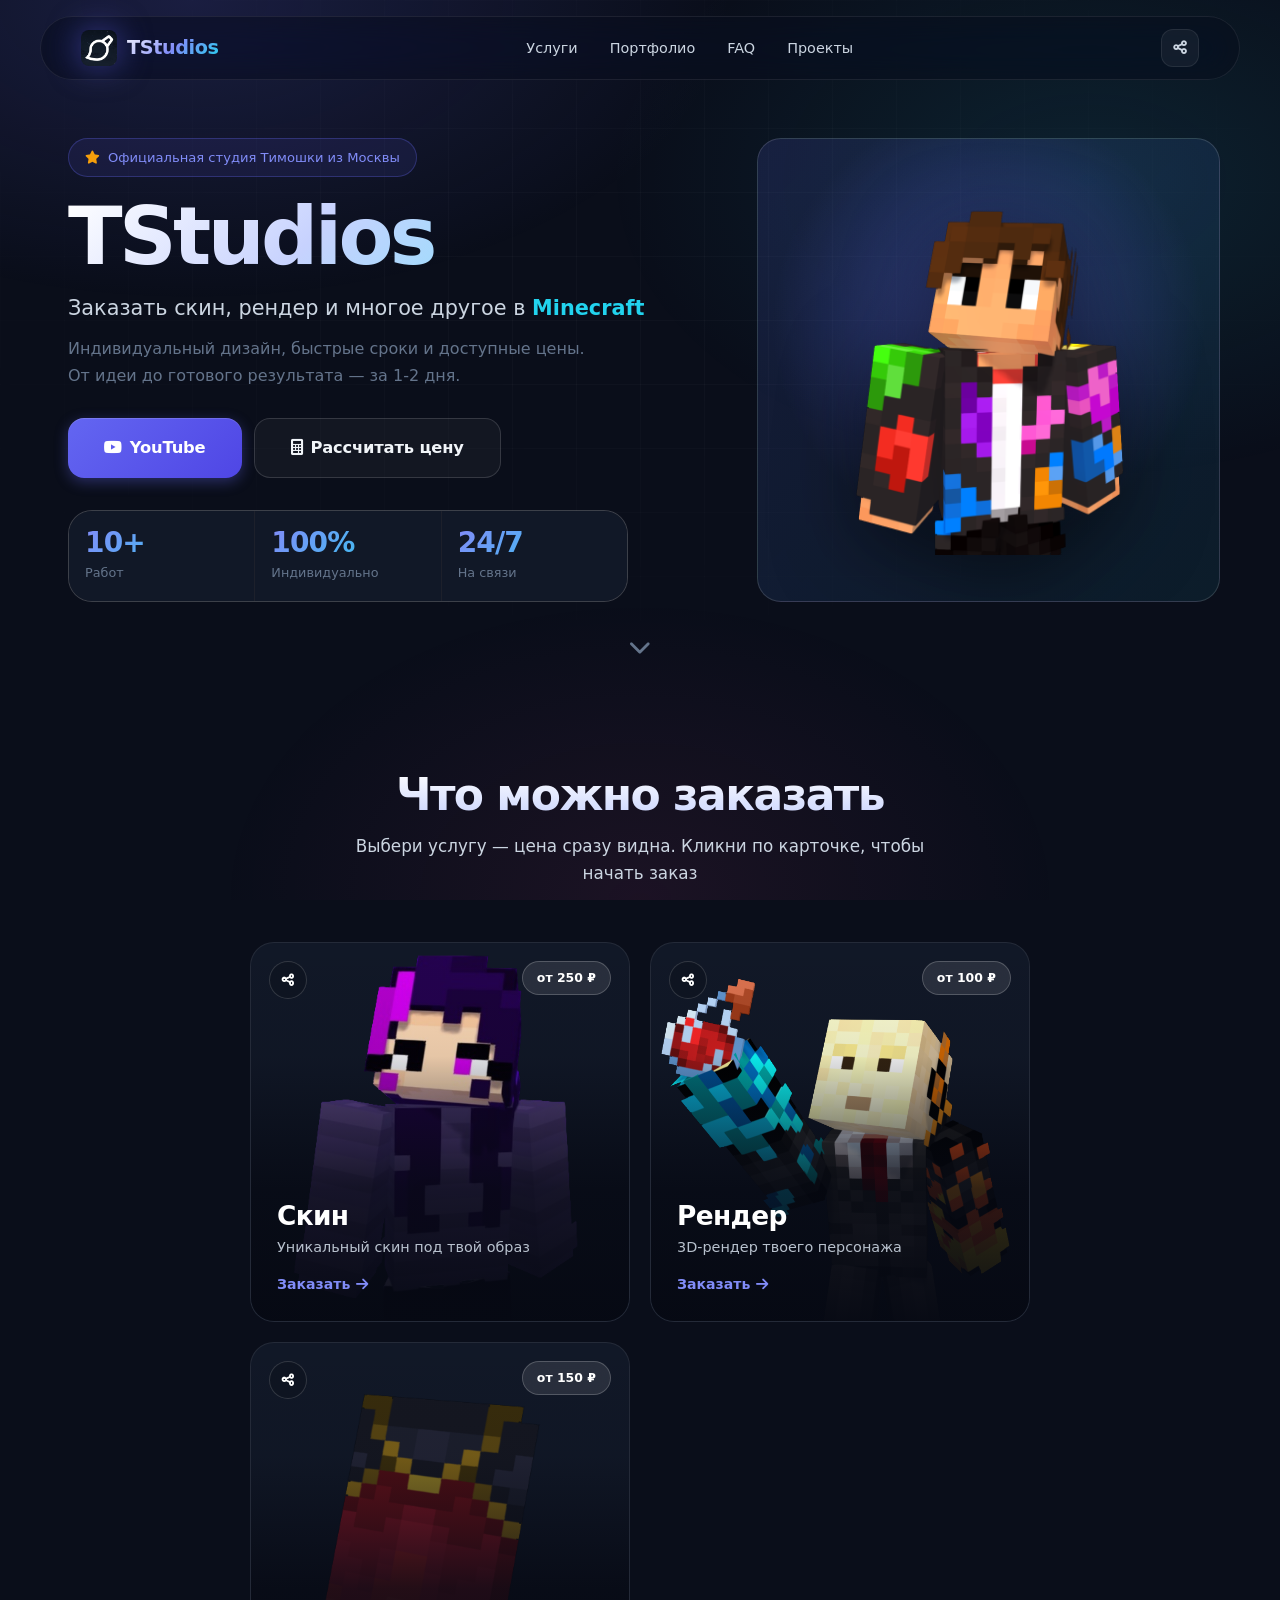
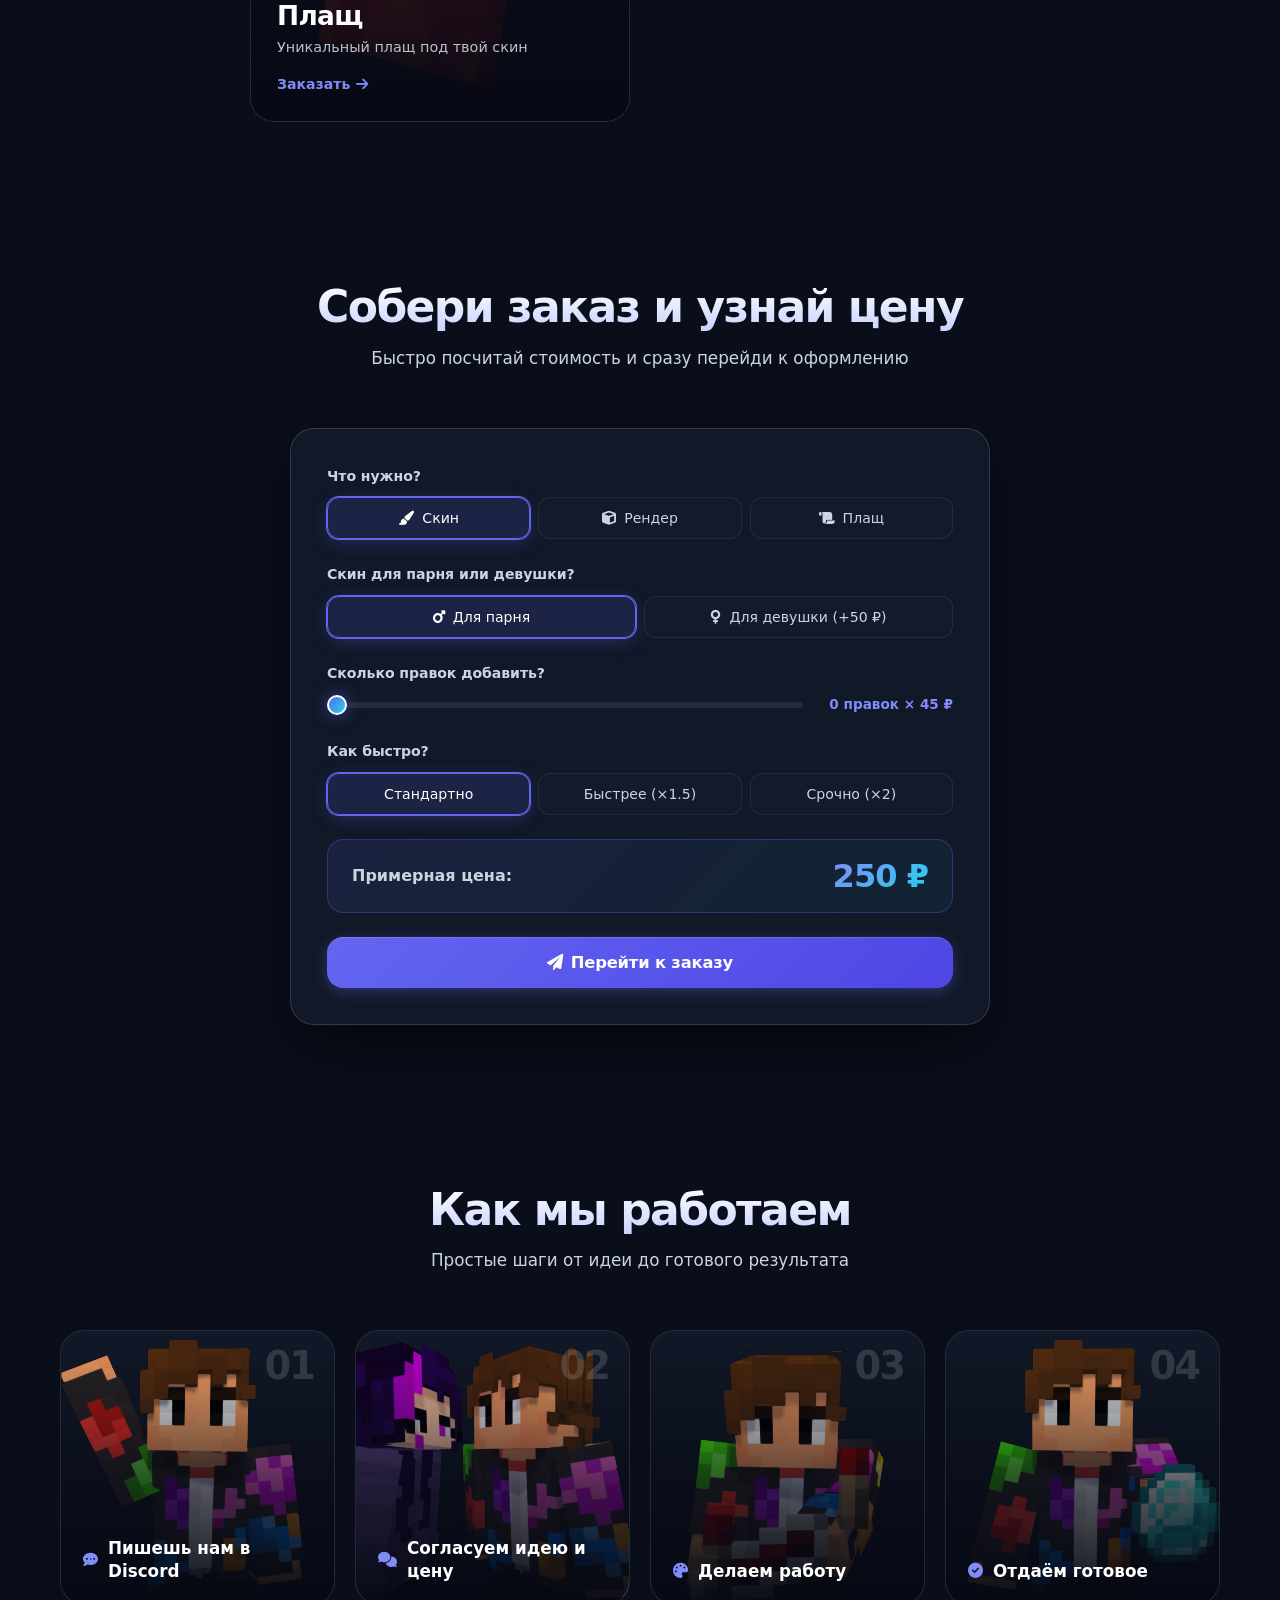
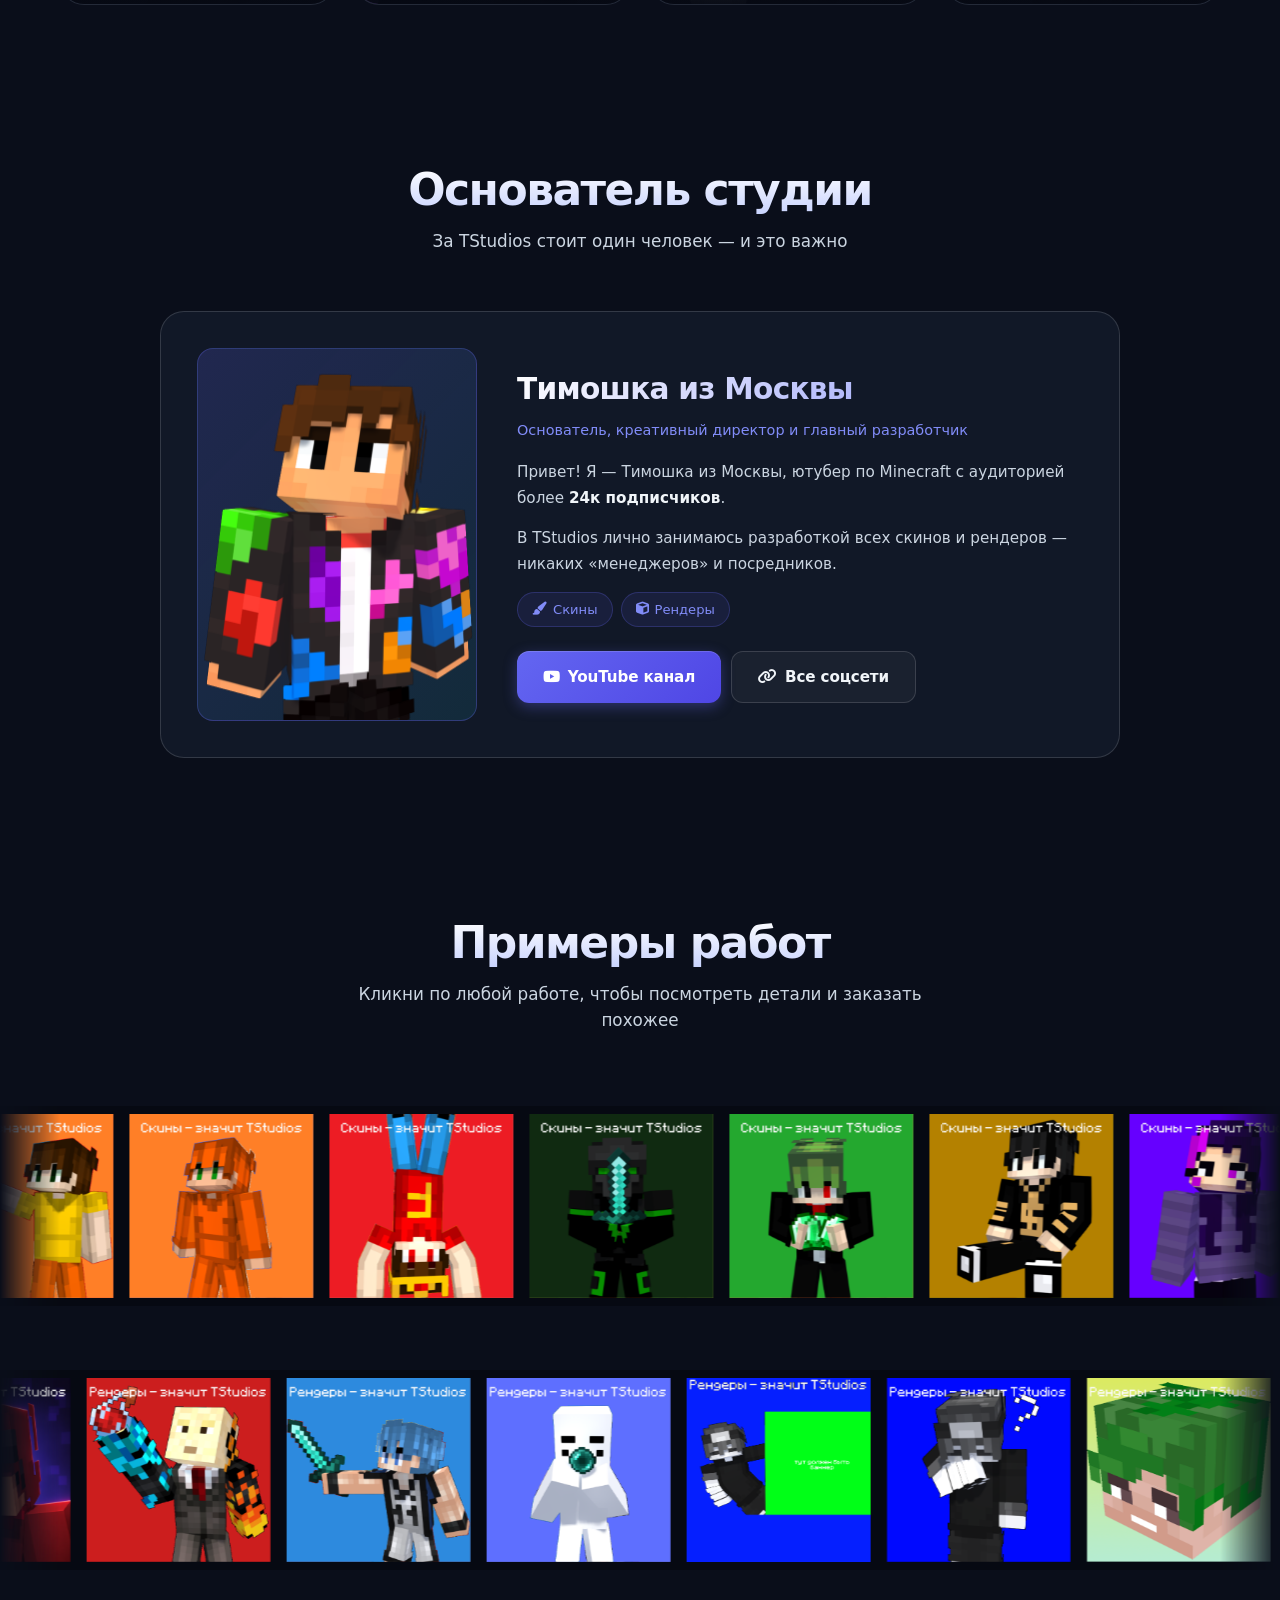
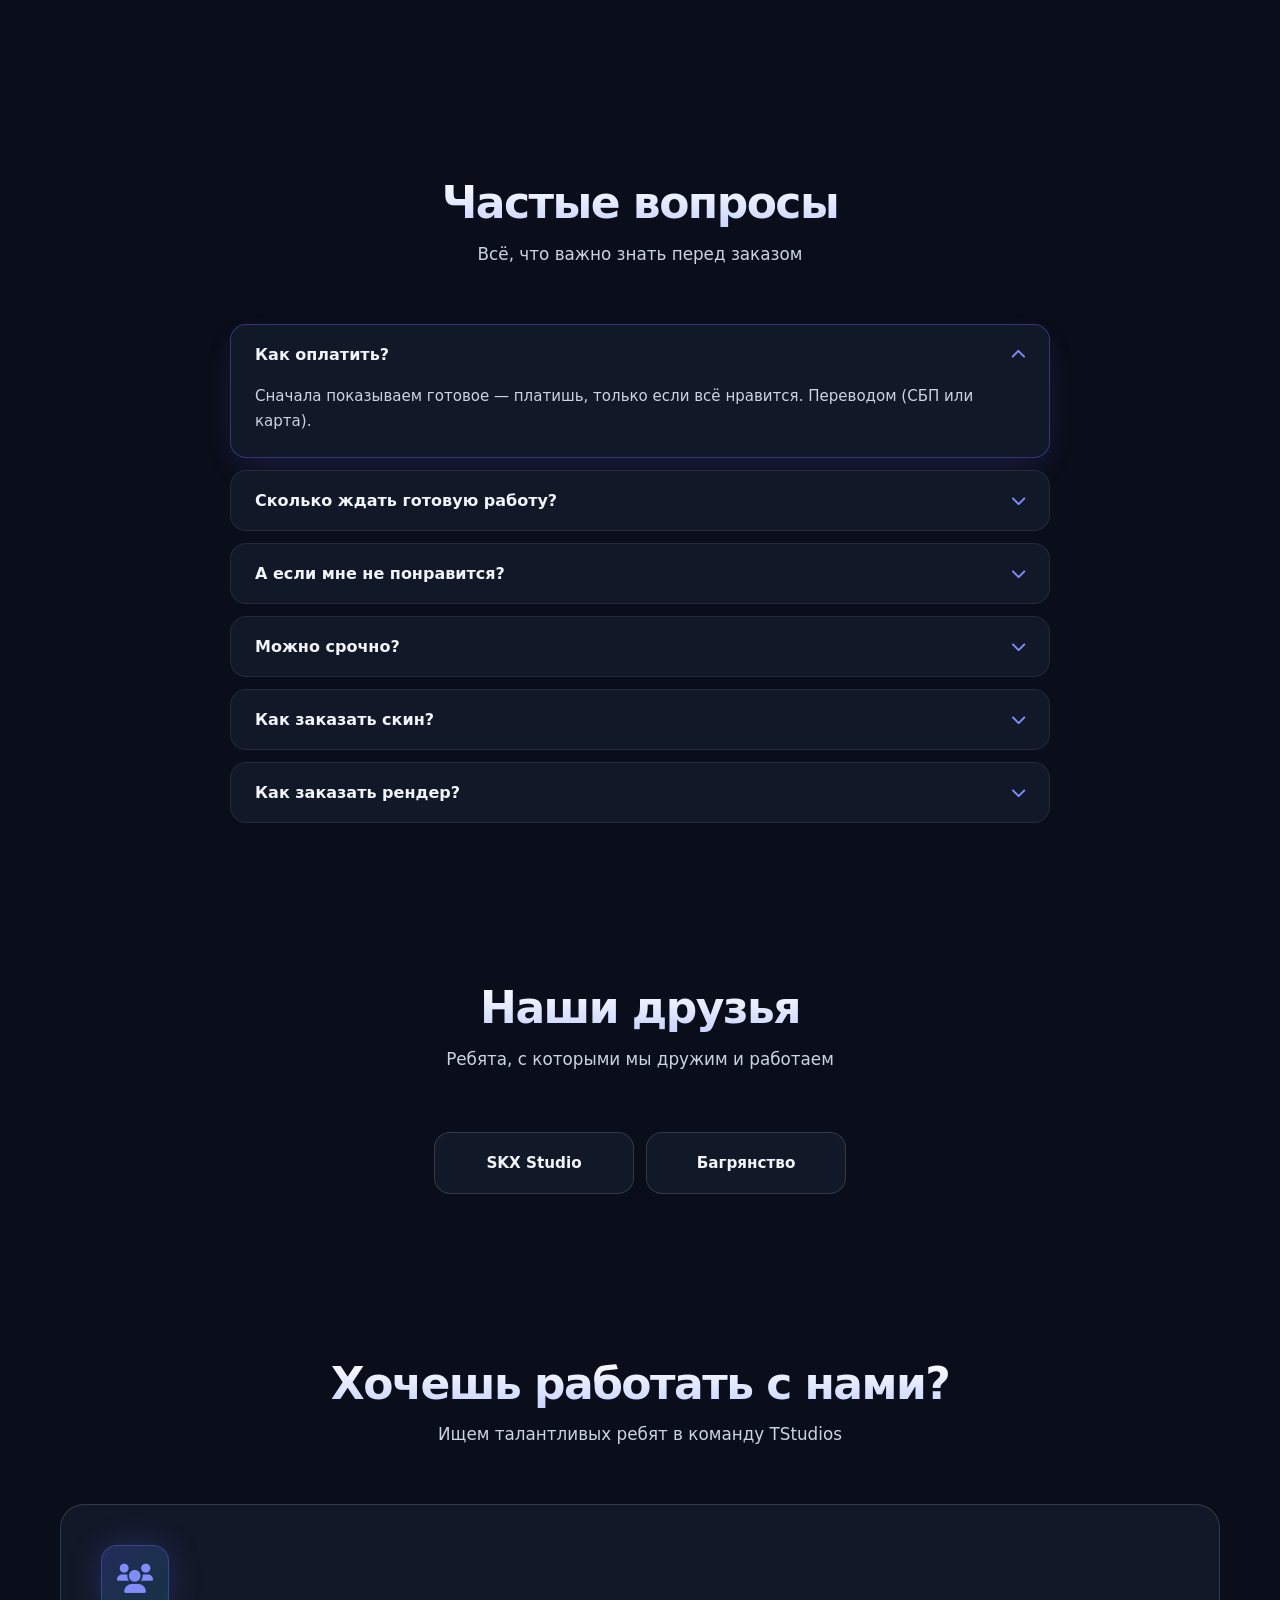
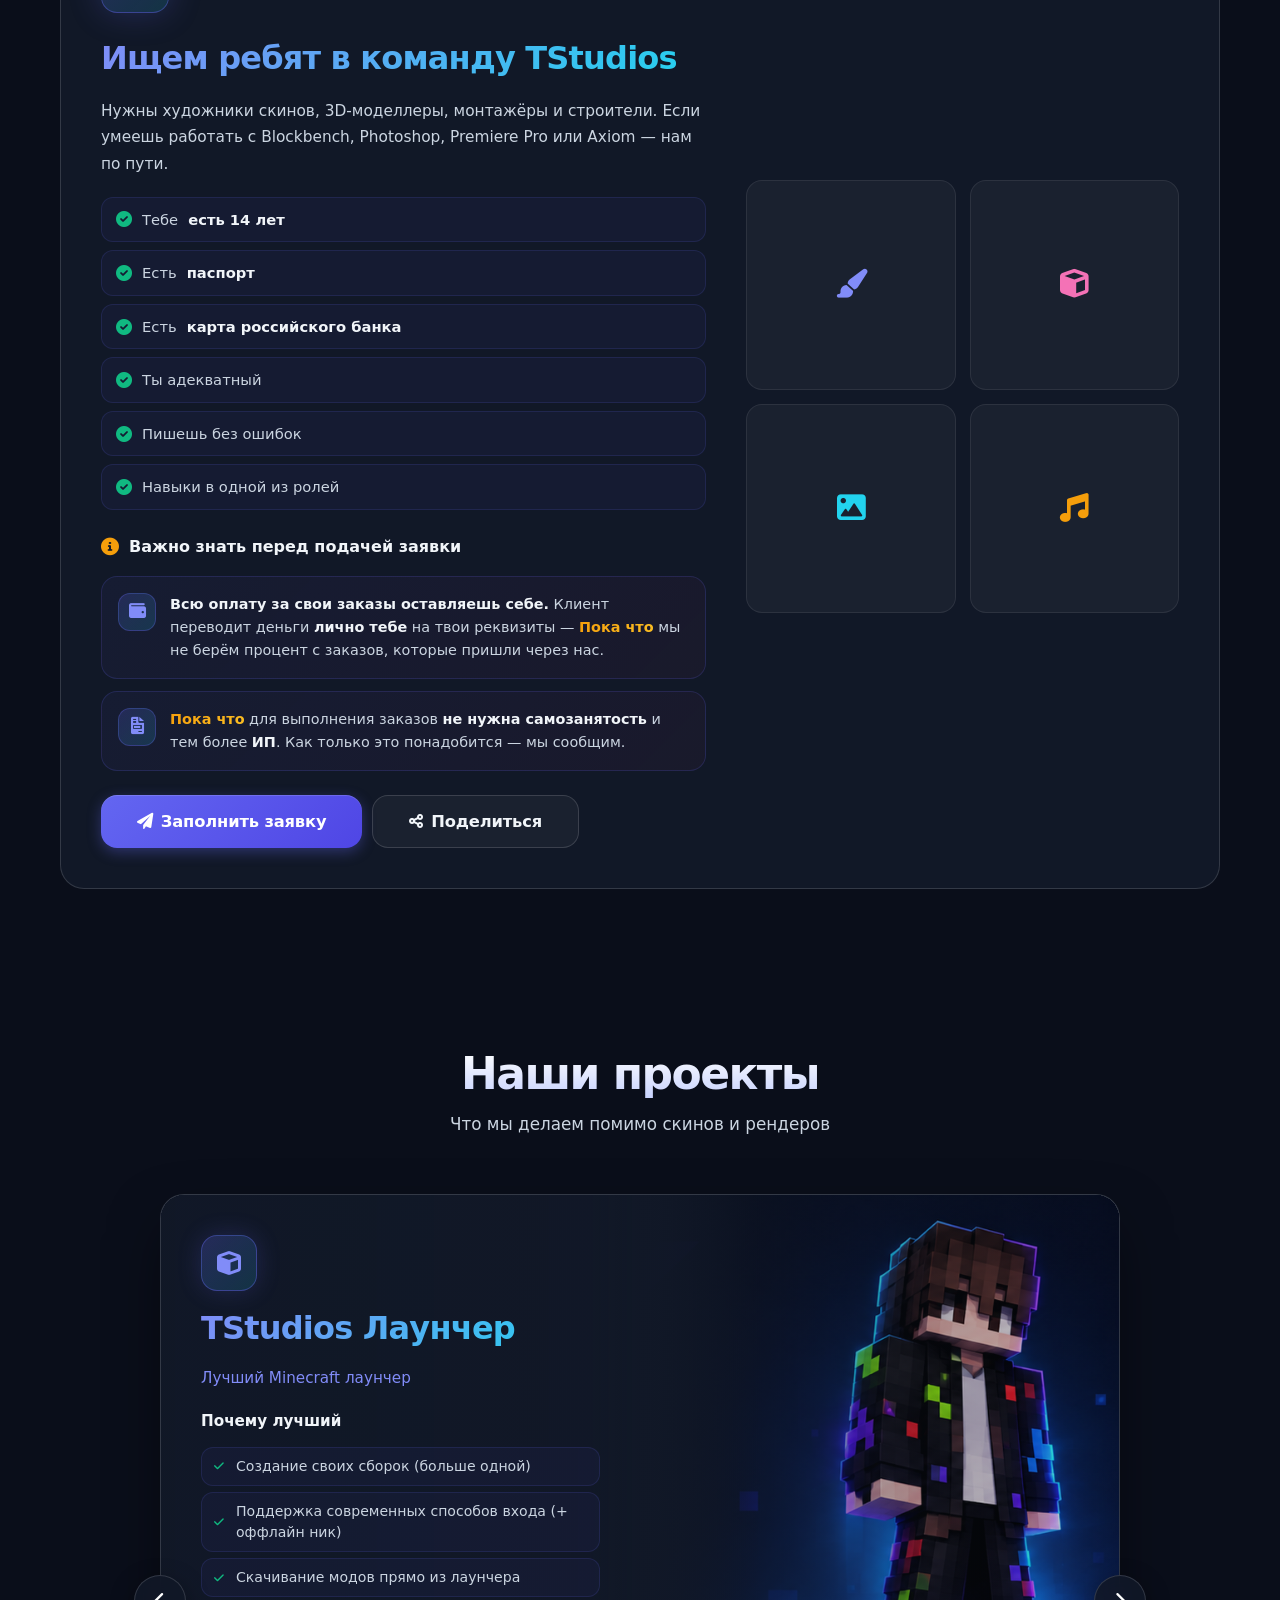
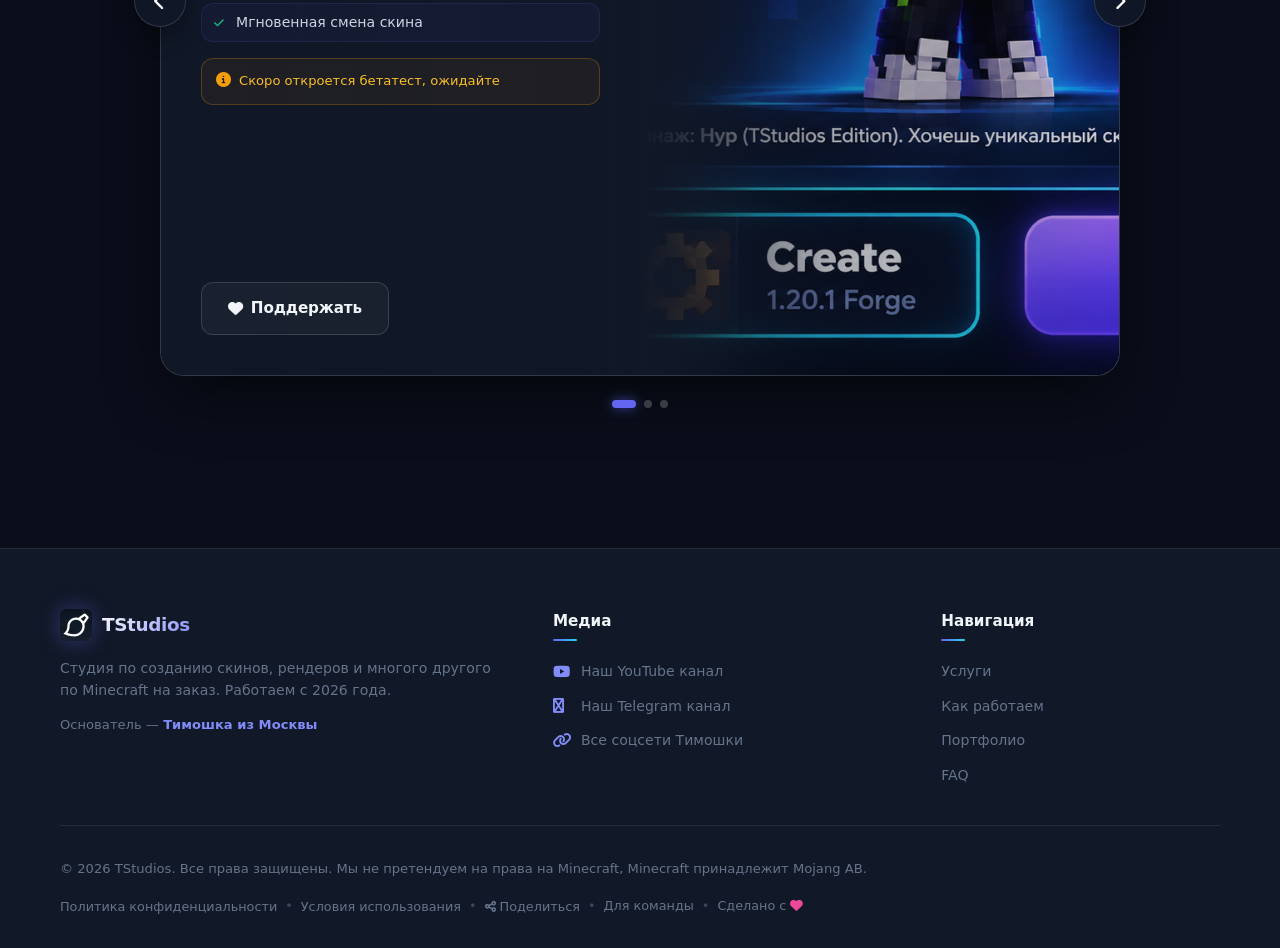
==== commit 78d3474d: "Add files via upload" ====
--- a/index.html
+++ b/index.html
@@ -65,7 +65,7 @@
         "areaServed": { "@type": "Country", "name": "Russia" },
         "offers": {
             "@type": "Offer",
-            "price": "150",
+            "price": "100",
             "priceCurrency": "RUB",
             "availability": "https://schema.org/InStock"
         }
@@ -564,7 +564,7 @@
                     <h4 class="footer-title">Медиа</h4>
                     <ul class="footer-socials">
                         <li><a href="https://www.youtube.com/@TStudiosXXL" target="_blank" rel="noopener"><i class="fab fa-youtube"></i> Наш YouTube канал</a></li>
-                        <li><a><i class="fab fa-telegram"></i> Наш Telegram канал (скоро)</a></li>
+                        <li><a href="https://t.me/TStudiosXXL" target="_blank" rel="noopener"><i class="fas fa-telegram"></i> Наш Telegram канал</a></li>
                         <li><a href="https://taplink.cc/timoshamoscow" target="_blank" rel="noopener"><i class="fas fa-link"></i> Все соцсети Тимошки</a></li>
                     </ul>
                 </div>
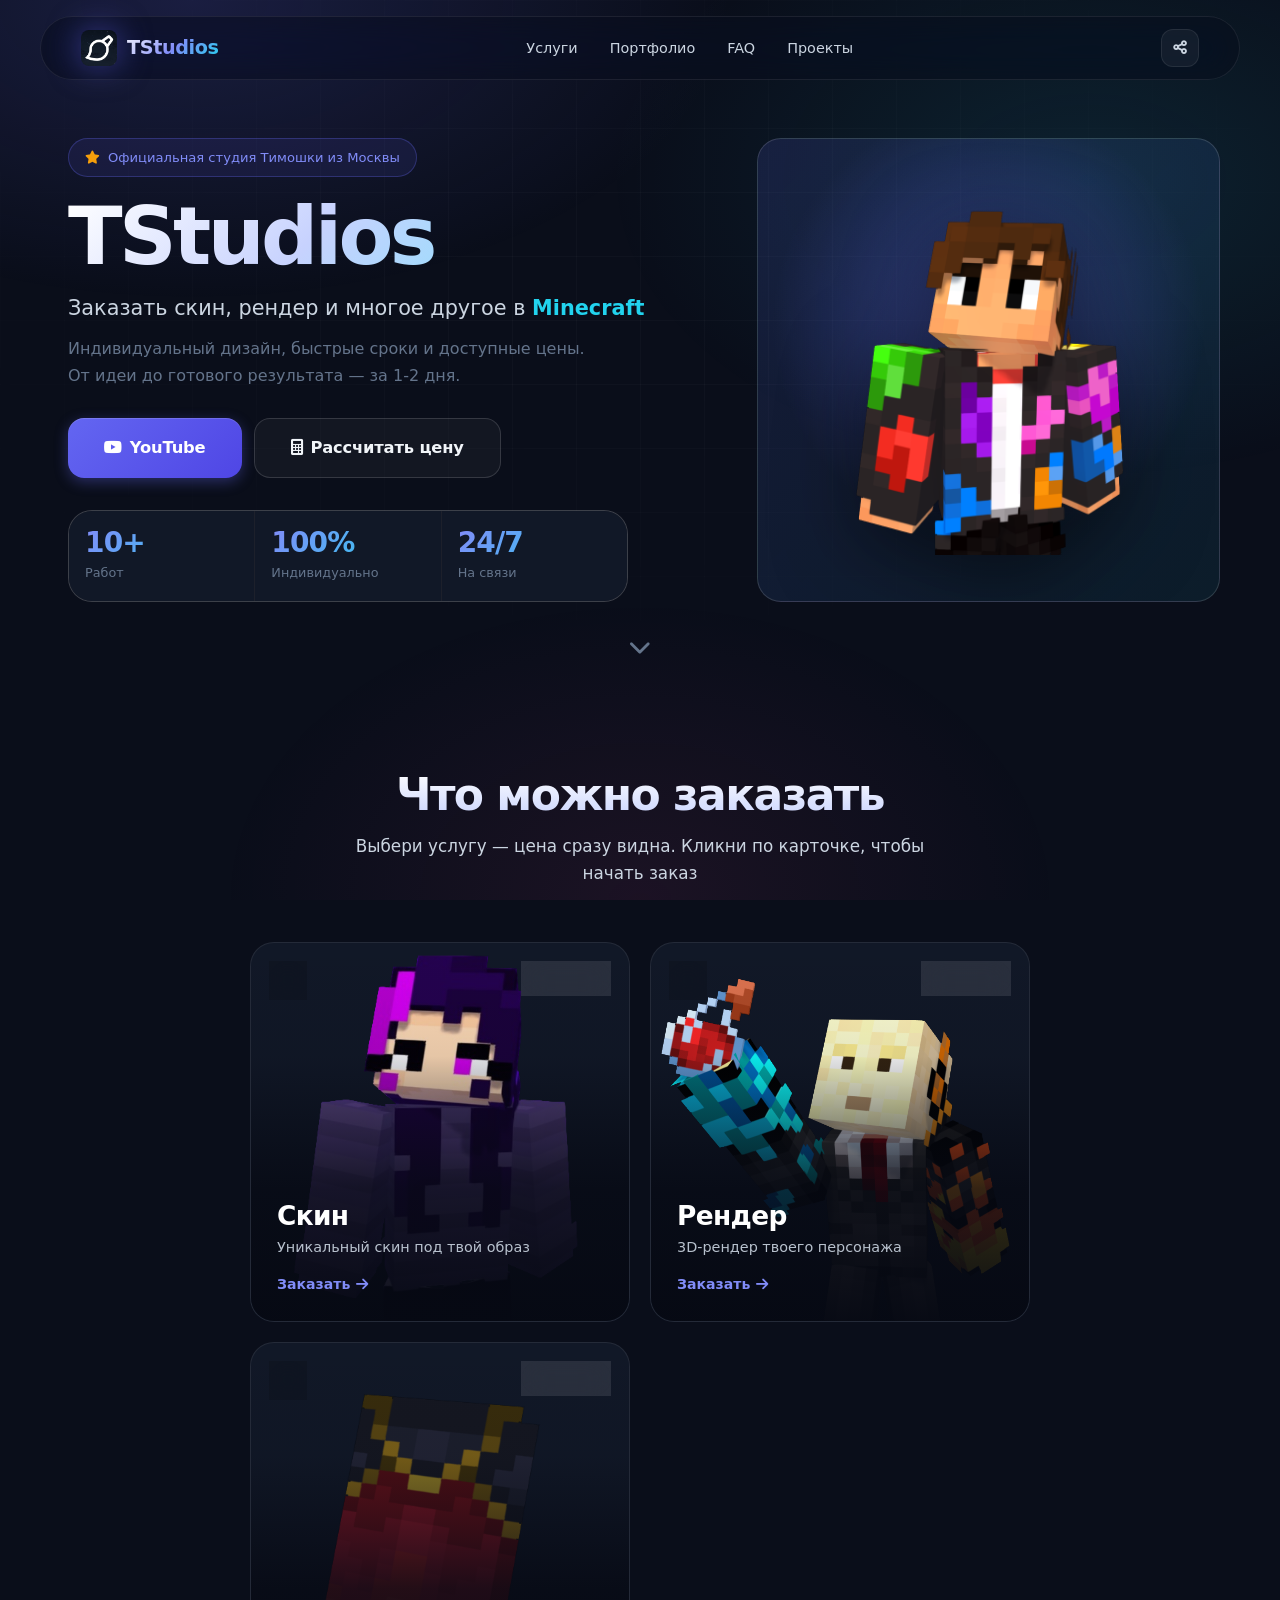
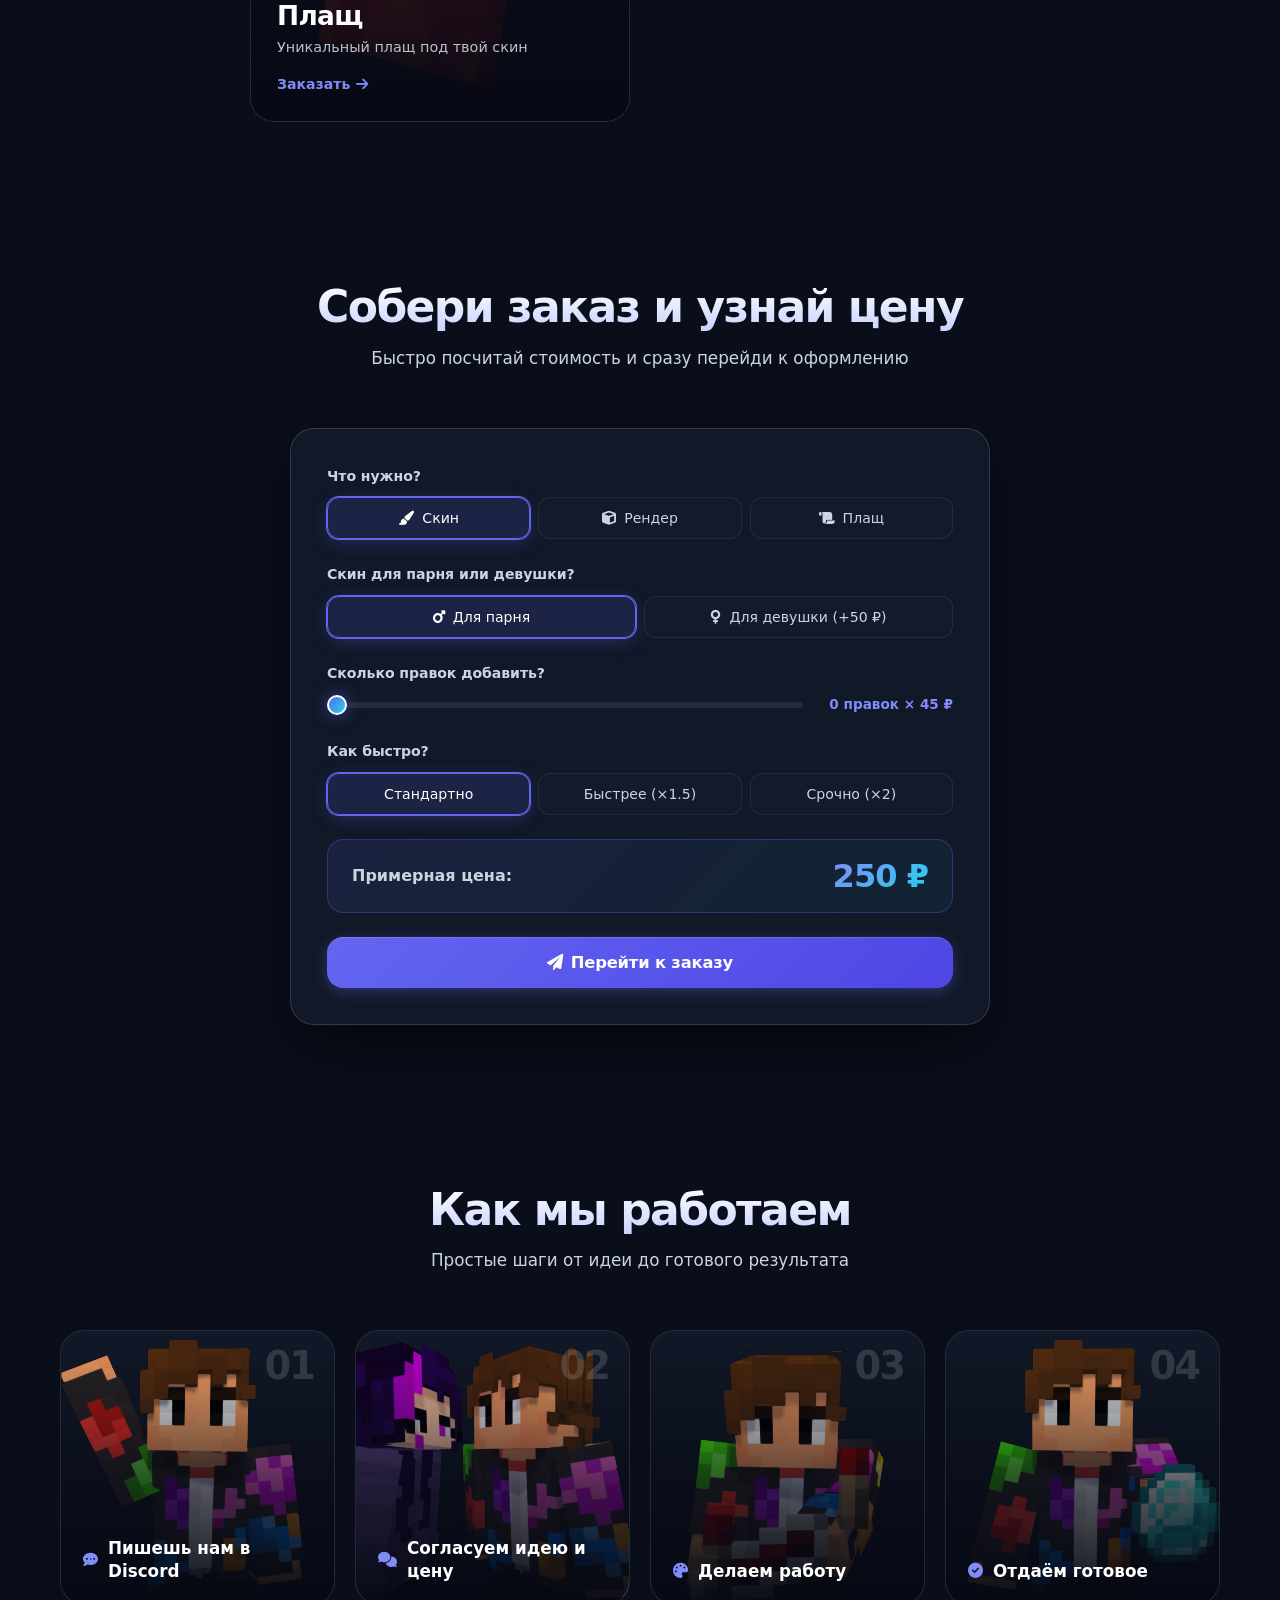
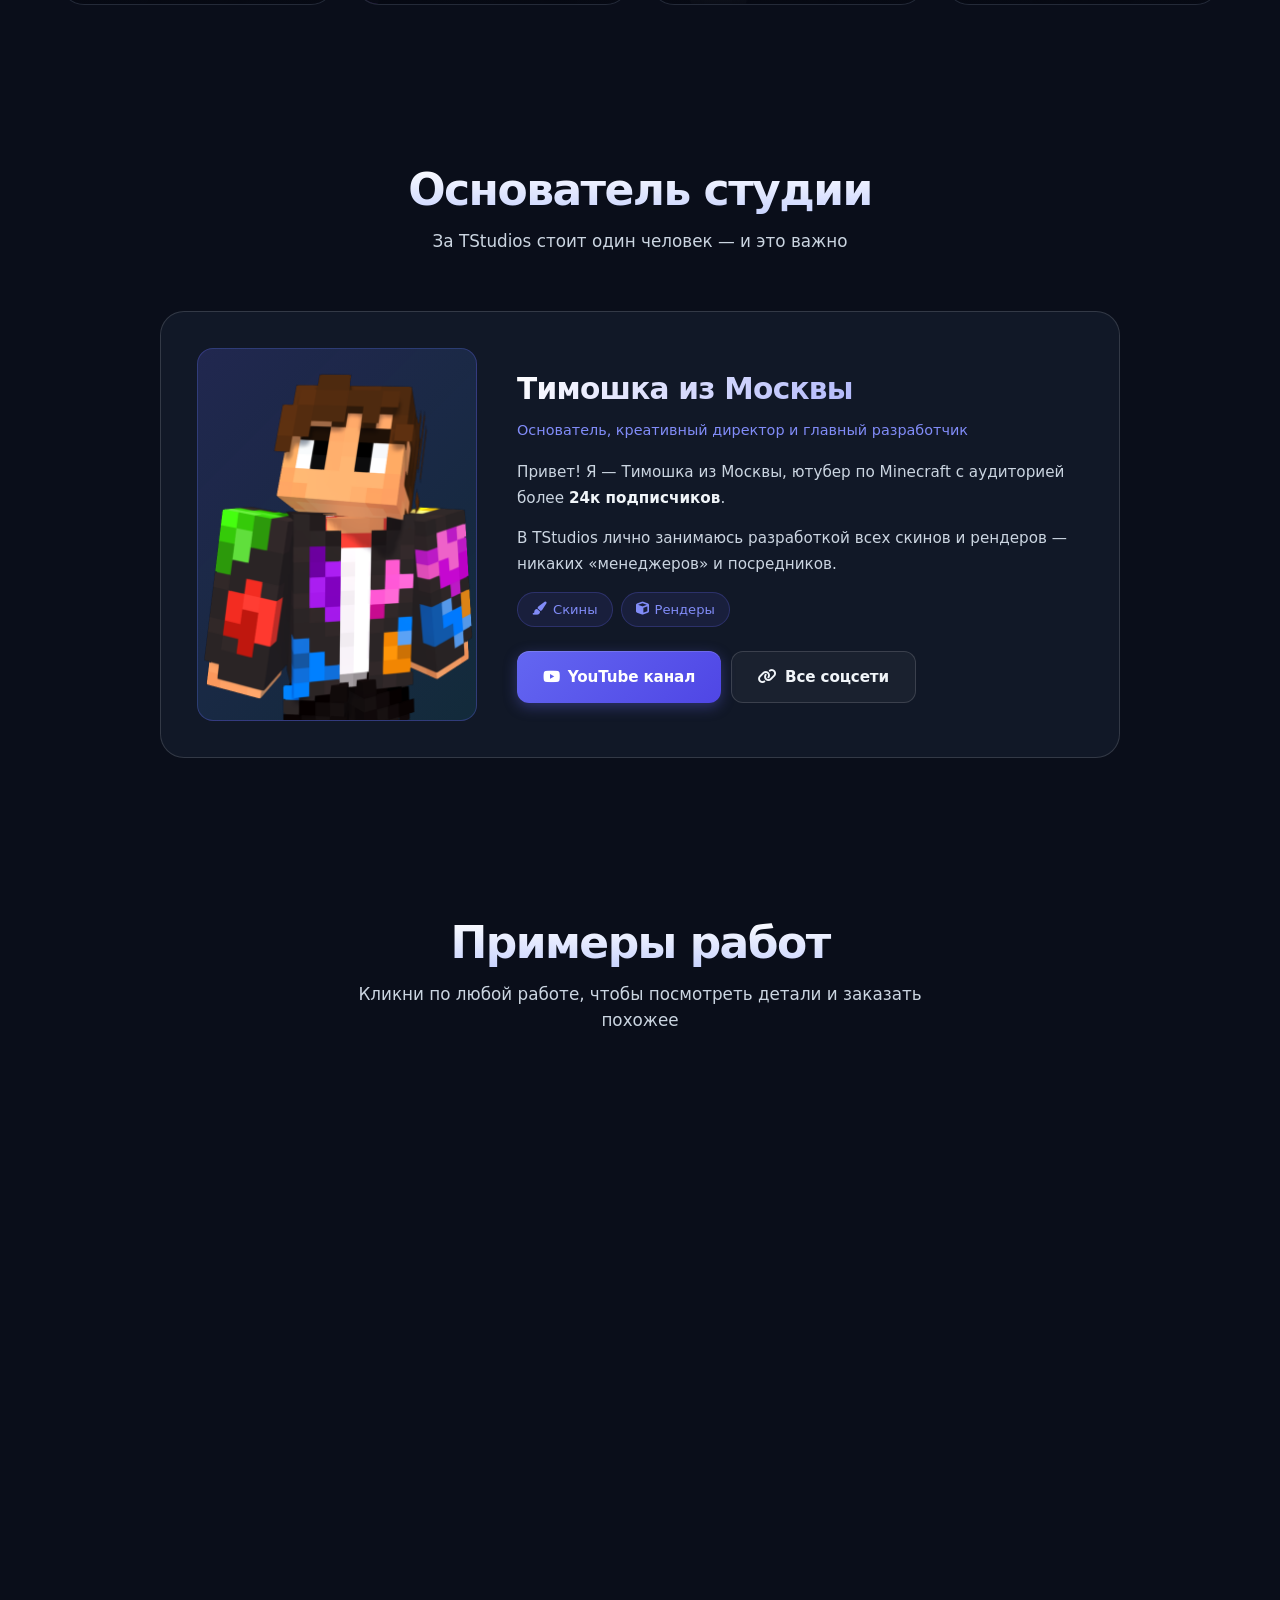
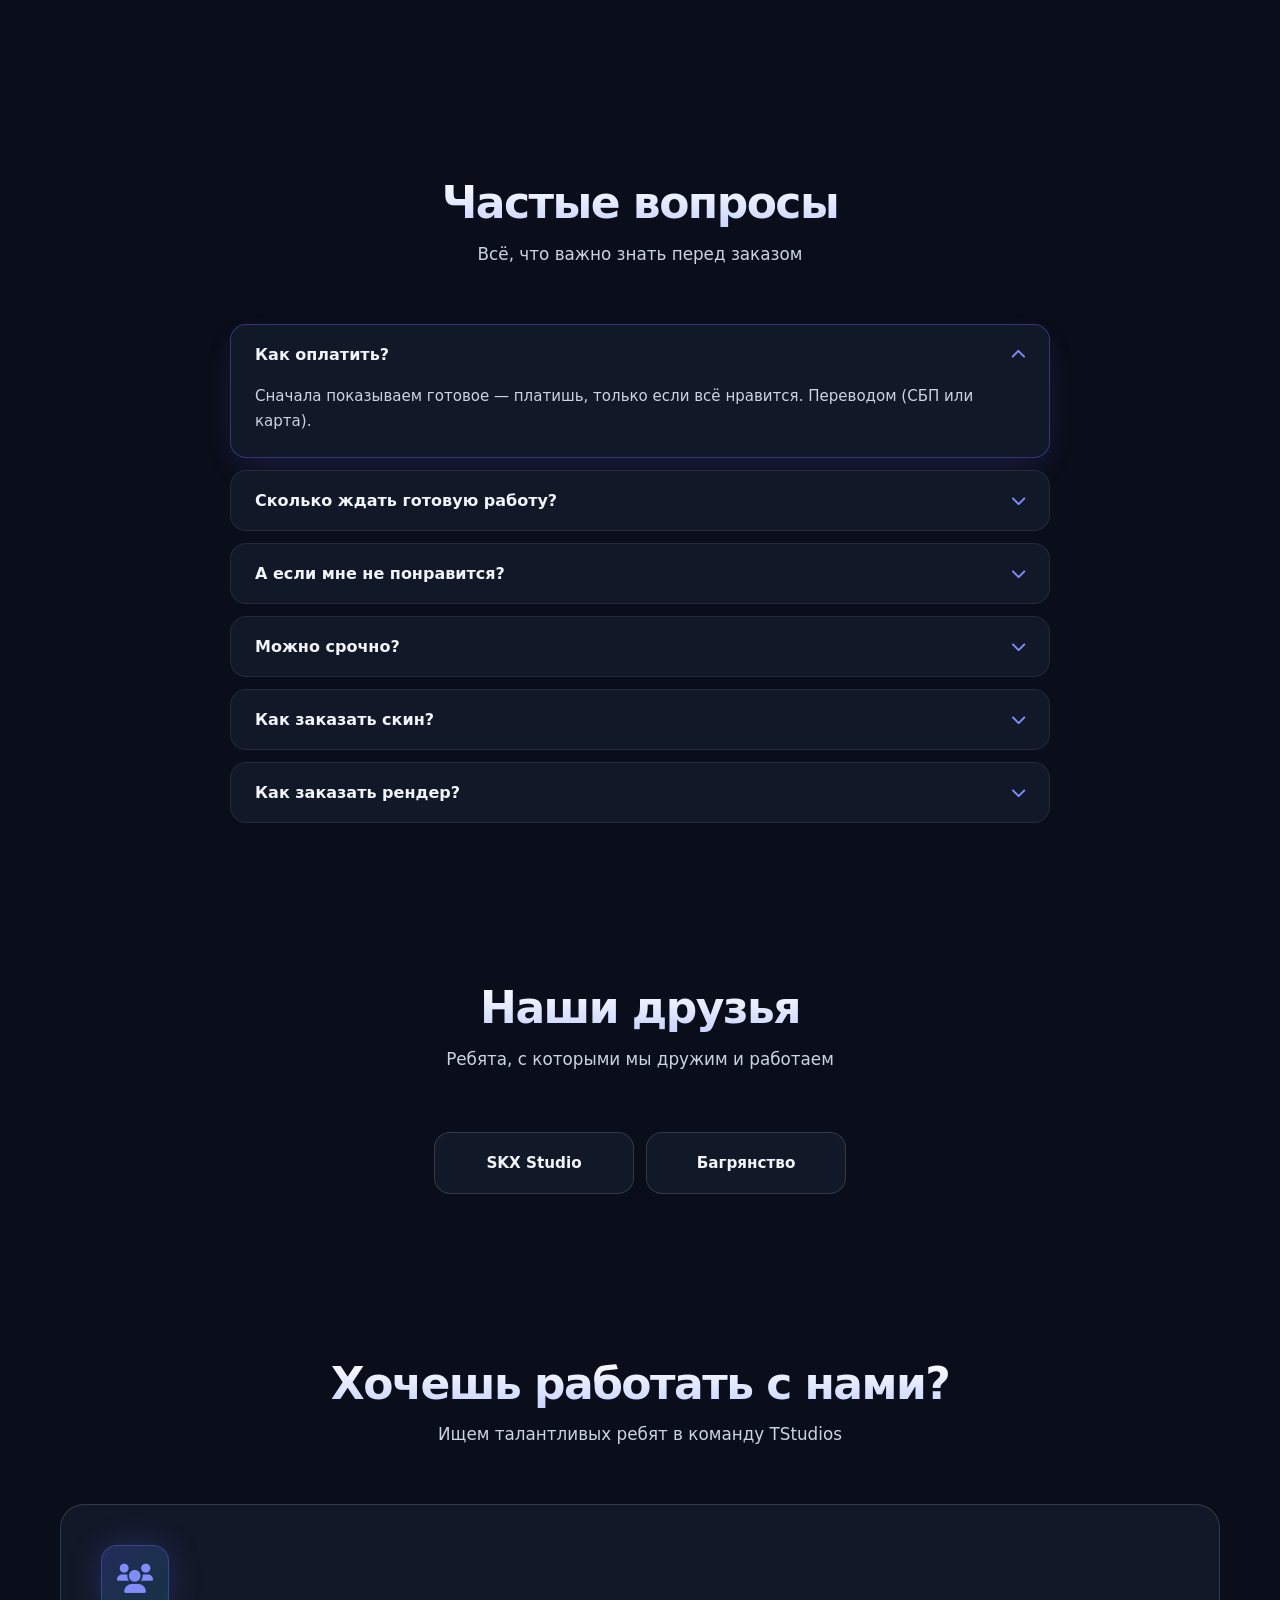
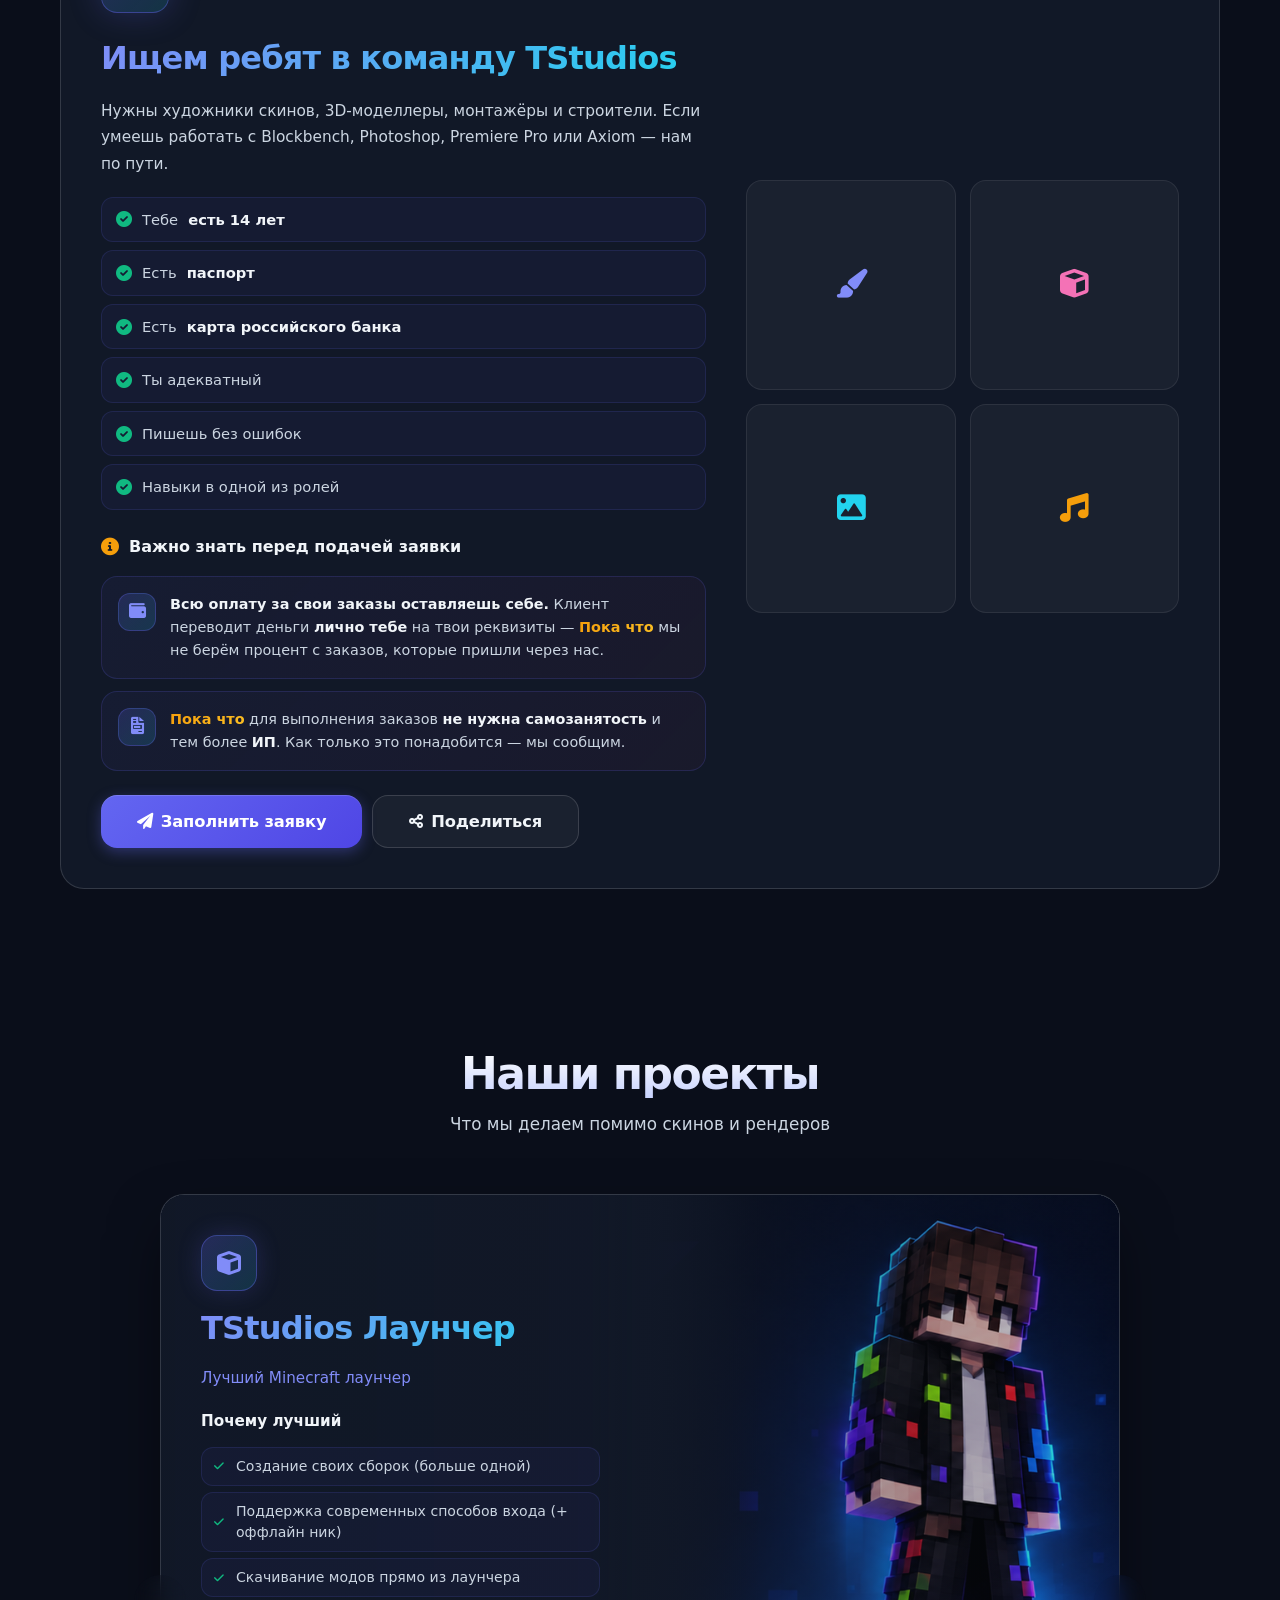
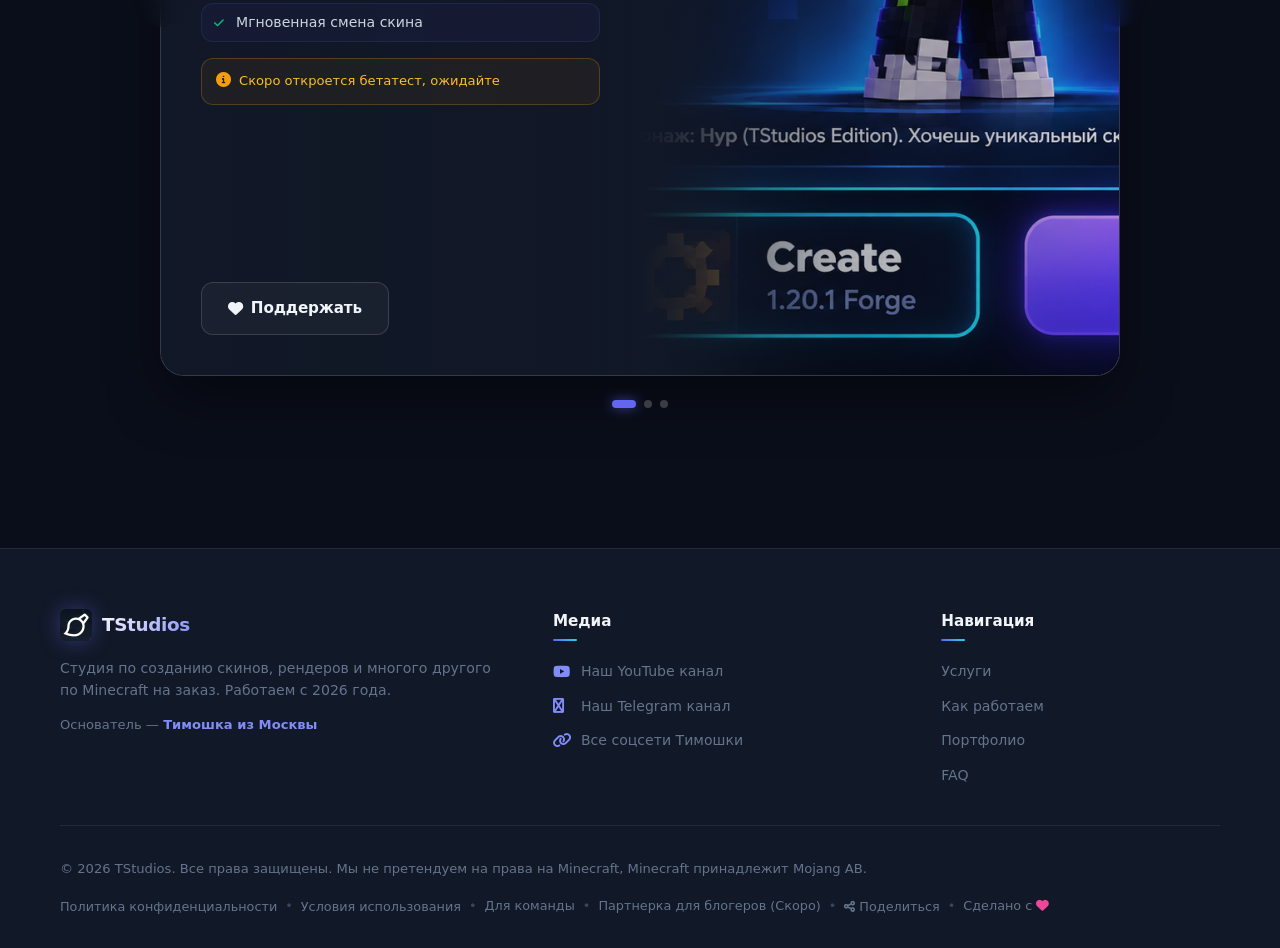
==== commit 2f556e29: "Add files via upload" ====
--- a/index.html
+++ b/index.html
@@ -587,9 +587,11 @@
                     <span class="footer-sep">•</span>
                     <button type="button" class="footer-link" id="openTermsModal">Условия использования</button>
                     <span class="footer-sep">•</span>
+                    <span class="footer-link"><a href="team.html">Для команды</a></span>
+                    <span class="footer-sep">•</span>
+                    <span class="footer-credit">Партнерка для блогеров (Скоро)</span>
+                    <span class="footer-sep">•</span>
                     <button type="button" class="footer-link" id="shareFooterBtn"><i class="fas fa-share-alt"></i> Поделиться</button>
-                    <span class="footer-sep">•</span>
-                    <span class="footer-link"><a href="team.html">Для команды</a></span>
                     <span class="footer-sep">•</span>
                     <span class="footer-credit">Сделано с <i class="fas fa-heart" style="color: #ec4899;"></i></span>
                 </div>
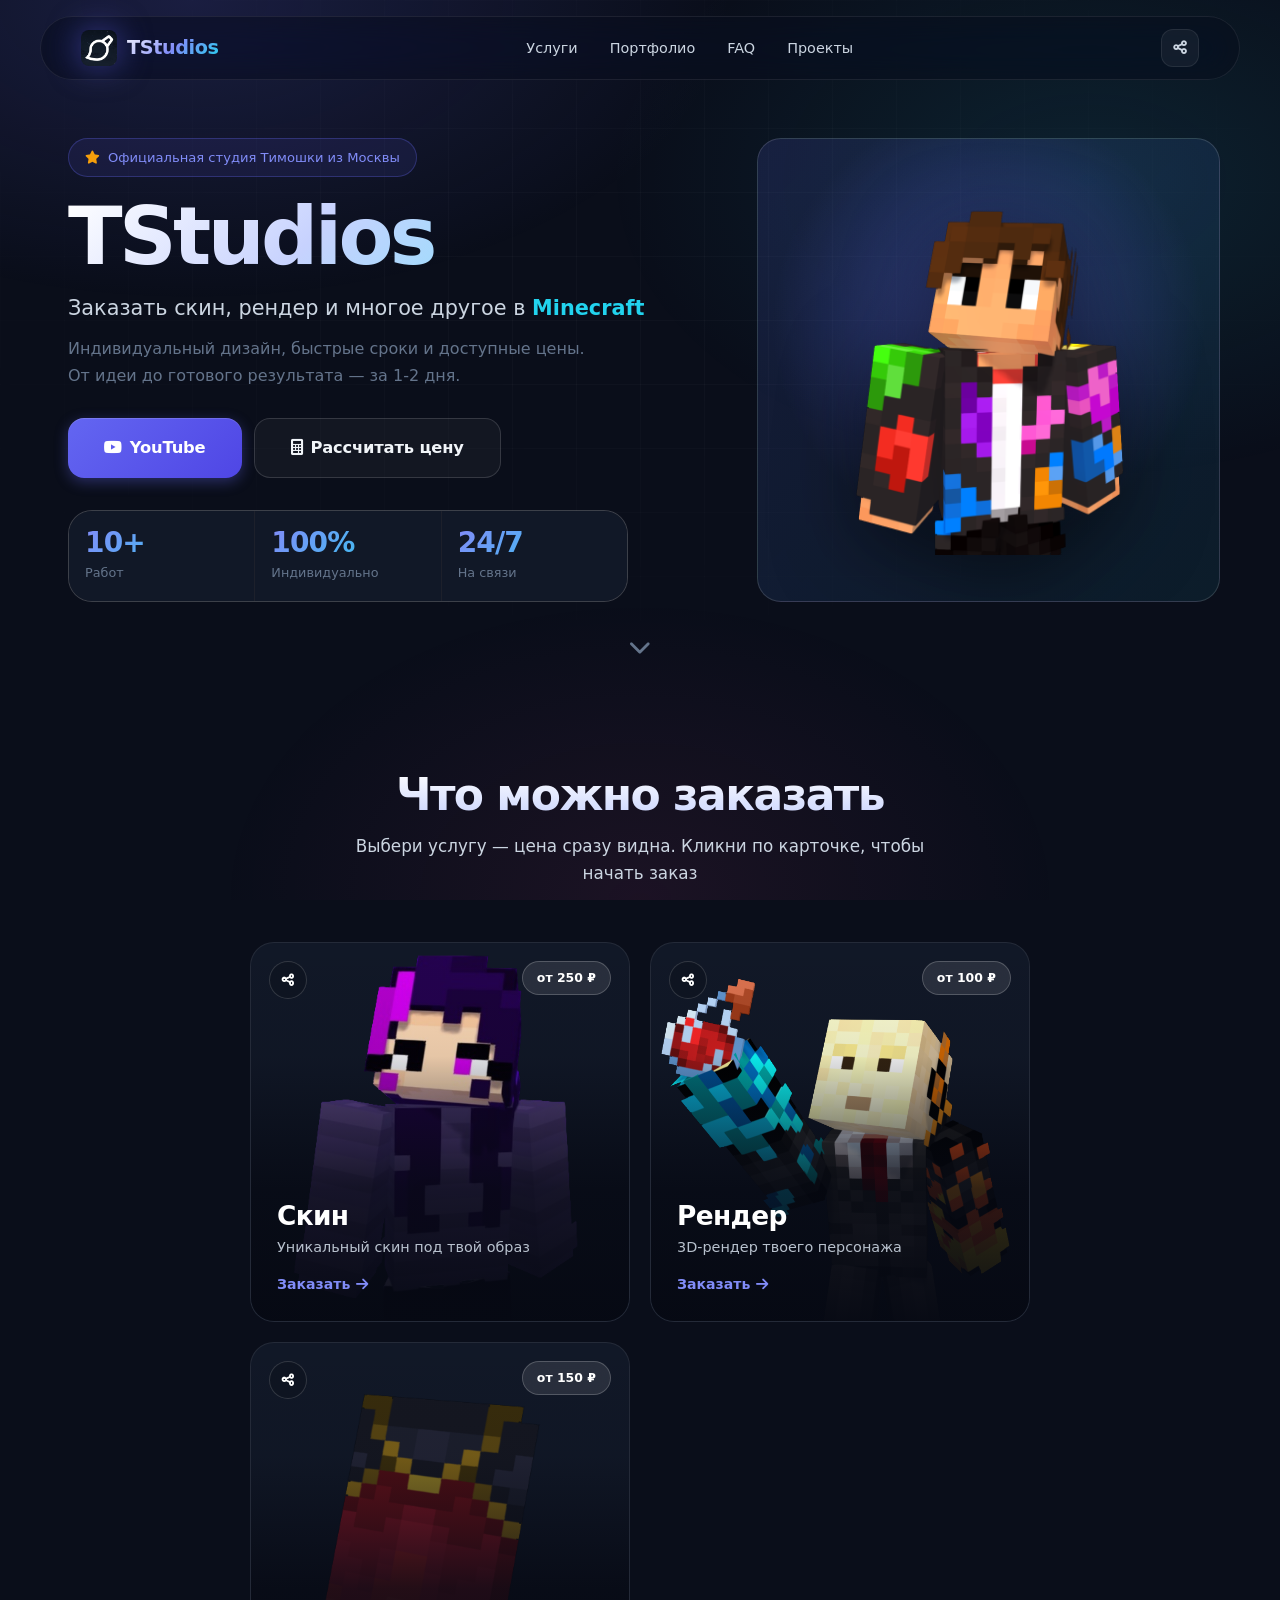
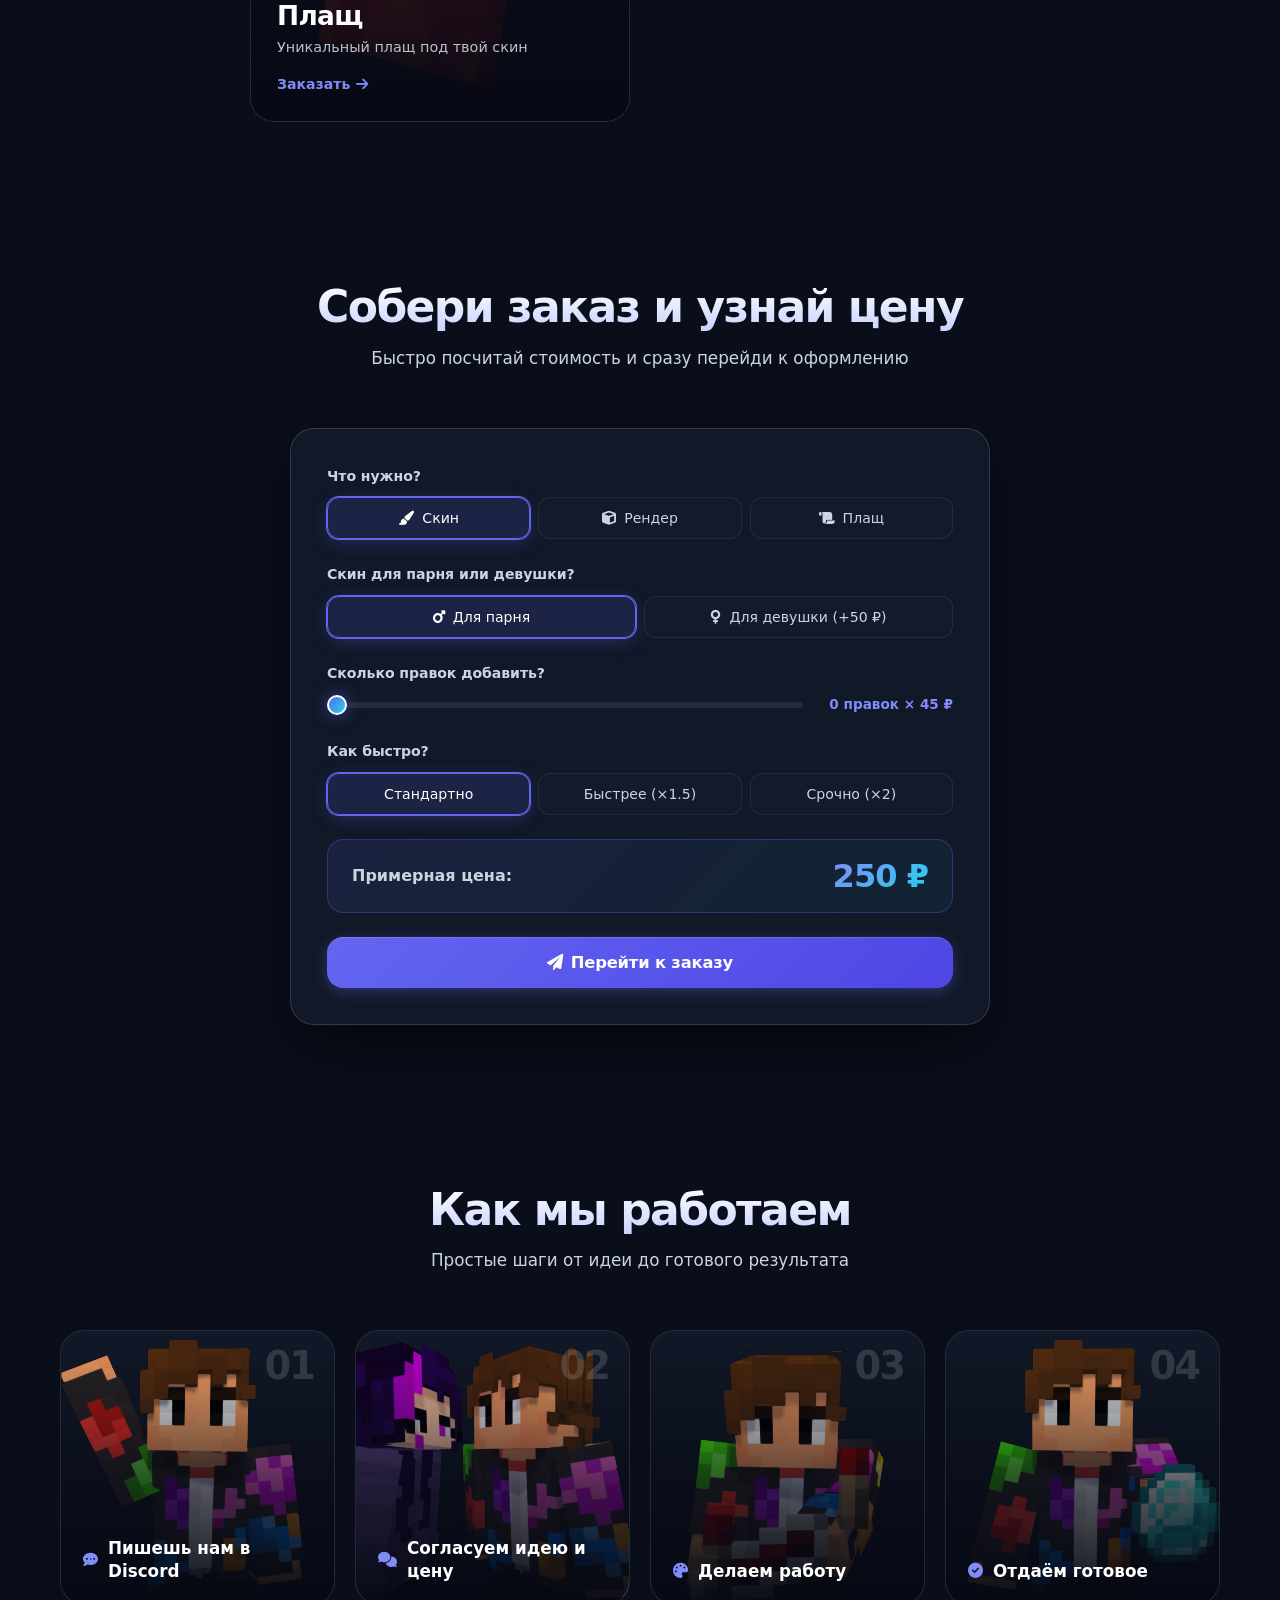
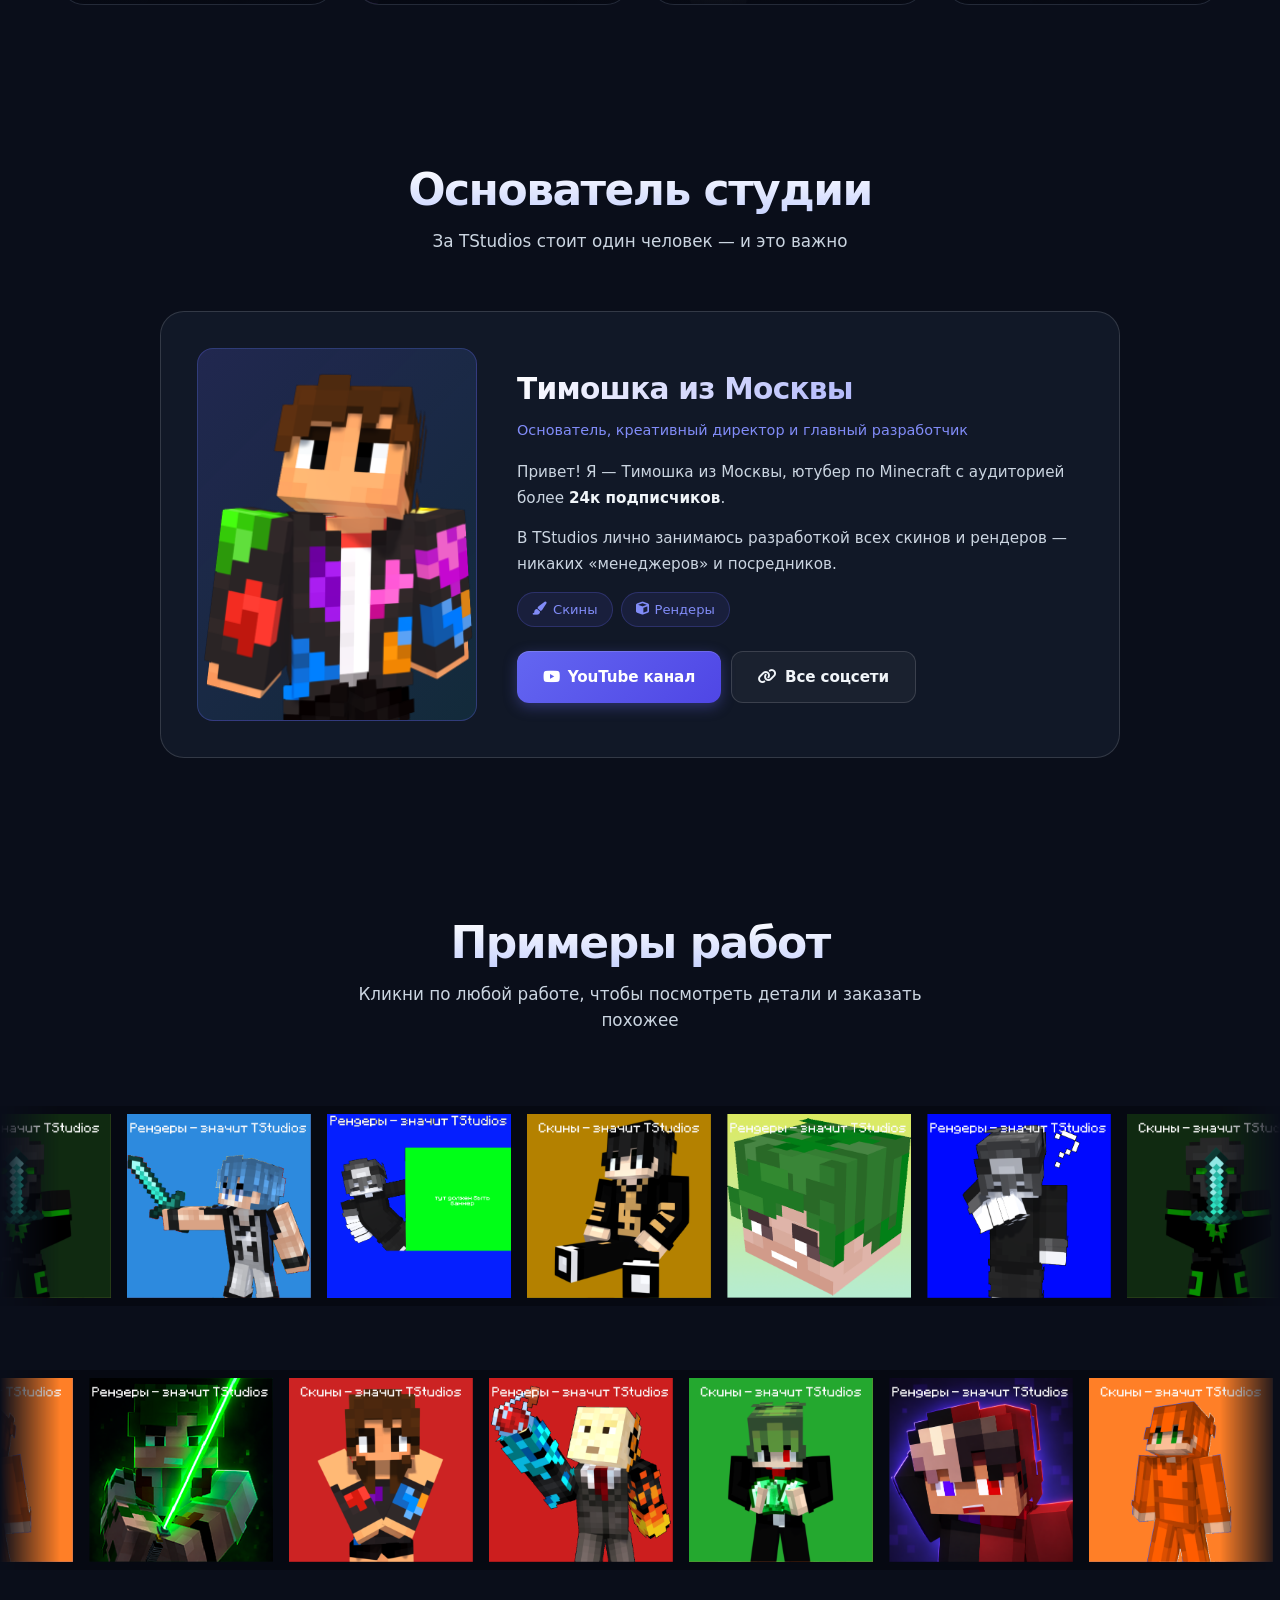
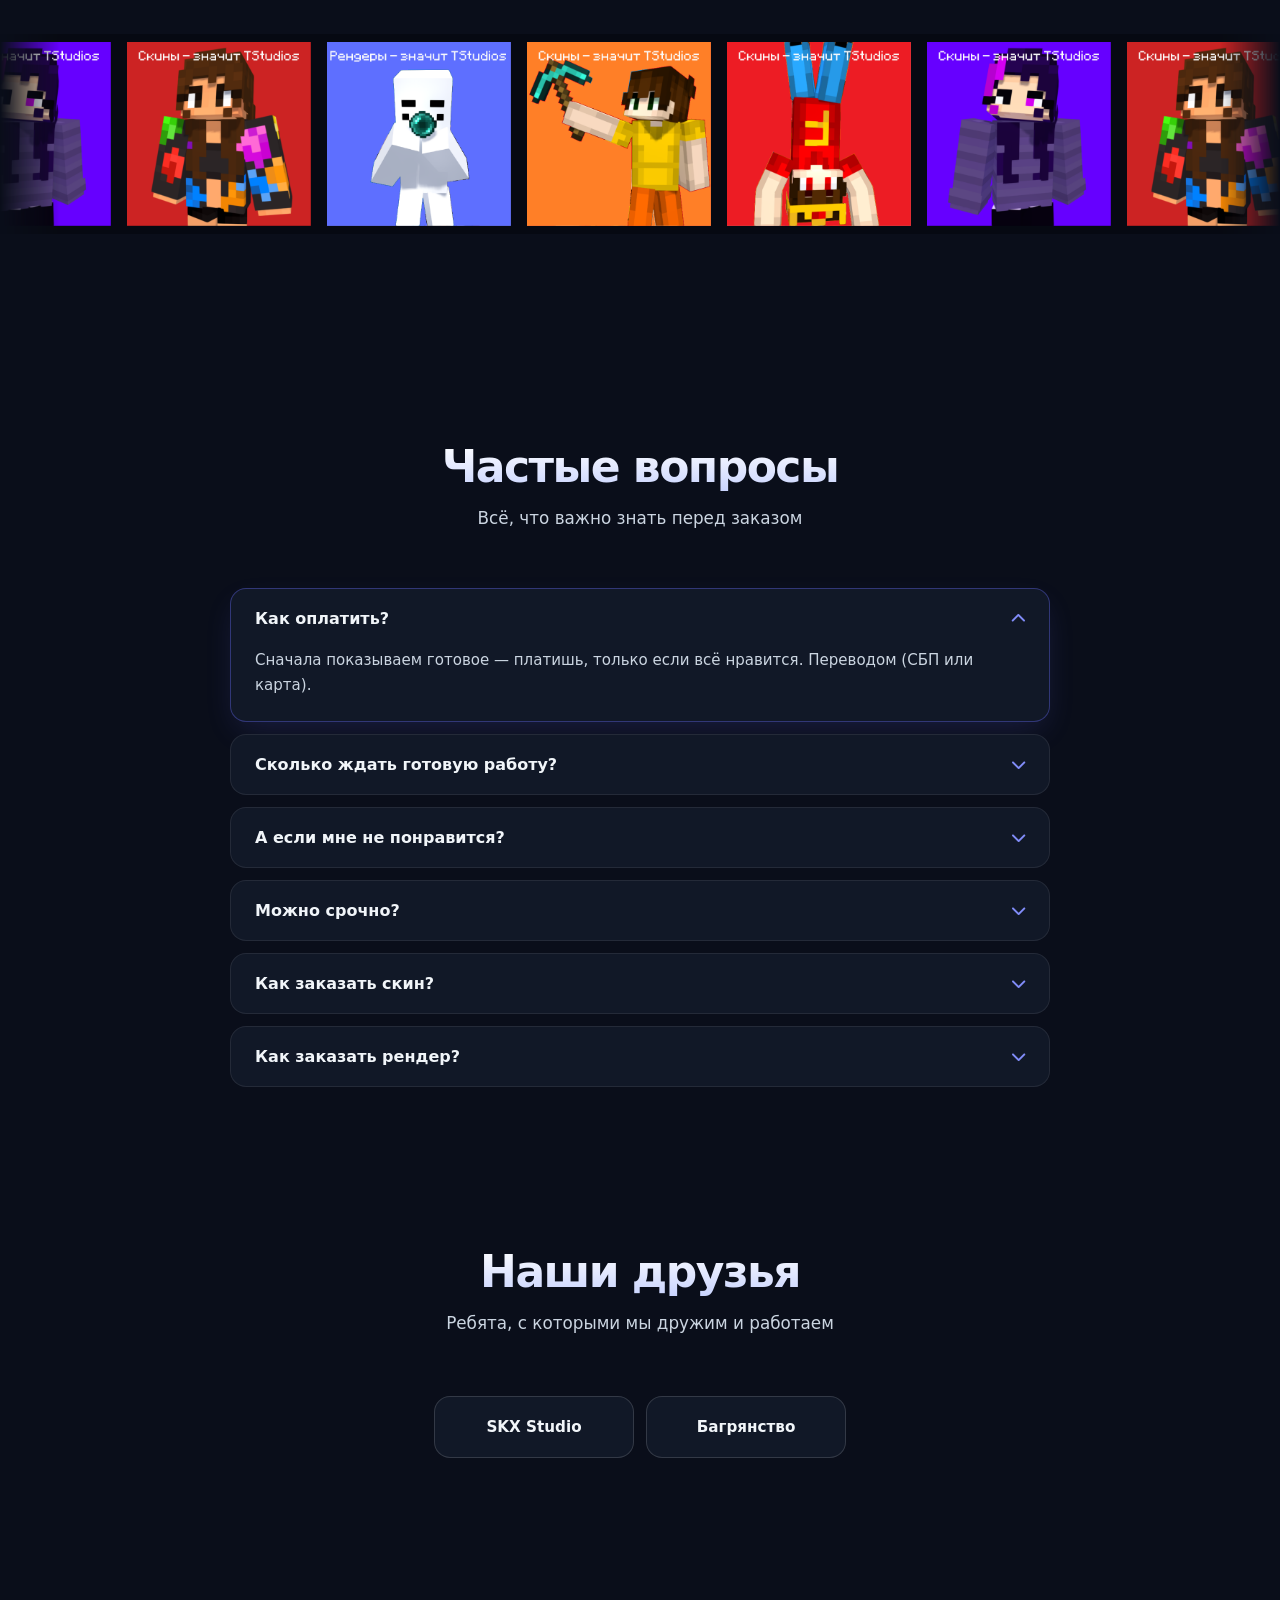
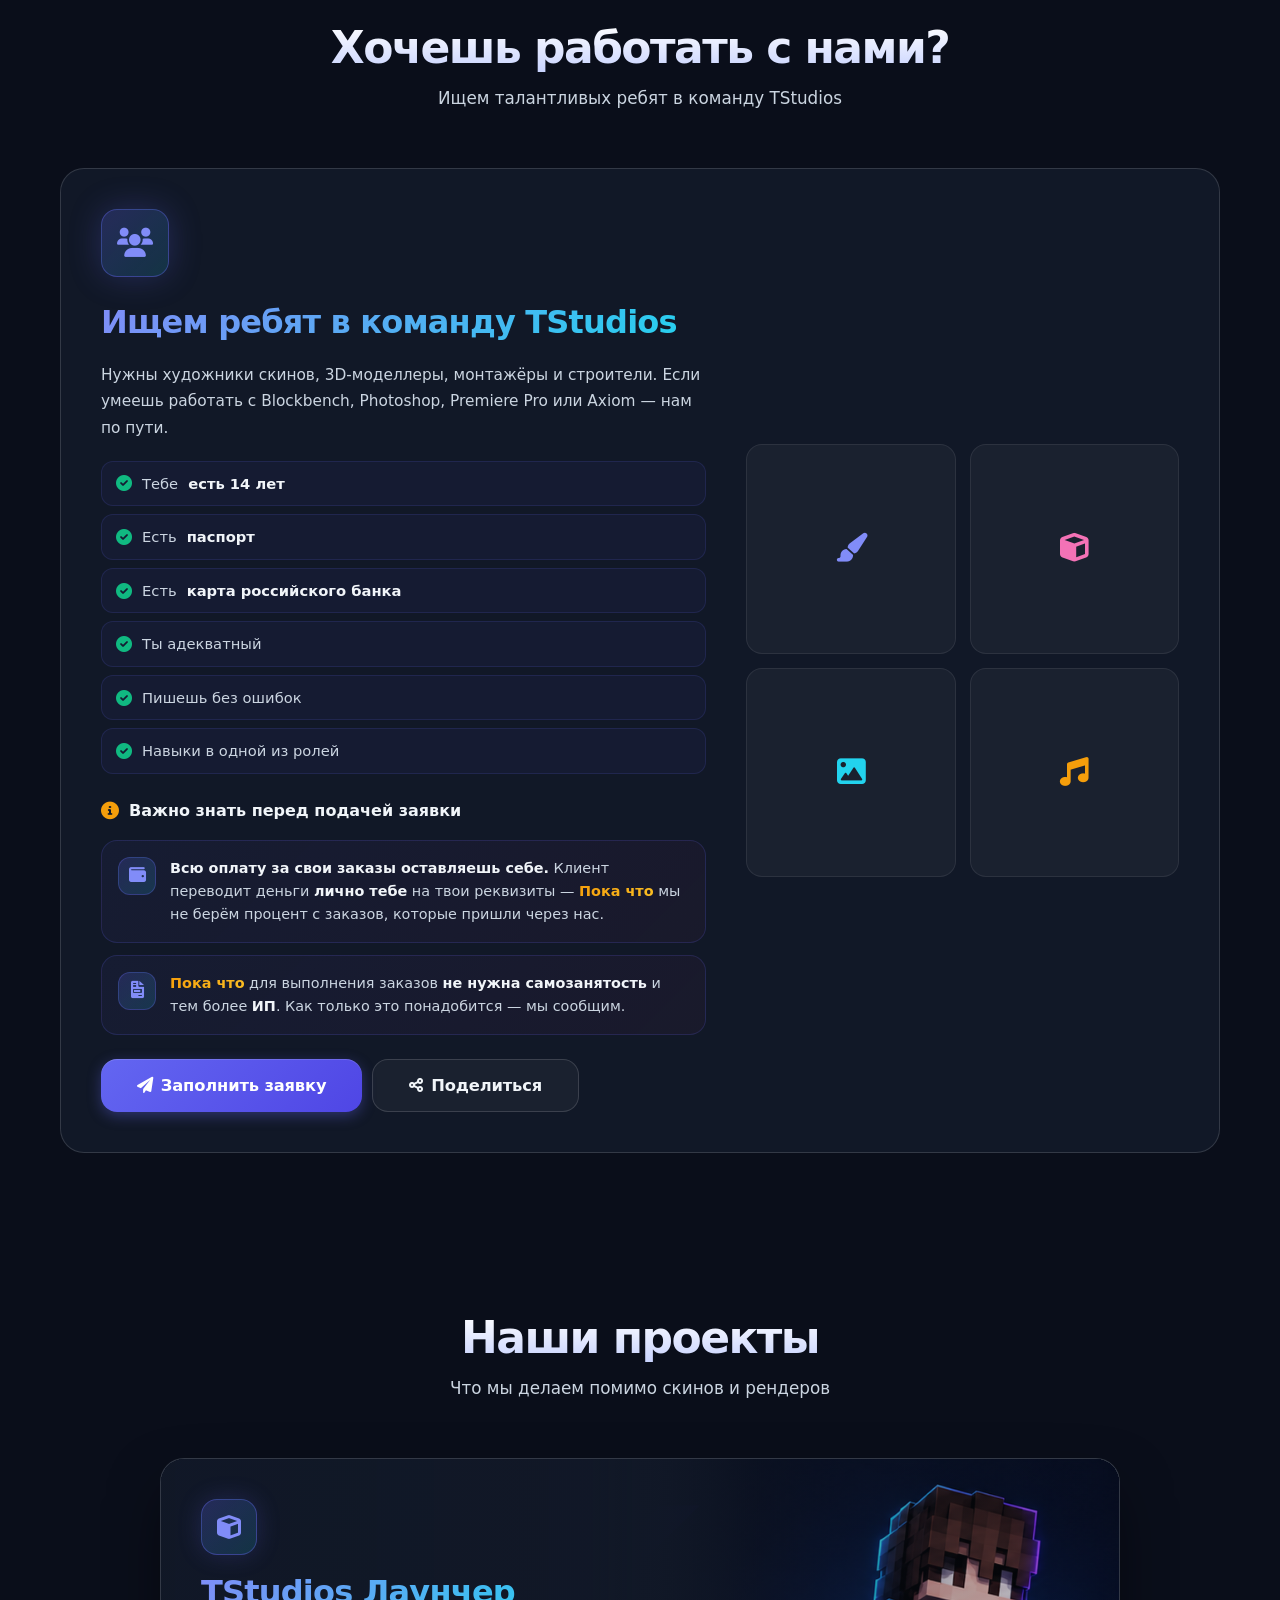
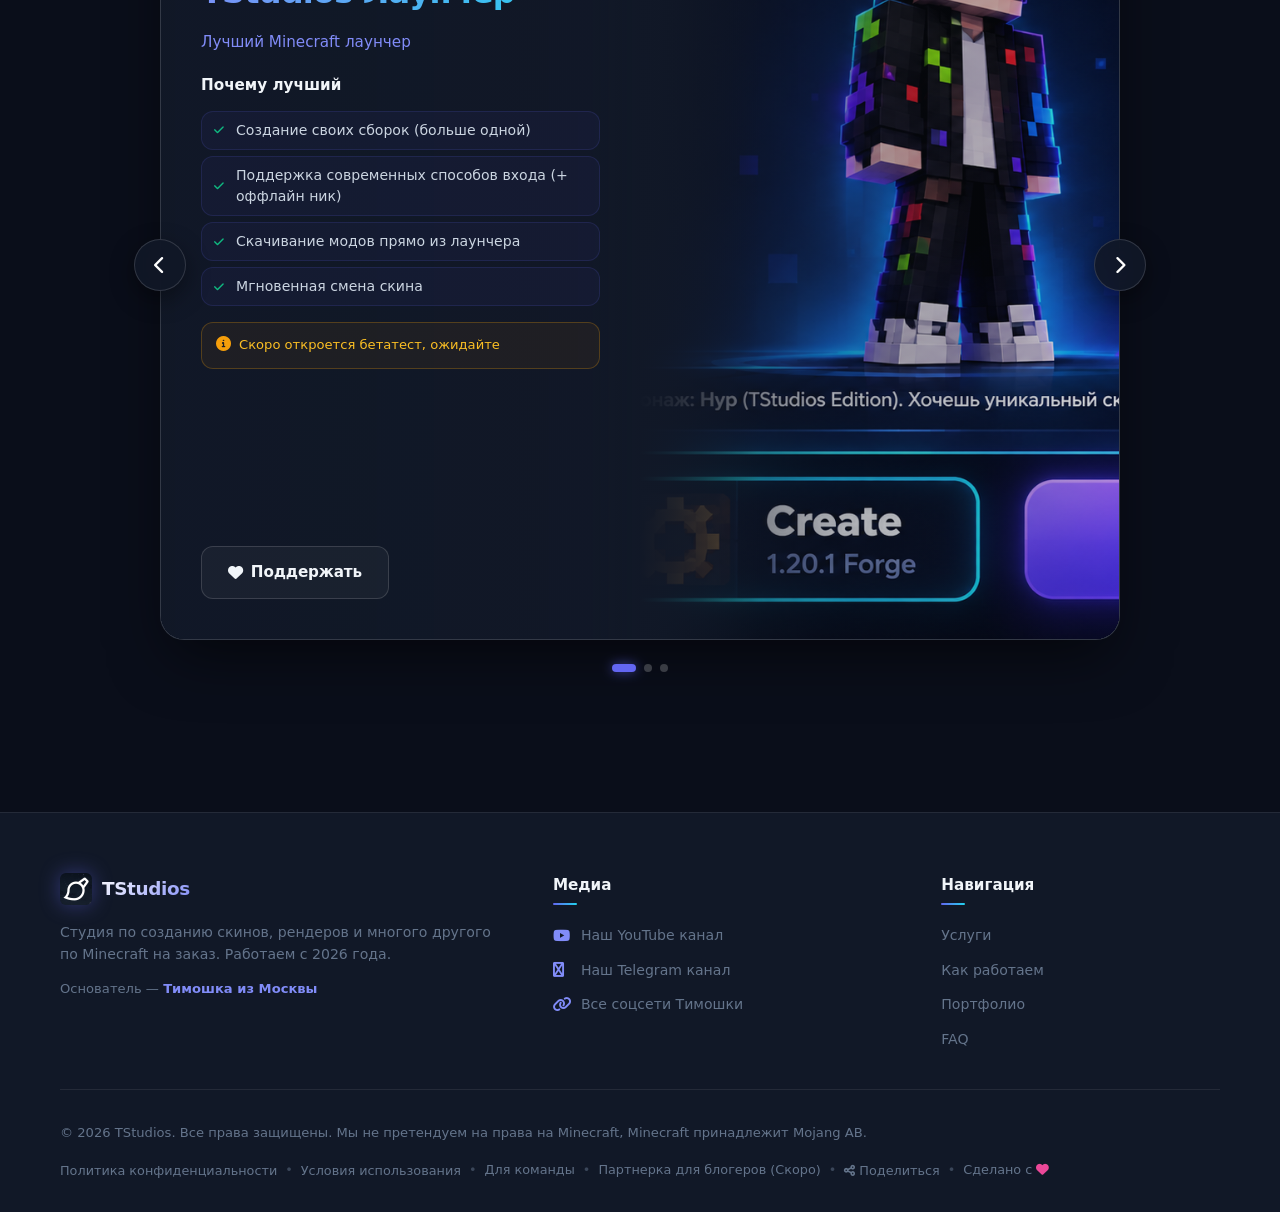
==== commit 28e89819: "Add files via upload" ====
--- a/index.html
+++ b/index.html
@@ -332,16 +332,7 @@
             <h2 class="section-title">Примеры работ</h2>
             <p class="section-subtitle">Кликни по любой работе, чтобы посмотреть детали и заказать похожее</p>
         </div>
-        <div class="carousel-block">
-            <div class="carousel-viewport" id="carouselSkins" aria-label="Карусель скинов">
-                <div class="carousel-track" id="carouselSkinsTrack"></div>
-            </div>
-        </div>
-        <div class="carousel-block">
-            <div class="carousel-viewport" id="carouselRenders" aria-label="Карусель рендеров">
-                <div class="carousel-track" id="carouselRendersTrack"></div>
-            </div>
-        </div>
+        <div class="gallery-rows" id="galleryRows"></div>
     </section>
 
     <!-- FAQ -->
--- a/style.css
+++ b/style.css
@@ -3580,4 +3580,10 @@
     .team-step-content p { font-size: 0.82rem; }
     .team-rule { padding: 12px 14px; font-size: 0.82rem; }
     .team-troubles li { padding: 10px 12px; font-size: 0.82rem; }
+}
+
+.gallery-rows {
+    display: flex;
+    flex-direction: column;
+    gap: 0;
 }
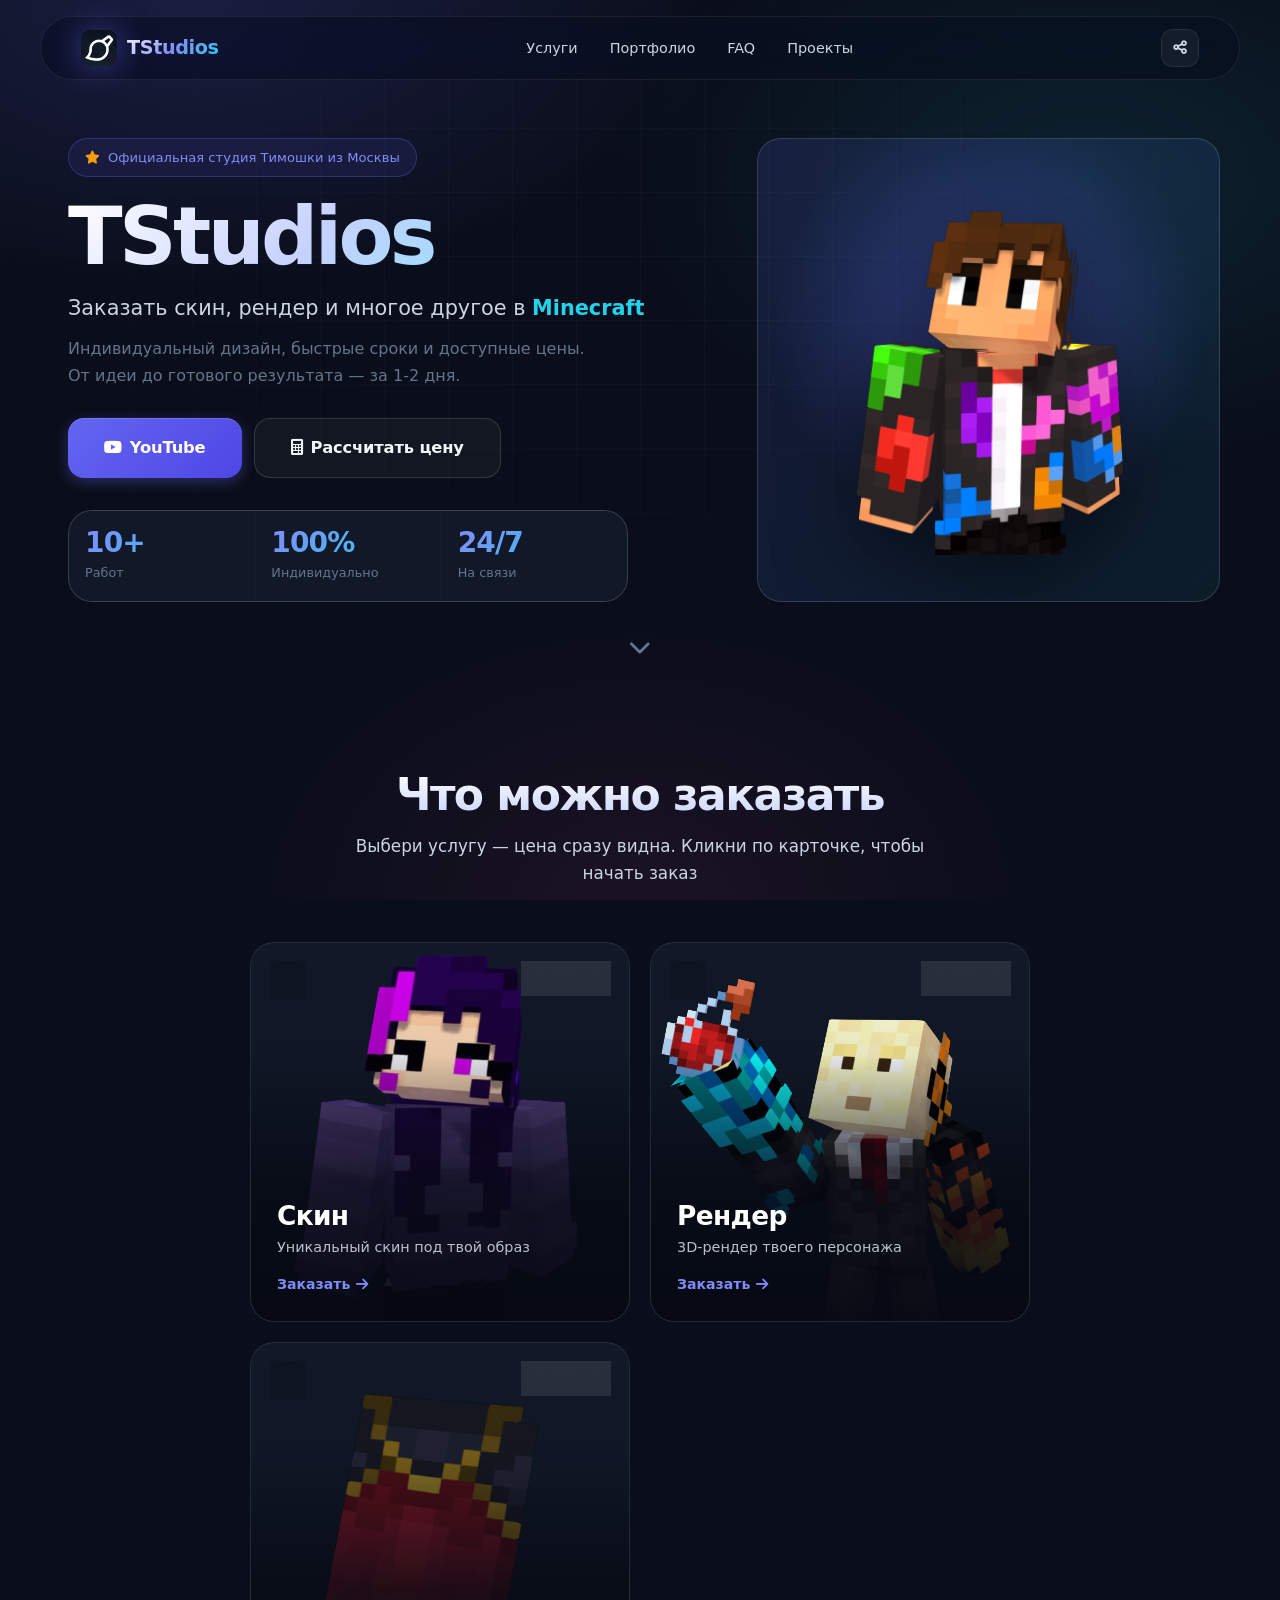
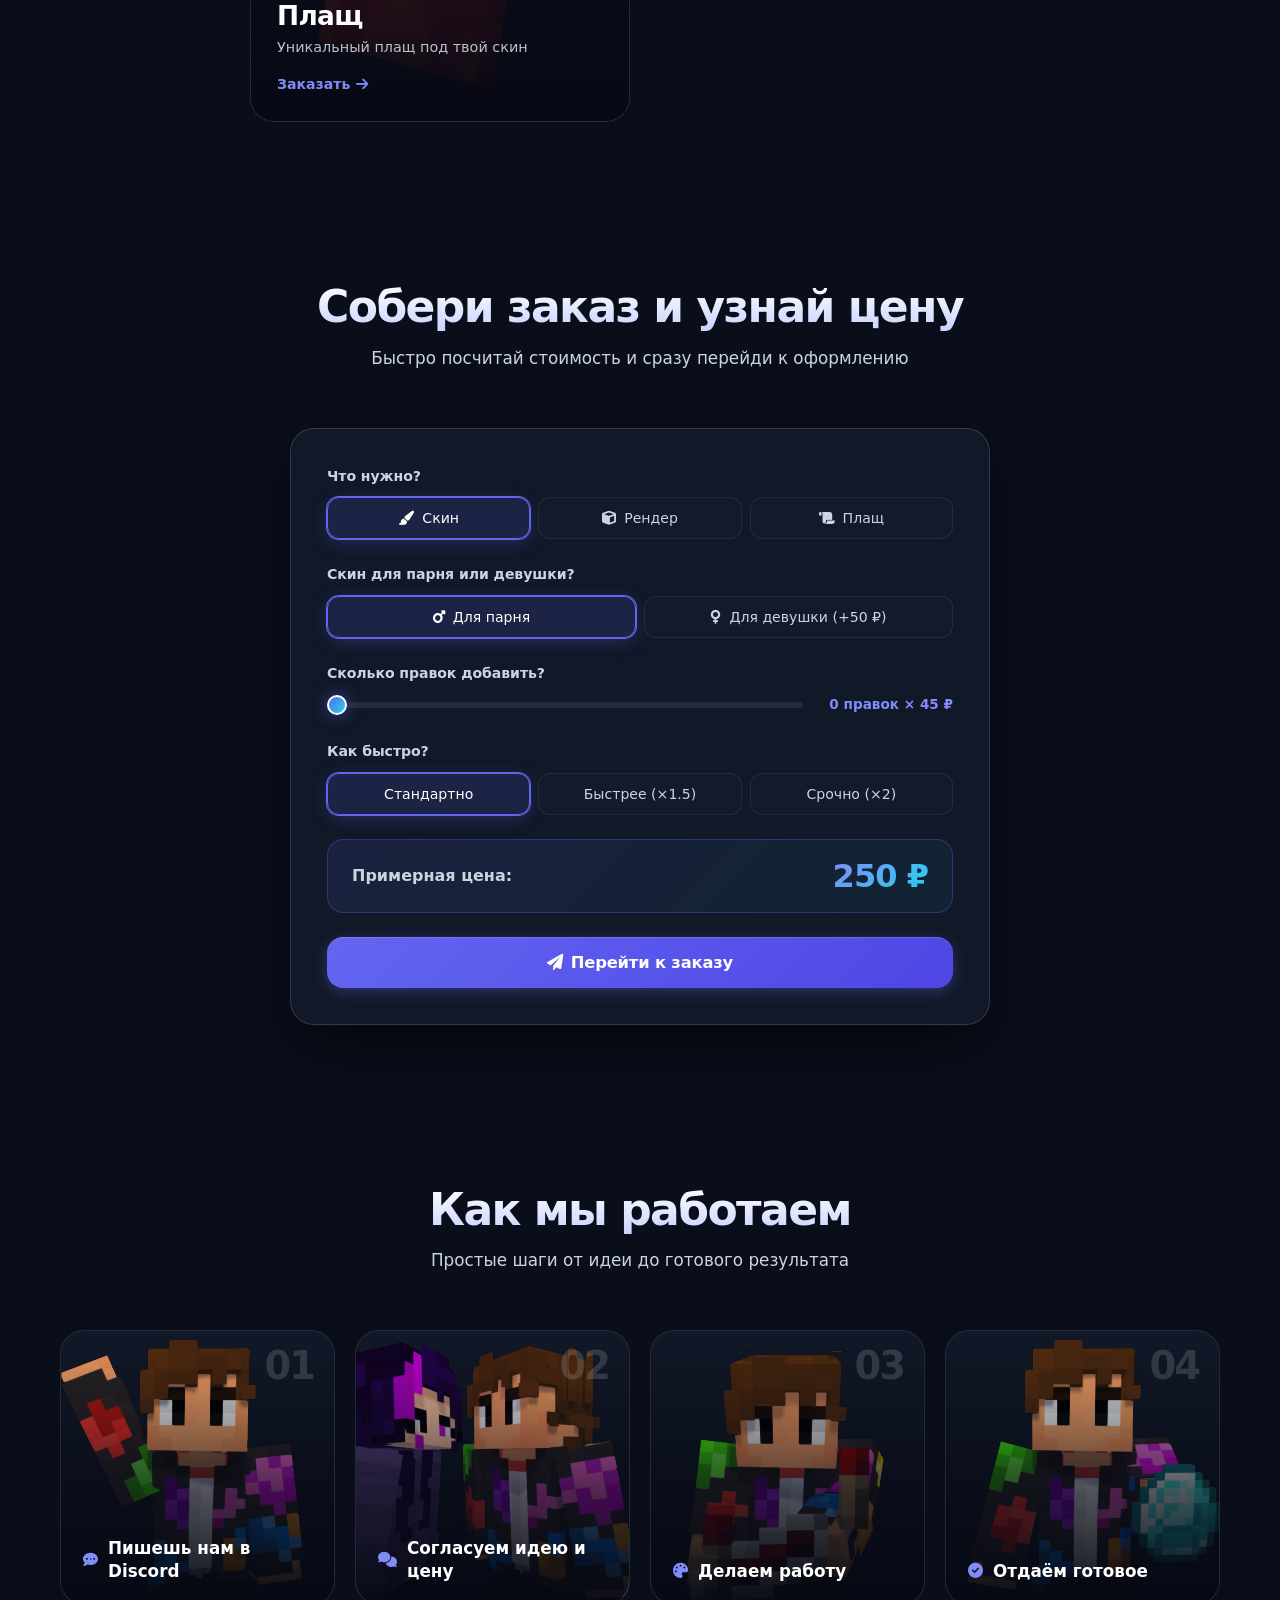
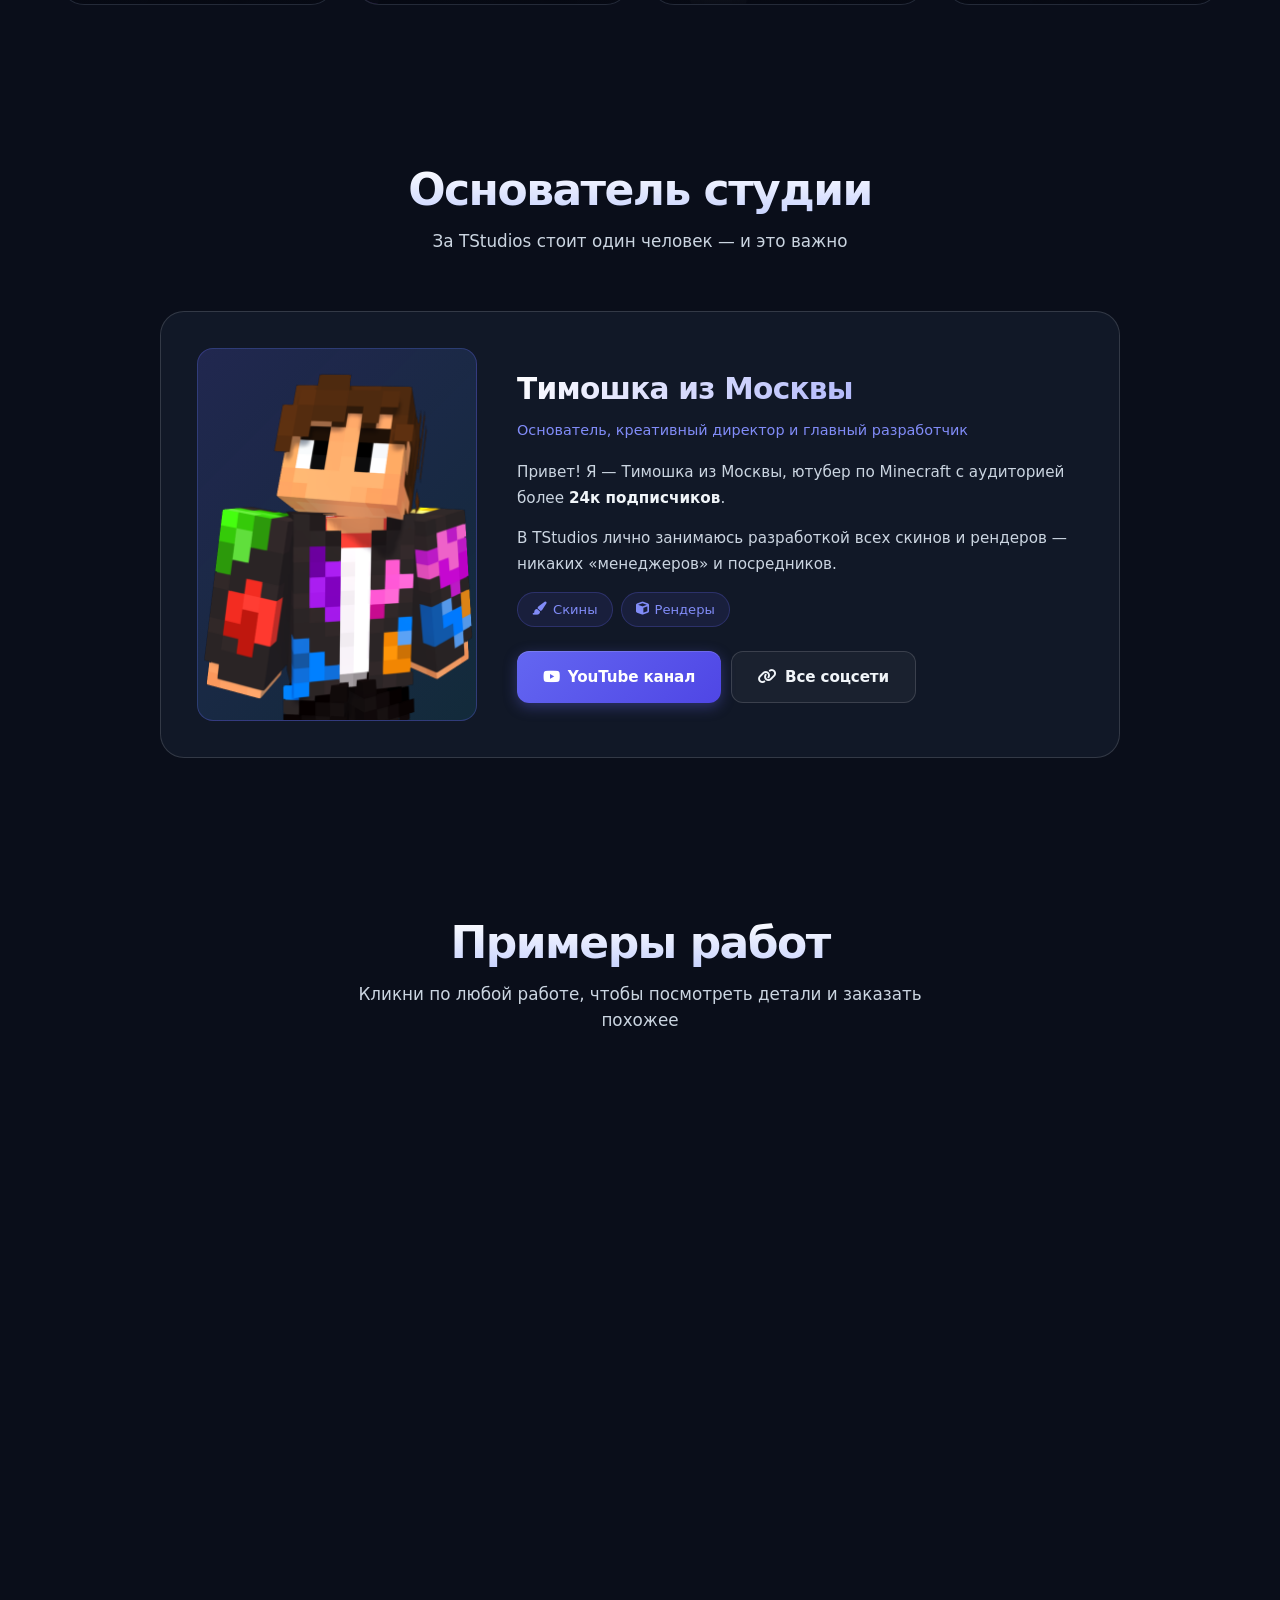
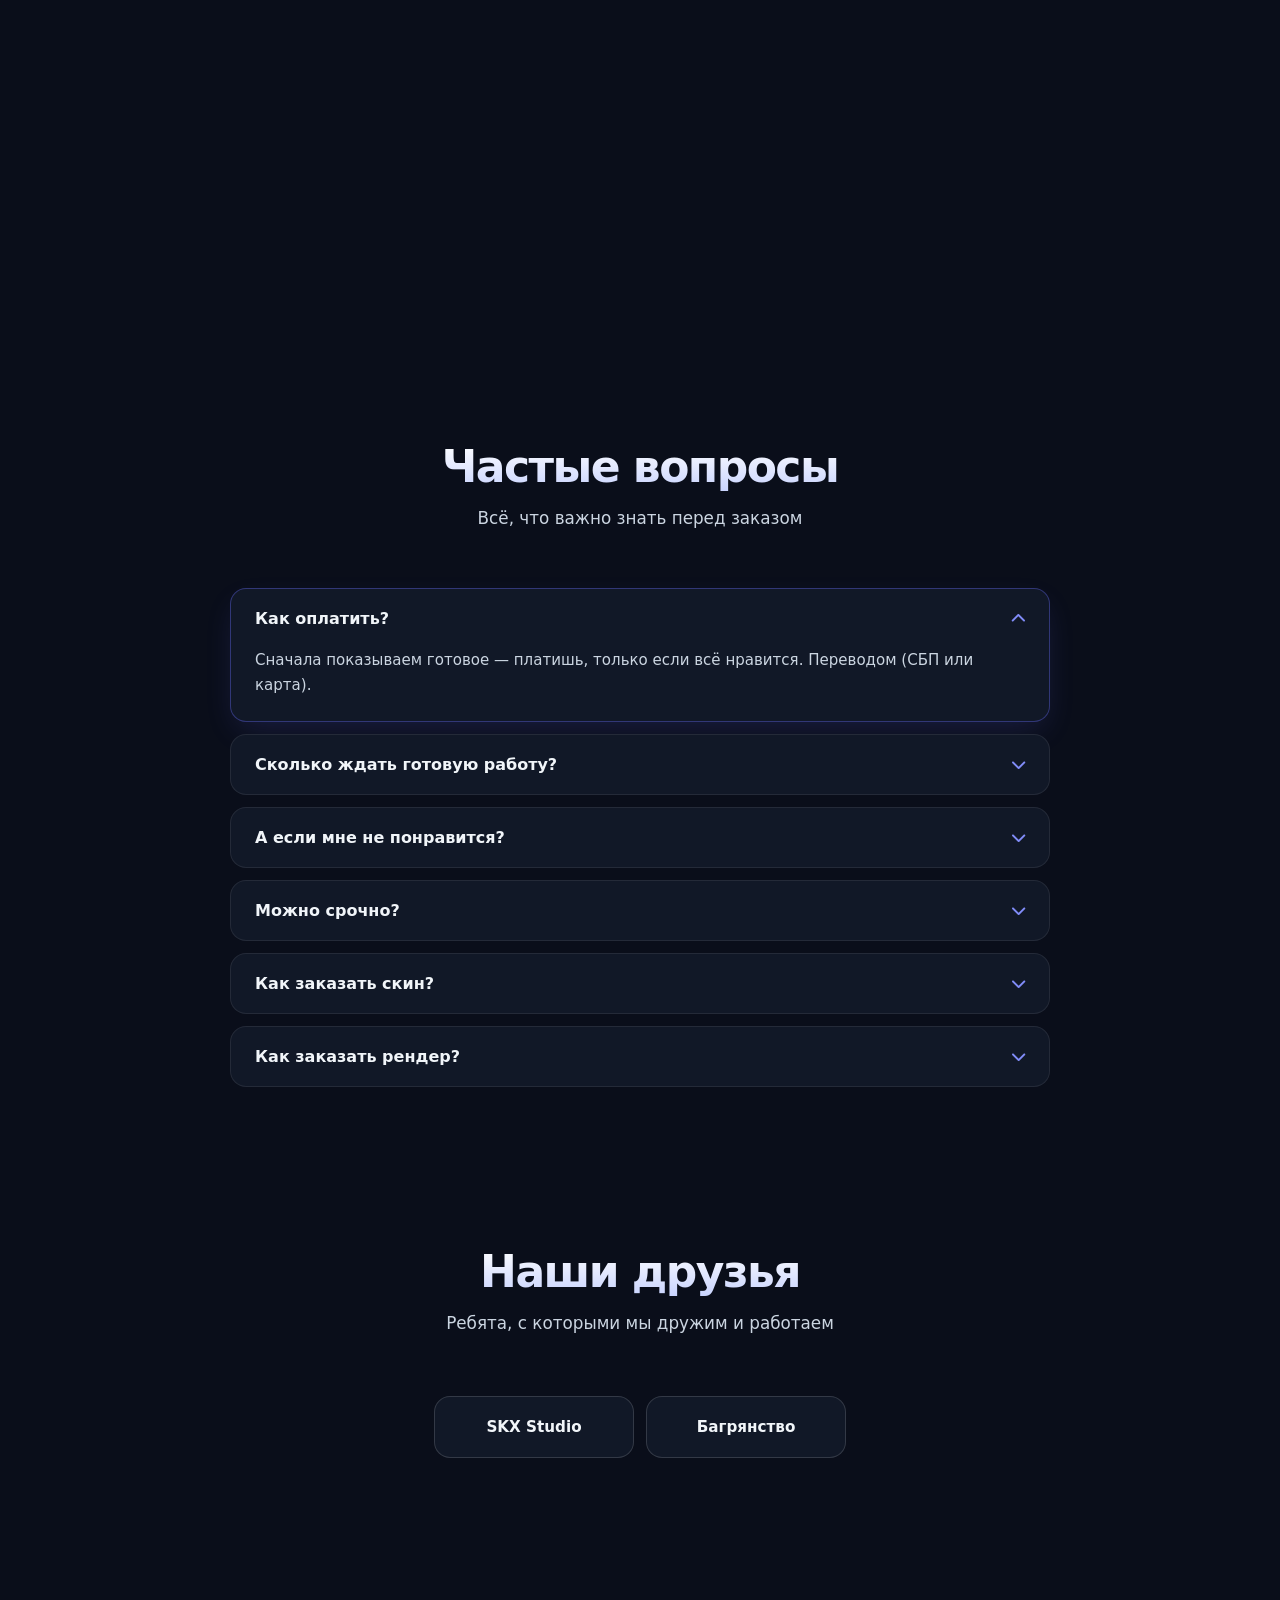
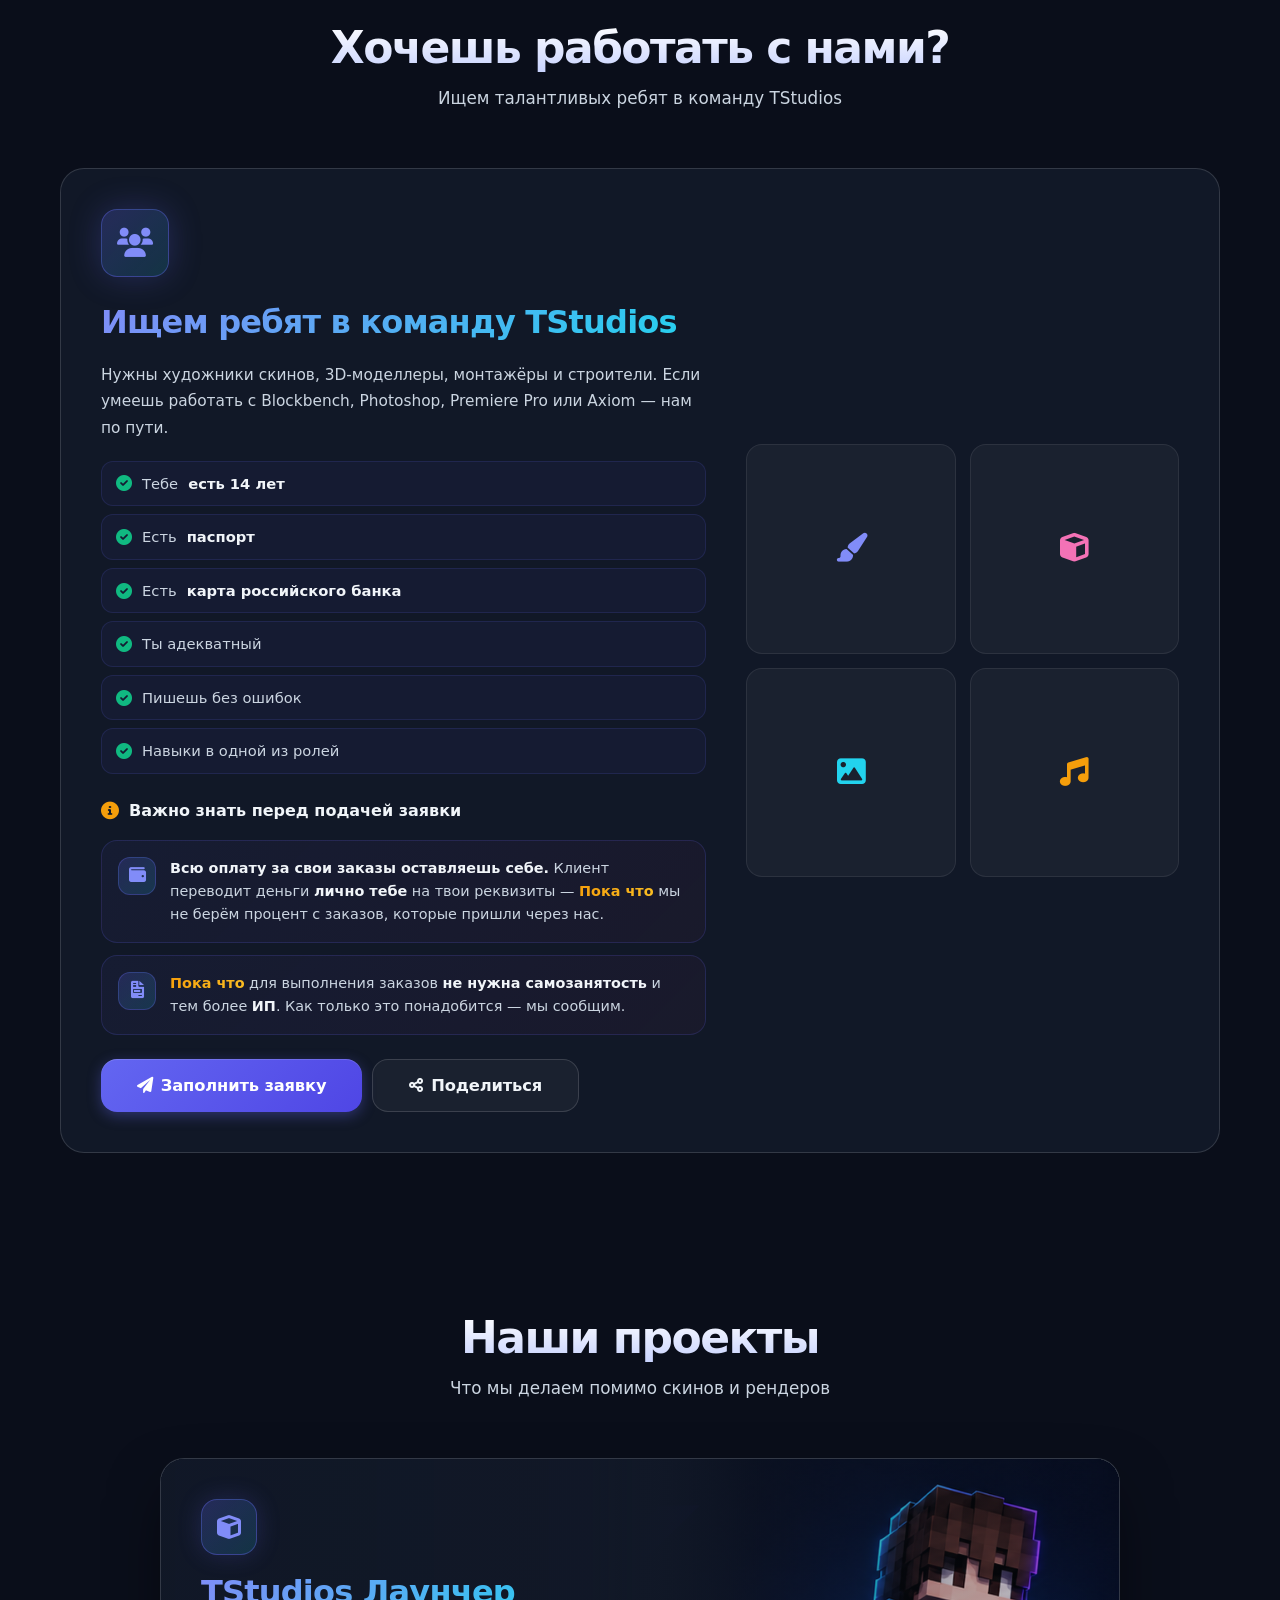
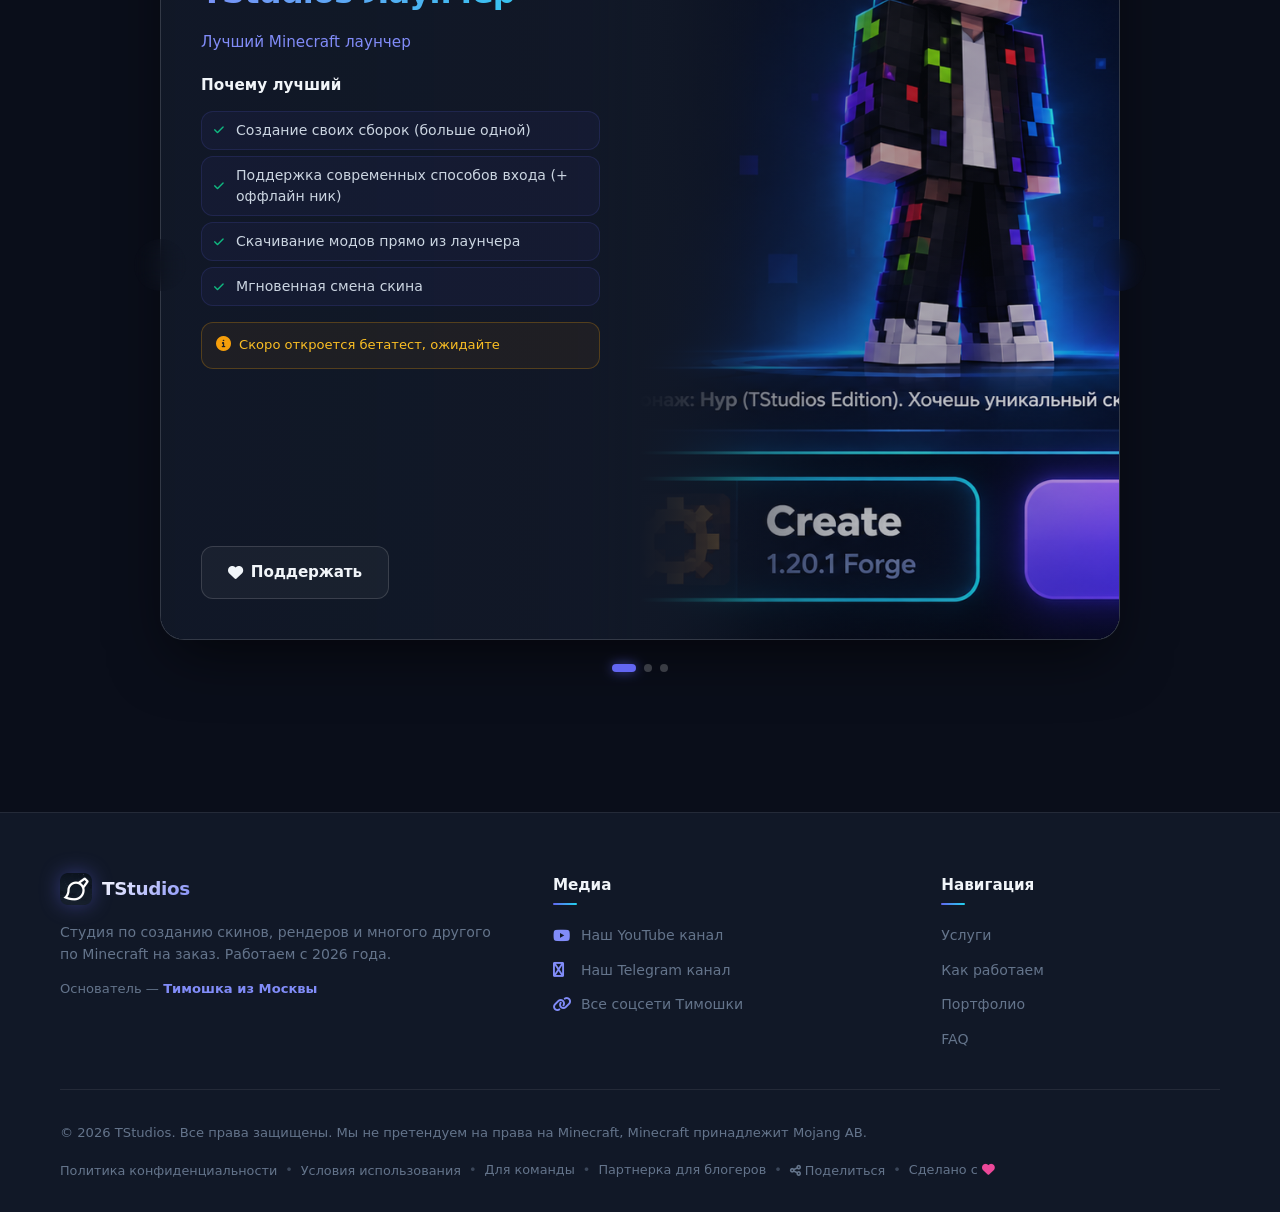
==== commit dc014645: "Add files via upload" ====
--- a/index.html
+++ b/index.html
@@ -580,7 +580,7 @@
                     <span class="footer-sep">•</span>
                     <span class="footer-link"><a href="team.html">Для команды</a></span>
                     <span class="footer-sep">•</span>
-                    <span class="footer-credit">Партнерка для блогеров (Скоро)</span>
+                    <span class="footer-link"><a href="partners.html">Партнерка для блогеров</a></span>
                     <span class="footer-sep">•</span>
                     <button type="button" class="footer-link" id="shareFooterBtn"><i class="fas fa-share-alt"></i> Поделиться</button>
                     <span class="footer-sep">•</span>
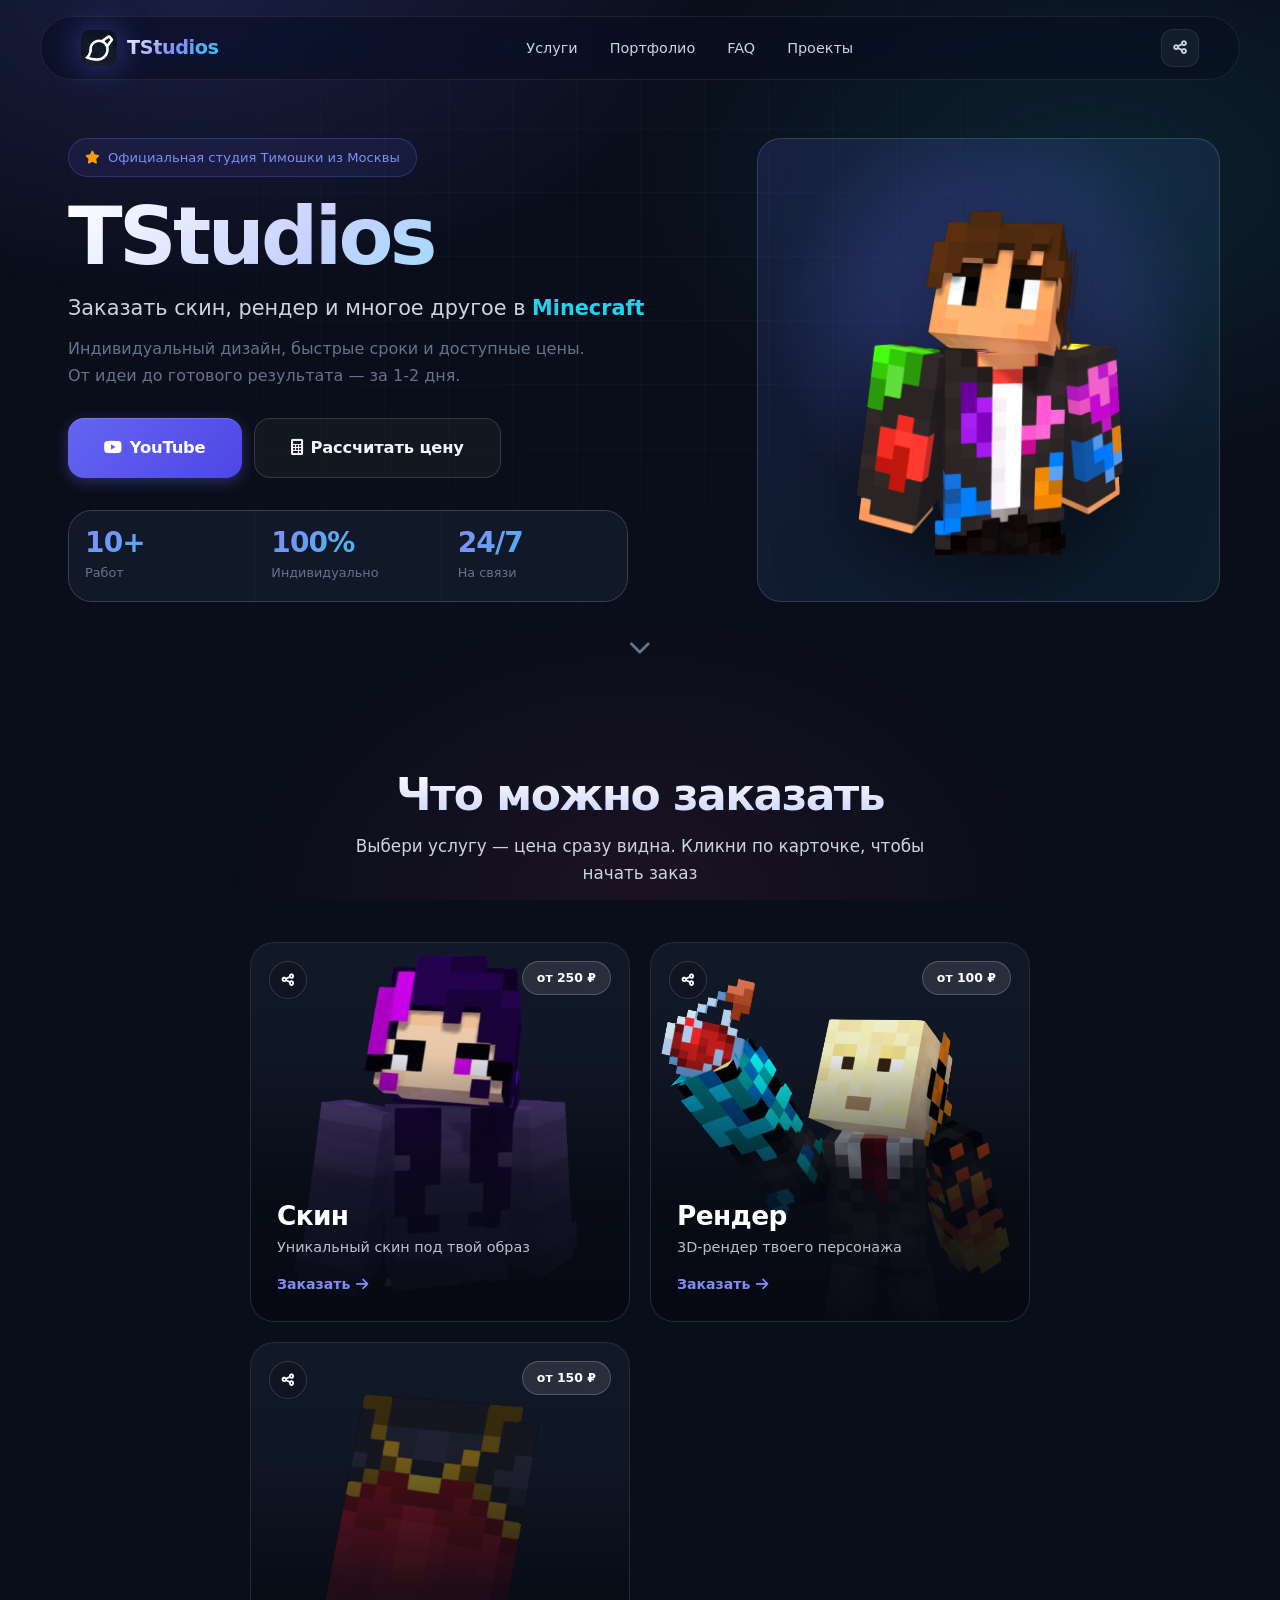
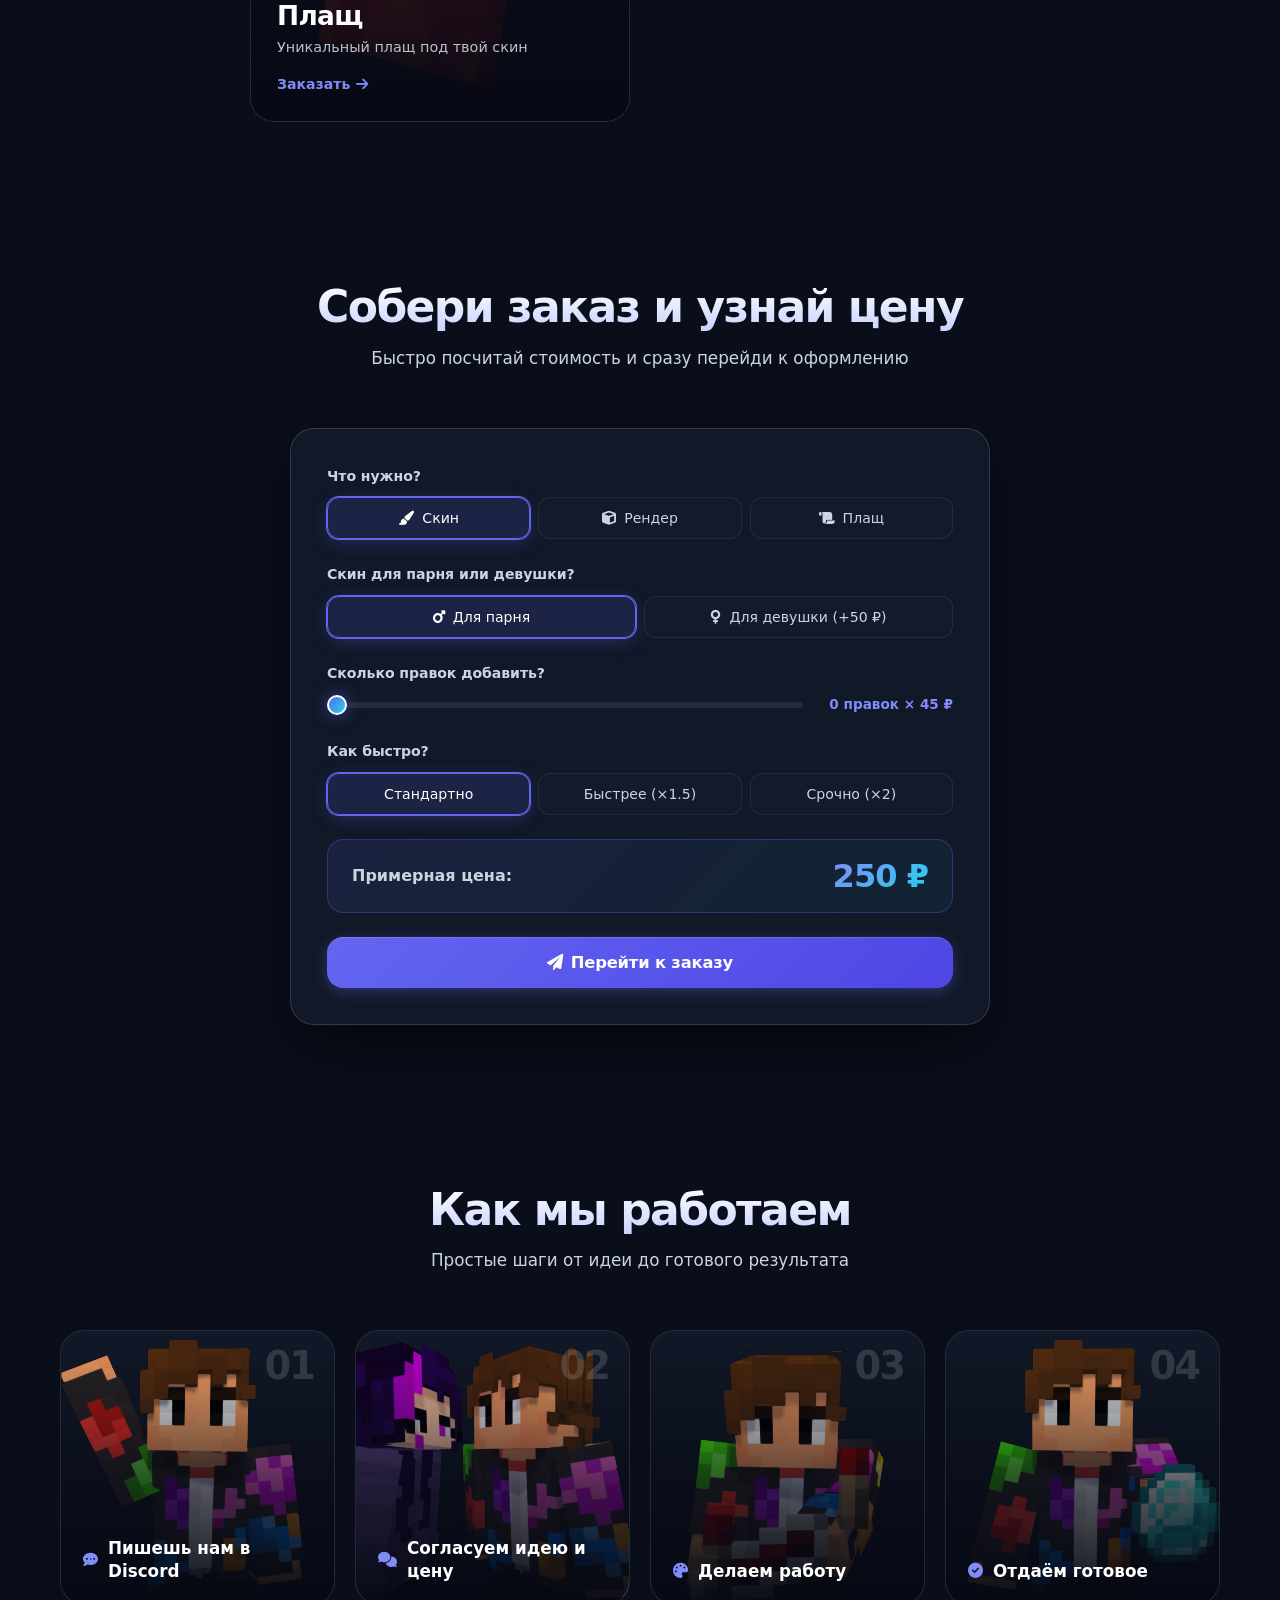
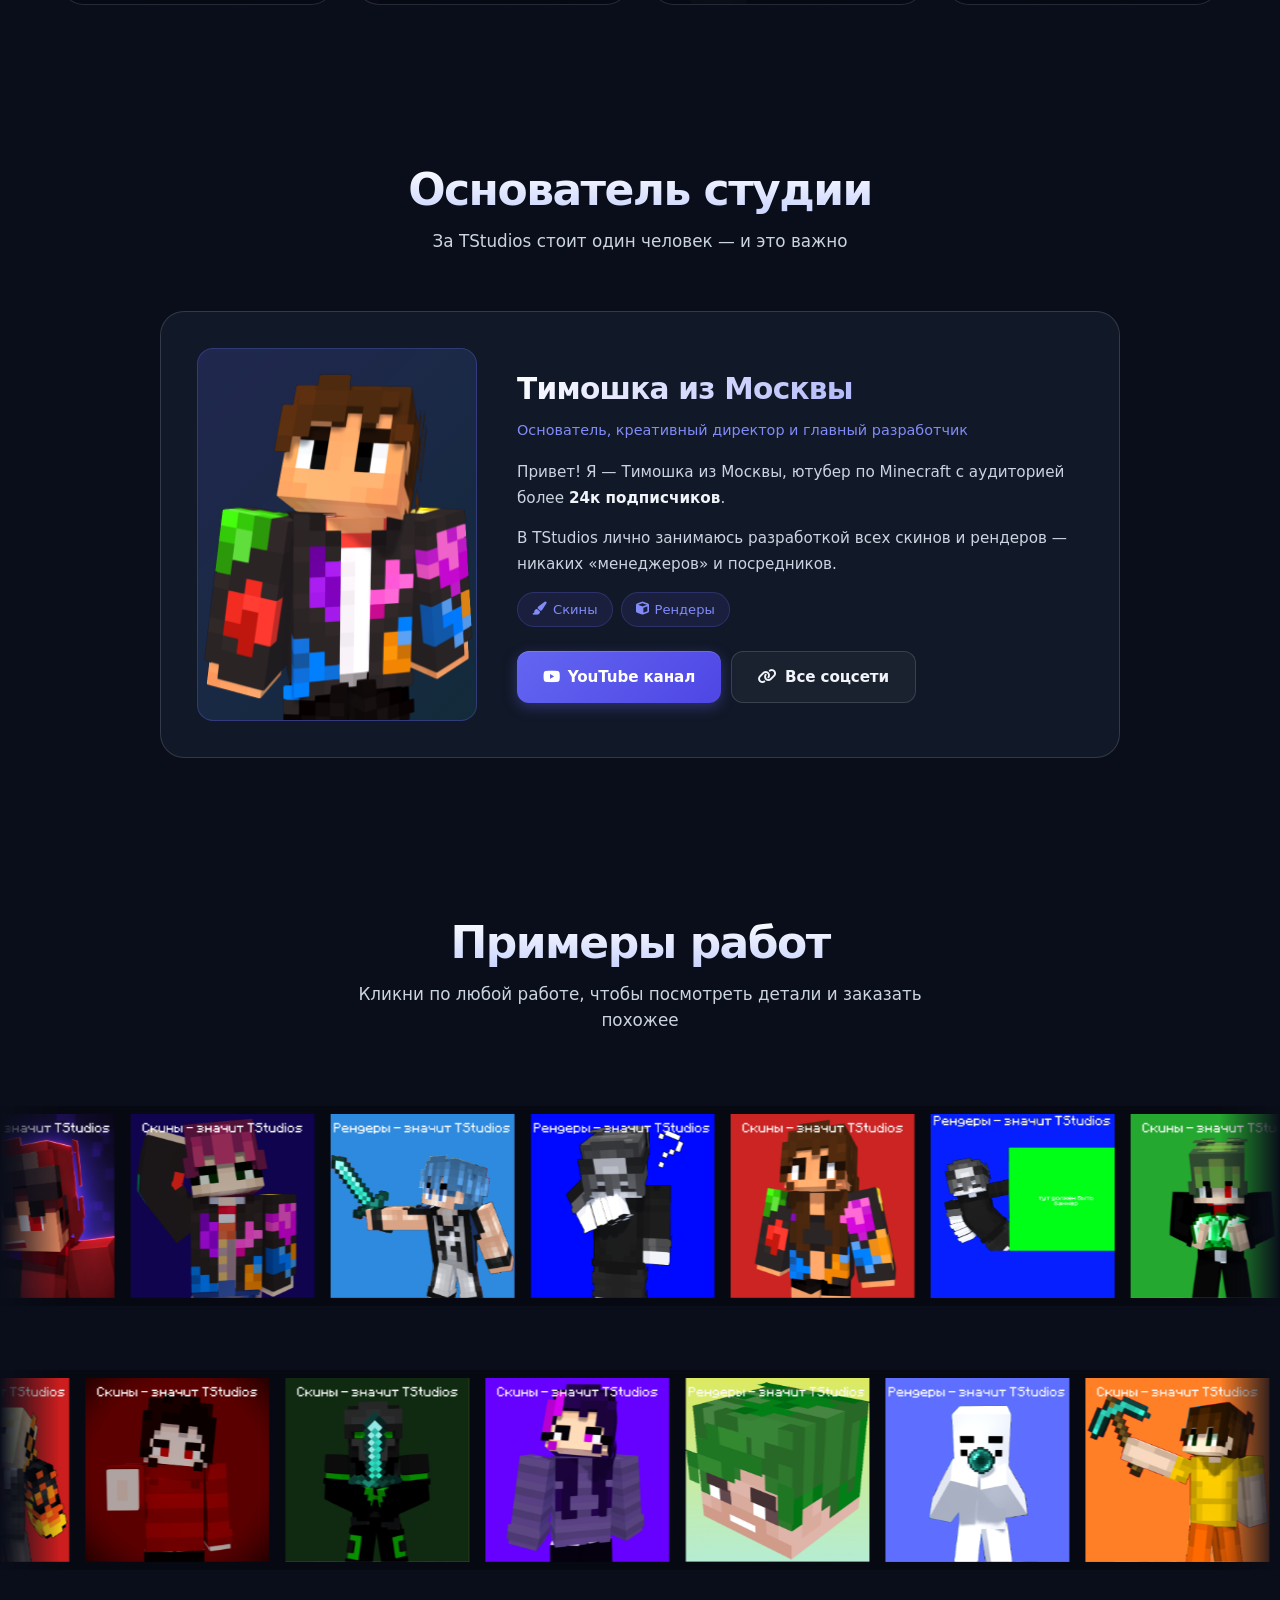
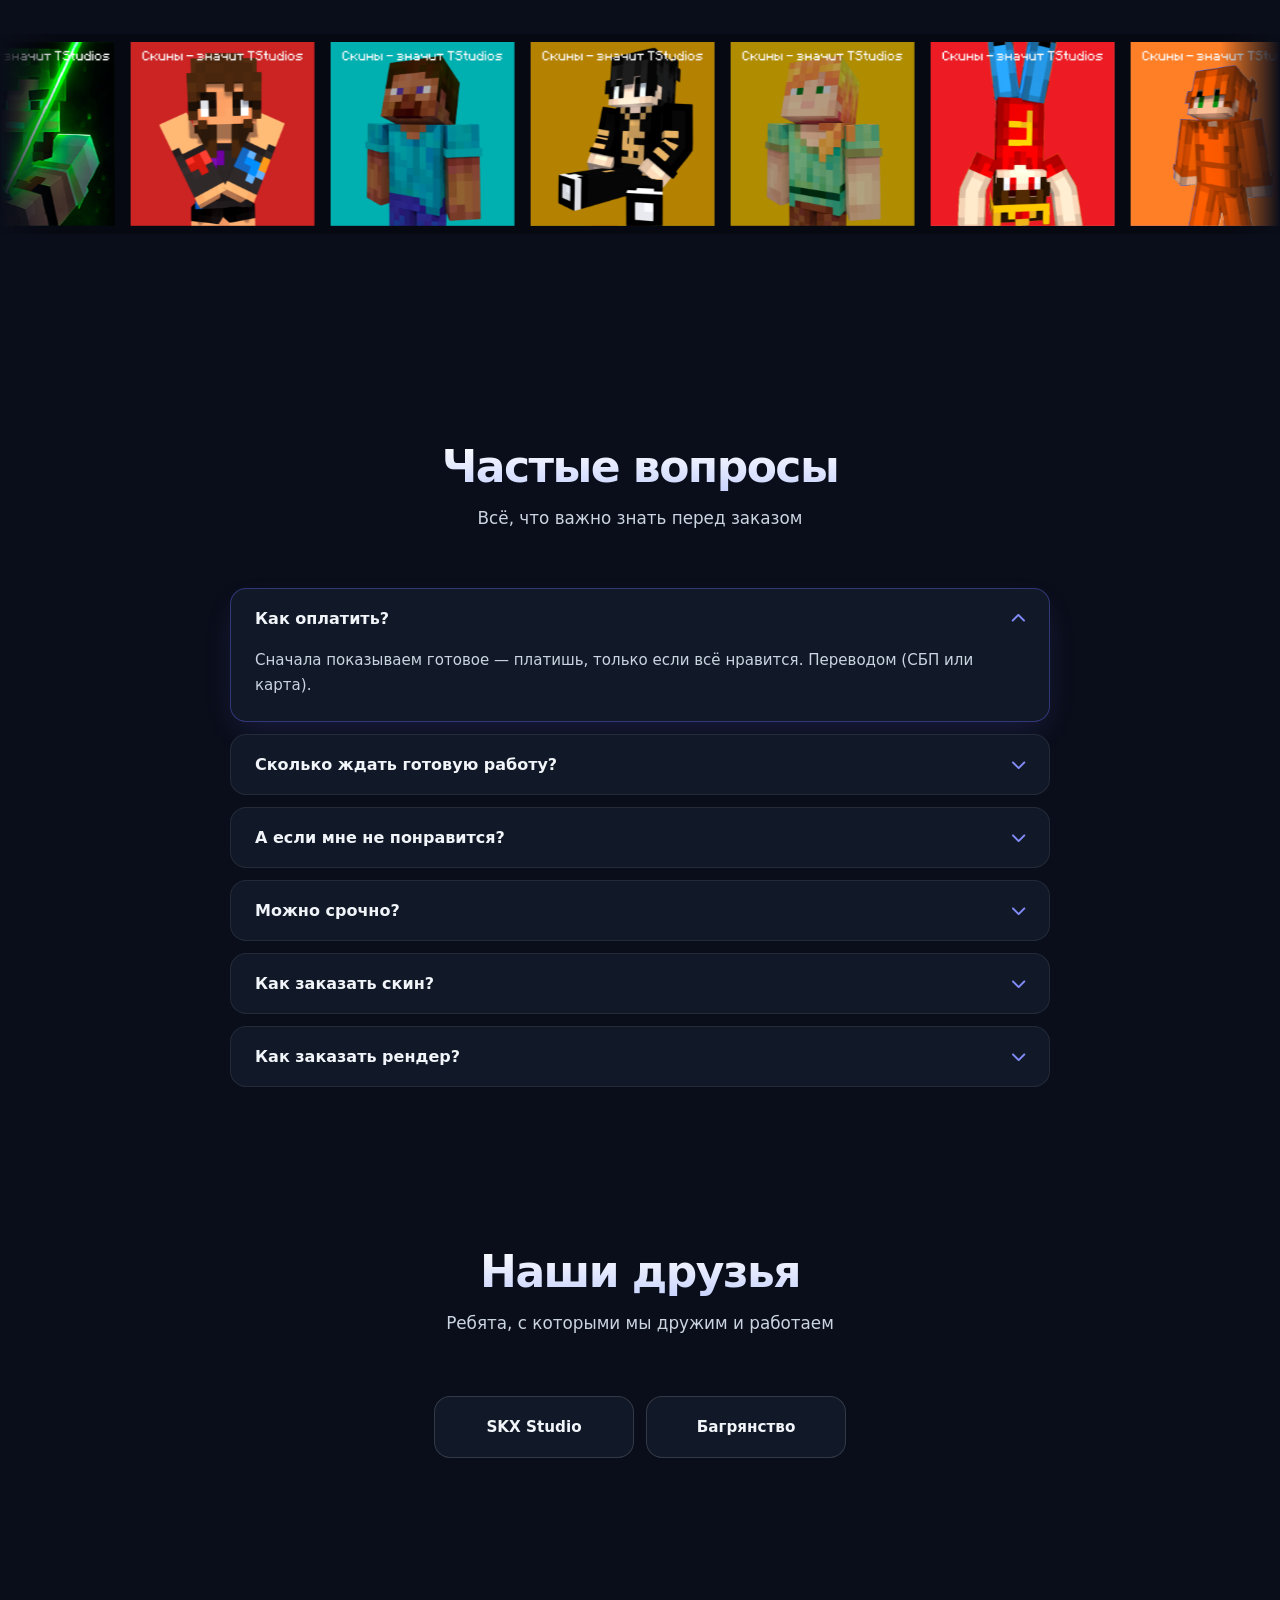
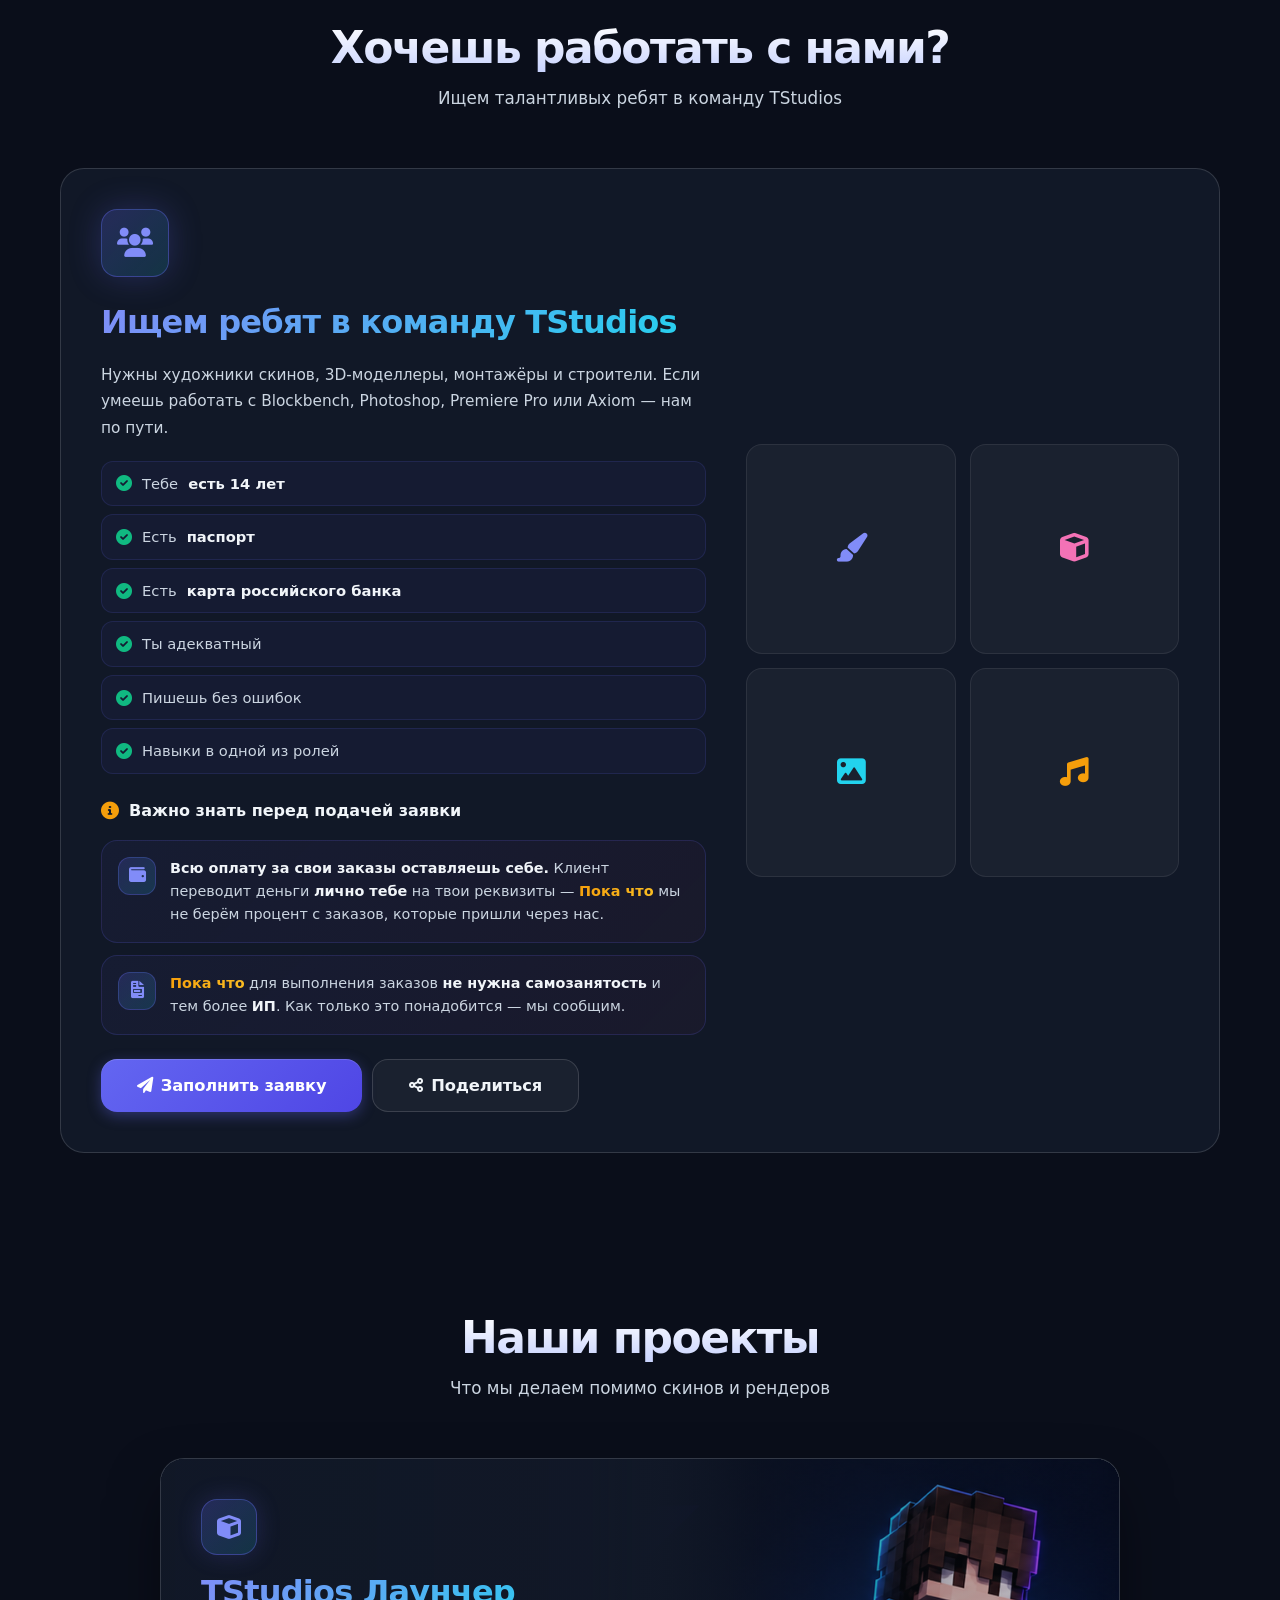
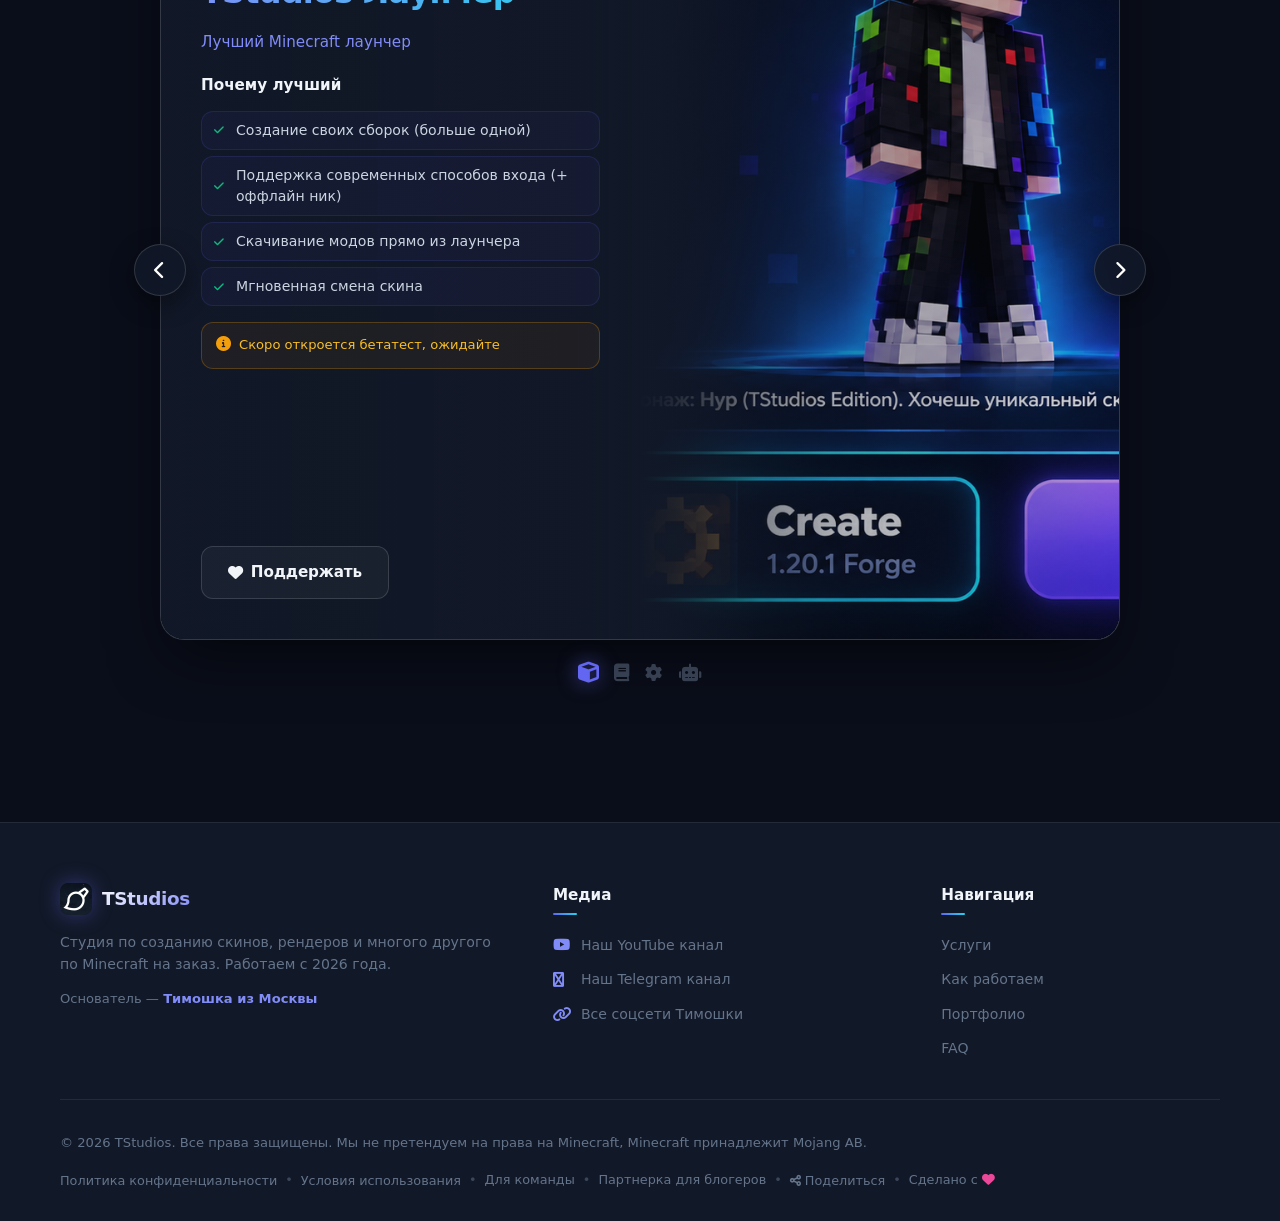
==== commit ab4d2c19: "Add files via upload" ====
--- a/index.html
+++ b/index.html
@@ -455,6 +455,72 @@
                         </div>
                     </div>
 
+                    <!-- Комикс Тайна Кристалла -->
+                    <div class="project-slide">
+                        <div class="project-slide-media project-slide-media-comic">
+                            <img src="comix1.png" alt="Тайна Кристалла — обложка комикса" loading="lazy">
+                        </div>
+                        <div class="project-slide-overlay"></div>
+                        <div class="project-slide-body">
+                            <div class="project-icon"><i class="fas fa-book"></i></div>
+                            <h3 class="project-title">Тайна Кристалла</h3>
+                            <p class="project-tagline">Часть 1: Кристальный зов</p>
+
+                            <p class="project-desc">Этот комикс, выполненный в стиле исекай с элементами фэнтези и мистики, рассказывает историю о необычном путешествии Тимофея в совершенно неизвестный мир.</p>
+                            <p class="project-desc">Это только начало большой истории, которая в будущем погрузит читателей ещё глубже в мой лор, историю моего персонажа и тайну моей куртки.</p>
+
+                            <ul class="project-questions">
+                                <li>Что скрывают кристаллы?</li>
+                                <li>Кто такой Гид?</li>
+                                <li>И почему именно куртка Тимофея реагирует на неизвестную силу?</li>
+                            </ul>
+
+                            <div class="project-note">
+                                <i class="fas fa-star"></i>
+                                <span>История только начинается...</span>
+                            </div>
+
+                            <div class="project-actions">
+                                <a href="https://drive.google.com/file/d/18zSETSxNmdFHM8woWxTjC1IvOrkRlyKz/view?usp=sharing" target="_blank" rel="noopener" class="btn btn-primary">
+                                    <i class="fas fa-book-open"></i> Читать комикс
+                                </a>
+                                <a href="https://donatepay.ru/don/2020tima" target="_blank" rel="noopener" class="btn btn-secondary">
+                                    <i class="fas fa-heart"></i> Поддержать
+                                </a>
+                            </div>
+                        </div>
+                    </div>
+
+                    <!-- Много Инструментов! -->
+                    <div class="project-slide">
+                        <div class="project-slide-media">
+                            <img src="creativetools.png" alt="CreativeTools - Превью сервиса" loading="lazy">
+                        </div>
+                        <div class="project-slide-overlay"></div>
+                        <div class="project-slide-body">
+                            <div class="project-icon"><i class="fa-solid fa-gear"></i></div>
+                            <h3 class="project-title">CreativeTools</h3>
+                            <p class="project-tagline">Инструменты на все случаи жизни!</p>
+
+                            <h4 class="project-subtitle">Что есть?</h4>
+                            <ul class="project-features">
+                                <li>16+ Инструментов</li>
+                                <li>100% Работа в браузере</li>
+                                <li>0 Загрузок на сервер</li>
+                                <li>∞ Возможностей</li>
+                            </ul>
+
+                            <div class="project-actions">
+                                <a href="https://timoshamoscow.github.io/creativetools.github.io/" target="_blank" rel="noopener" class="btn btn-primary">
+                                    <i class="fa-solid fa-gear"></i> Открыть
+                                </a>
+                                <a href="https://donatepay.ru/don/2020tima" target="_blank" rel="noopener" class="btn btn-secondary">
+                                    <i class="fas fa-heart"></i> Поддержать
+                                </a>
+                            </div>
+                        </div>
+                    </div>
+
                     <!-- Бот-модератор TEE7 -->
                     <div class="project-slide">
                         <div class="project-slide-media">
@@ -482,42 +548,6 @@
                             <div class="project-actions">
                                 <a href="https://disalive.ru" target="_blank" rel="noopener" class="btn btn-primary">
                                     <i class="fas fa-external-link-alt"></i> Открыть Disalive
-                                </a>
-                                <a href="https://donatepay.ru/don/2020tima" target="_blank" rel="noopener" class="btn btn-secondary">
-                                    <i class="fas fa-heart"></i> Поддержать
-                                </a>
-                            </div>
-                        </div>
-                    </div>
-
-                    <!-- Комикс Тайна Кристалла -->
-                    <div class="project-slide">
-                        <div class="project-slide-media project-slide-media-comic">
-                            <img src="comix1.png" alt="Тайна Кристалла — обложка комикса" loading="lazy">
-                        </div>
-                        <div class="project-slide-overlay"></div>
-                        <div class="project-slide-body">
-                            <div class="project-icon"><i class="fas fa-book"></i></div>
-                            <h3 class="project-title">Тайна Кристалла</h3>
-                            <p class="project-tagline">Часть 1: Кристальный зов</p>
-
-                            <p class="project-desc">Этот комикс, выполненный в стиле исекай с элементами фэнтези и мистики, рассказывает историю о необычном путешествии Тимофея в совершенно неизвестный мир.</p>
-                            <p class="project-desc">Это только начало большой истории, которая в будущем погрузит читателей ещё глубже в мой лор, историю моего персонажа и тайну моей куртки.</p>
-
-                            <ul class="project-questions">
-                                <li>Что скрывают кристаллы?</li>
-                                <li>Кто такой Гид?</li>
-                                <li>И почему именно куртка Тимофея реагирует на неизвестную силу?</li>
-                            </ul>
-
-                            <div class="project-note">
-                                <i class="fas fa-star"></i>
-                                <span>История только начинается...</span>
-                            </div>
-
-                            <div class="project-actions">
-                                <a href="https://drive.google.com/file/d/18zSETSxNmdFHM8woWxTjC1IvOrkRlyKz/view?usp=sharing" target="_blank" rel="noopener" class="btn btn-primary">
-                                    <i class="fas fa-book-open"></i> Читать комикс
                                 </a>
                                 <a href="https://donatepay.ru/don/2020tima" target="_blank" rel="noopener" class="btn btn-secondary">
                                     <i class="fas fa-heart"></i> Поддержать
@@ -860,6 +890,21 @@
 
     <div class="toast-container" id="toastContainer"></div>
 
+<script>
+(function () {
+    var now = new Date();
+    var start = new Date('2026-11-17T00:00:00');
+    var end = new Date('2026-11-25T00:00:00');
+
+    if (now >= start && now < end) {
+        var link = document.createElement('link');
+        link.rel = 'stylesheet';
+        link.href = 'gta6.css';
+        document.head.appendChild(link);
+    }
+})();
+</script>
+
     <script src="authors.js"></script>
     <script src="services.js"></script>
     <script src="script.js"></script>
--- a/style.css
+++ b/style.css
@@ -3286,30 +3286,42 @@
 .projects-prev { left: -26px; }
 .projects-next { right: -26px; }
 
-/* Точки */
 .projects-dots {
     display: flex;
     justify-content: center;
-    gap: 8px;
+    align-items: center;
+    gap: 16px;
     margin-top: 24px;
 }
 
+/* Убираем любые фоны, рамки и фиксированные размеры */
 .projects-dot {
-    width: 8px;
-    height: 8px;
-    border-radius: 50%;
-    background: rgba(255, 255, 255, 0.2);
+    background: transparent;
     border: none;
+    padding: 0;
+    color: var(--text-muted);
     cursor: pointer;
-    transition: all 0.25s ease;
-    padding: 0;
-}
-
+    transition: all 0.2s ease;
+    display: flex;
+    align-items: center;
+    justify-content: center;
+    font-size: 1.1rem; /* Размер иконки */
+    opacity: 0.5;
+}
+
+/* При наведении чуть ярче */
+.projects-dot:hover {
+    opacity: 1;
+    color: var(--text-soft);
+    transform: scale(1.1);
+}
+
+/* Активная иконка — яркая, с фирменным цветом и свечением */
 .projects-dot.active {
-    background: var(--primary);
-    width: 24px;
-    border-radius: 4px;
-    box-shadow: 0 0 12px rgba(99, 102, 241, 0.6);
+    opacity: 1;
+    color: var(--primary);
+    transform: scale(1.2); /* Чуть крупнее остальных */
+    filter: drop-shadow(0 0 8px rgba(99, 102, 241, 0.6)); /* Добавляем неоновое свечение */
 }
 
 /* ===== Мобильная адаптация ===== */
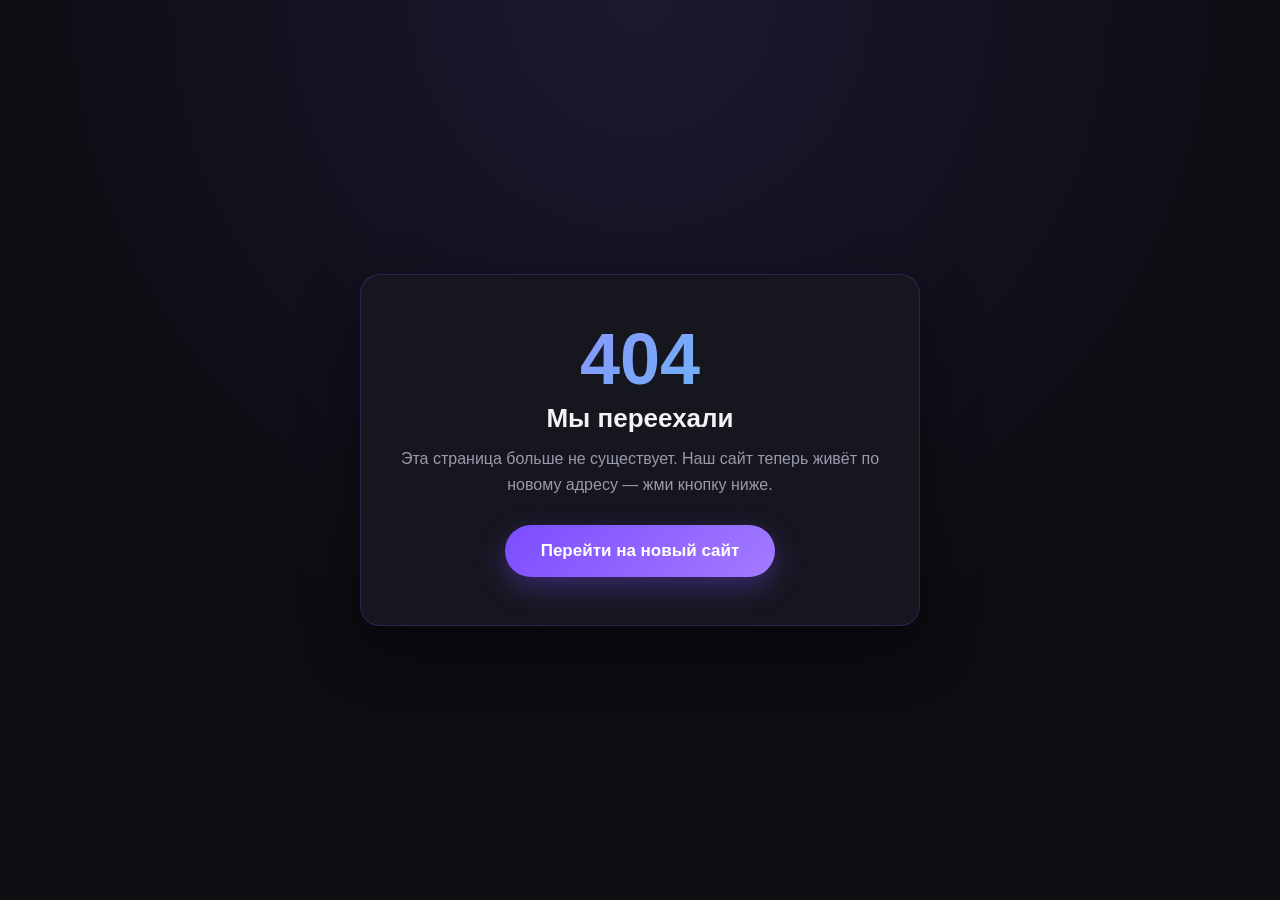
==== commit f6cb6677: "Create index.html" ====
--- a/index.html
+++ b/index.html
@@ -2,911 +2,103 @@
 <html lang="ru">
 <head>
     <meta charset="UTF-8">
-    <meta name="viewport" content="width=device-width, initial-scale=1.0, maximum-scale=5.0">
-    <meta http-equiv="X-UA-Compatible" content="IE=edge">
+    <meta name="viewport" content="width=device-width, initial-scale=1.0">
+    <meta name="robots" content="noindex, follow">
+    <title>404 — Мы переехали | TStudios</title>
+    <style>
+        :root {
+            --bg: #0d0d12;
+            --card: #16161f;
+            --text: #f2f2f7;
+            --muted: #9a9aad;
+            --primary: #7c4dff;
+            --primary-light: #a37bff;
+        }
 
-    <link rel="canonical" href="https://timoshamoscow.github.io/tstudios/">
+        * { box-sizing: border-box; }
 
-    <title>TStudios — Заказать скин, рендер и многое другое Minecraft | Тимошка из Москвы</title>
+        body {
+            margin: 0;
+            min-height: 100vh;
+            display: flex;
+            align-items: center;
+            justify-content: center;
+            padding: 24px;
+            background: radial-gradient(circle at 50% 0%, #1d1730 0%, var(--bg) 60%);
+            color: var(--text);
+            font-family: "Segoe UI", Roboto, Arial, sans-serif;
+            text-align: center;
+        }
 
-    <meta name="description" content="Заказать скин, рендер и многое другое по Minecraft от студии TStudios. Честные цены, срок 1-2 дня. Индивидуальный дизайн от Тимошки из Москвы. Оплата СБП и картой РФ.">
-    <meta name="keywords" content="заказать рендер майнкрафт, заказать скин майнкрафт, майнкрафт рендер заказать, скины майнкрафт на заказ, превью майнкрафт заказать, клип майнкрафт заказать, заказ скинов майнкрафт, 3d рендер майнкрафт на заказ, tstudios, тимошка из москвы, честные цены">
-    <meta name="author" content="Тимошка из Москвы">
-    <meta name="robots" content="index, follow, max-image-preview:large">
+        .card {
+            max-width: 560px;
+            width: 100%;
+            padding: 48px 32px;
+            background: var(--card);
+            border: 1px solid rgba(124, 77, 255, 0.25);
+            border-radius: 20px;
+            box-shadow: 0 24px 60px rgba(0, 0, 0, 0.45);
+        }
 
-    <meta property="og:type" content="website">
-    <meta property="og:url" content="https://timoshamoscow.github.io/tstudios/">
-    <meta property="og:title" content="TStudios — Заказать скин, рендер Minecraft">
-    <meta property="og:description" content="Заказать скин, рендер Minecraft от Тимошки из Москвы. Честные цены, срок 1-2 дня.">
-    <meta property="og:image" content="https://timoshamoscow.github.io/tstudios/logo.png">
-    <meta property="og:site_name" content="TStudios">
-    <meta property="og:locale" content="ru_RU">
+        .code {
+            font-size: 72px;
+            font-weight: 800;
+            line-height: 1;
+            margin: 0 0 8px;
+            background: linear-gradient(135deg, var(--primary-light), #56ccf2);
+            -webkit-background-clip: text;
+            background-clip: text;
+            color: transparent;
+        }
 
-    <meta name="twitter:card" content="summary_large_image">
-    <meta name="twitter:title" content="TStudios — Заказать скин, рендер Minecraft">
-    <meta name="twitter:description" content="Заказать скин, рендер Minecraft. Честные цены.">
-    <meta name="twitter:image" content="https://timoshamoscow.github.io/tstudios/logo.png">
+        h1 {
+            font-size: 26px;
+            margin: 0 0 12px;
+        }
 
-    <meta name="geo.region" content="RU-MOW">
-    <meta name="geo.placename" content="Moscow">
+        p {
+            margin: 0 0 28px;
+            color: var(--muted);
+            line-height: 1.6;
+        }
 
-    <link rel="icon" href="logo.png" type="image/png">
-    <link rel="apple-touch-icon" href="logo.png">
+        .btn {
+            display: inline-block;
+            padding: 16px 36px;
+            border-radius: 999px;
+            background: linear-gradient(135deg, var(--primary), var(--primary-light));
+            color: #fff;
+            font-size: 17px;
+            font-weight: 600;
+            text-decoration: none;
+            transition: transform 0.2s ease, box-shadow 0.2s ease;
+            box-shadow: 0 10px 28px rgba(124, 77, 255, 0.35);
+        }
 
-    <script type="application/ld+json">
-    {
-        "@context": "https://schema.org",
-        "@type": "Organization",
-        "name": "TStudios",
-        "url": "https://timoshamoscow.github.io/tstudios/",
-        "logo": "https://timoshamoscow.github.io/tstudios/logo.png",
-        "description": "Студия по созданию скинов, рендеров Minecraft на заказ",
-        "founder": {
-            "@type": "Person",
-            "name": "Тимошка из Москвы",
-            "url": "https://www.youtube.com/@Timosha_MoscowOF"
-        },
-        "sameAs": [
-            "https://www.youtube.com/@Timosha_MoscowOF",
-            "https://taplink.cc/timoshamoscow",
-            "https://t.me/MinecraftWithTimosha"
-        ]
-    }
-    </script>
+        .btn:hover,
+        .btn:focus-visible {
+            transform: translateY(-2px);
+            box-shadow: 0 14px 34px rgba(124, 77, 255, 0.5);
+        }
 
-    <script type="application/ld+json">
-    {
-        "@context": "https://schema.org",
-        "@type": "Service",
-        "name": "Заказать рендер Minecraft",
-        "serviceType": "3D-рендер скина Minecraft",
-        "description": "Заказать рендер по Minecraft: HD-качество, выбор фона, правки. Срок до 24 часов.",
-        "provider": { "@type": "Organization", "name": "TStudios" },
-        "areaServed": { "@type": "Country", "name": "Russia" },
-        "offers": {
-            "@type": "Offer",
-            "price": "100",
-            "priceCurrency": "RUB",
-            "availability": "https://schema.org/InStock"
+        @media (max-width: 480px) {
+            .card { padding: 36px 20px; }
+            .code { font-size: 56px; }
+            h1 { font-size: 21px; }
+            .btn { width: 100%; padding: 15px 24px; }
         }
-    }
-    </script>
-
-    <script type="application/ld+json">
-    {
-        "@context": "https://schema.org",
-        "@type": "Service",
-        "name": "Заказать скин Minecraft",
-        "serviceType": "Разработка скина Minecraft на заказ",
-        "description": "Заказать скин по Minecraft: индивидуальный дизайн, правки до 3-х раз.",
-        "provider": { "@type": "Organization", "name": "TStudios" },
-        "areaServed": { "@type": "Country", "name": "Russia" },
-        "offers": {
-            "@type": "Offer",
-            "price": "250",
-            "priceCurrency": "RUB",
-            "availability": "https://schema.org/InStock"
-        }
-    }
-    </script>
-
-    <script type="application/ld+json">
-    {
-        "@context": "https://schema.org",
-        "@type": "FAQPage",
-        "mainEntity": [
-            { "@type": "Question", "name": "Сколько ждать готовую работу?", "acceptedAnswer": { "@type": "Answer", "text": "Скин — 1-2 дня, рендер — до 24 часов. Нужно быстрее — есть ускорение за доплату." } },
-            { "@type": "Question", "name": "Как оплатить?", "acceptedAnswer": { "@type": "Answer", "text": "Сначала показываем готовое — платишь, только если всё нравится. Переводом (СБП или карта)." } },
-            { "@type": "Question", "name": "А если мне не понравится?", "acceptedAnswer": { "@type": "Answer", "text": "Бесплатно можно попросить правки: до 3 раз для скина, до 2 для рендера. Не зашло совсем — вернём деньги, пока не начали правки." } },
-            { "@type": "Question", "name": "Можно срочно?", "acceptedAnswer": { "@type": "Answer", "text": "Да, есть срочный режим (×1.5 от цены, срок ~12 часов) и экспресс (×2 от цены, срок ~4-6 часов)." } },
-            { "@type": "Question", "name": "Как заказать рендер?", "acceptedAnswer": { "@type": "Answer", "text": "Нажми «Рендер» в разделе «Что можно заказать» — откроется страница заказа. Заполни шаги и отправь заявку в Discord. Честные цены." } }
-        ]
-    }
-    </script>
-
-<!-- Yandex.Metrika counter -->
-<script type="text/javascript">
-    (function(m,e,t,r,i,k,a){
-        m[i]=m[i]||function(){(m[i].a=m[i].a||[]).push(arguments)};
-        m[i].l=1*new Date();
-        for (var j = 0; j < document.scripts.length; j++) {if (document.scripts[j].src === r) { return; }}
-        k=e.createElement(t),a=e.getElementsByTagName(t)[0],k.async=1,k.src=r,a.parentNode.insertBefore(k,a)
-    })(window, document,'script','https://mc.yandex.ru/metrika/tag.js?id=114146492', 'ym');
-
-    ym(114146492, 'init', {ssr:true, webvisor:true, clickmap:true, ecommerce:"dataLayer", referrer: document.referrer, url: location.href, accurateTrackBounce:true, trackLinks:true});
-</script>
-<noscript><div><img src="https://mc.yandex.ru/watch/114146492" style="position:absolute; left:-9999px;" alt="" /></div></noscript>
-<!-- /Yandex.Metrika counter -->
-
-    <link rel="stylesheet" href="style.css">
-    <link rel="stylesheet" href="https://cdnjs.cloudflare.com/ajax/libs/font-awesome/6.0.0-beta3/css/all.min.css">
+    </style>
 </head>
 <body>
-
-    <header class="header" role="banner">
-        <div class="container header-container">
-            <a href="index.html" class="logo-wrapper">
-                <img src="logo.png" alt="TStudios" class="logo-img" width="36" height="36">
-                <span class="logo-text">TStudios</span>
-            </a>
-            <nav class="main-nav" aria-label="Главная навигация">
-                <ul>
-                    <li><a href="#services">Услуги</a></li>
-                    <li><a href="#gallery">Портфолио</a></li>
-                    <li><a href="#faq">FAQ</a></li>
-                    <li><a href="#projects">Проекты</a></li>
-                </ul>
-            </nav>
-            <div class="header-actions">
-                <button type="button" class="icon-btn" id="shareBtn" aria-label="Поделиться сайтом">
-                    <i class="fas fa-share-alt"></i>
-                </button>
-                <button type="button" class="hamburger" id="hamburger" aria-label="Открыть меню" aria-expanded="false">
-                    <i class="fas fa-bars"></i>
-                </button>
-            </div>
-        </div>
-    </header>
-
-    <!-- HERO -->
-    <section class="hero" id="home">
-        <div class="container">
-            <div class="hero-content">
-                <div class="hero-text">
-                    <div class="hero-badge">
-                        <i class="fas fa-star"></i> Официальная студия Тимошки из Москвы
-                    </div>
-                    <h1>TStudios</h1>
-                    <p class="subtitle">Заказать скин, рендер и многое другое в <span class="highlight">Minecraft</span></p>
-                    <p class="hero-description">Индивидуальный дизайн, быстрые сроки и доступные цены. От идеи до готового результата — за 1-2 дня.</p>
-                    <div class="hero-buttons">
-                        <a href="https://www.youtube.com/channel/UCnyaLt81O3C-S5uWcpxwhIA" target="_blank" rel="noopener" class="btn btn-primary btn-large">
-                            <i class="fab fa-youtube"></i> YouTube
-                        </a>
-                        <a href="#calculator" class="btn btn-secondary btn-large">
-                            <i class="fas fa-calculator"></i> Рассчитать цену
-                        </a>
-                    </div>
-                    <div class="hero-stats">
-                        <div class="stat-item">
-                            <span class="stat-number">10+</span>
-                            <span class="stat-label">Работ</span>
-                        </div>
-                        <div class="stat-item">
-                            <span class="stat-number">100%</span>
-                            <span class="stat-label">Индивидуально</span>
-                        </div>
-                        <div class="stat-item">
-                            <span class="stat-number">24/7</span>
-                            <span class="stat-label">На связи</span>
-                        </div>
-                    </div>
-                </div>
-                <div class="hero-visual">
-                    <img src="tim.png" alt="Тимошка из Москвы" loading="lazy">
-                </div>
-            </div>
-        </div>
-        <div class="scroll-indicator">
-            <a href="#services" aria-label="Прокрутить вниз"><i class="fas fa-chevron-down"></i></a>
-        </div>
-    </section>
-
-    <!-- УСЛУГИ -->
-    <section class="services" id="services">
-        <div class="container">
-            <h2 class="section-title">Что можно заказать</h2>
-            <p class="section-subtitle">Выбери услугу — цена сразу видна. Кликни по карточке, чтобы начать заказ</p>
-            <div class="services-grid" id="servicesGrid"></div>
-        </div>
-    </section>
-
-    <!-- КАЛЬКУЛЯТОР -->
-    <section class="calculator" id="calculator">
-        <div class="container">
-            <h2 class="section-title">Собери заказ и узнай цену</h2>
-            <p class="section-subtitle">Быстро посчитай стоимость и сразу перейди к оформлению</p>
-            <div class="calculator-wrapper">
-                <div class="calc-row">
-                    <label>Что нужно?</label>
-                    <div class="calc-options" id="calcService"></div>
-                </div>
-
-                <div class="calc-row" id="calcGenderRow">
-                    <label>Скин для парня или девушки?</label>
-                    <div class="calc-options" id="calcGender">
-                        <button type="button" class="calc-opt active" data-gender="male" data-extra="0">
-                            <i class="fas fa-mars"></i> Для парня
-                        </button>
-                        <button type="button" class="calc-opt" data-gender="female" data-extra="50">
-                            <i class="fas fa-venus"></i> Для девушки (+50 ₽)
-                        </button>
-                    </div>
-                </div>
-
-                <div class="calc-row">
-                    <label>Сколько правок добавить?</label>
-                    <div class="calc-slider">
-                        <input type="range" id="calcRevisions" min="0" max="10" value="0" step="1">
-                        <span class="calc-slider-value" id="calcRevisionsValue">0 правок × <span data-price="revision">45</span> ₽</span>
-                    </div>
-                </div>
-
-                <div class="calc-row">
-                    <label>Как быстро?</label>
-                    <div class="calc-options" id="calcUrgency">
-                        <button type="button" class="calc-opt active" data-urgency="normal" data-mult="1">Стандартно</button>
-                        <button type="button" class="calc-opt" data-urgency="fast" data-mult="1.5">Быстрее (×1.5)</button>
-                        <button type="button" class="calc-opt" data-urgency="express" data-mult="2">Срочно (×2)</button>
-                    </div>
-                </div>
-
-                <div class="calc-total">
-                    <span>Примерная цена:</span>
-                    <span class="calc-total-price" id="calcTotal">250 ₽</span>
-                </div>
-
-                <button type="button" class="btn btn-primary btn-large calc-order-btn" id="calcOrderBtn">
-                    <i class="fas fa-paper-plane"></i> Перейти к заказу
-                </button>
-            </div>
-        </div>
-    </section>
-
-    <!-- КАК РАБОТАЕМ -->
-    <section class="how" id="how">
-        <div class="container">
-            <h2 class="section-title">Как мы работаем</h2>
-            <p class="section-subtitle">Простые шаги от идеи до готового результата</p>
-            <div class="how-grid">
-                <div class="how-step">
-                    <img src="steps/step1.png" alt="" loading="lazy" class="how-step-bg">
-                    <div class="how-step-overlay"></div>
-                    <div class="how-step-number">01</div>
-                    <div class="how-step-content">
-                        <h3><i class="fas fa-comment-dots"></i> Пишешь нам в Discord</h3>
-                    </div>
-                </div>
-                <div class="how-step">
-                    <img src="steps/step2.png" alt="" loading="lazy" class="how-step-bg">
-                    <div class="how-step-overlay"></div>
-                    <div class="how-step-number">02</div>
-                    <div class="how-step-content">
-                        <h3><i class="fas fa-comments"></i> Согласуем идею и цену</h3>
-                    </div>
-                </div>
-                <div class="how-step">
-                    <img src="steps/step3.png" alt="" loading="lazy" class="how-step-bg">
-                    <div class="how-step-overlay"></div>
-                    <div class="how-step-number">03</div>
-                    <div class="how-step-content">
-                        <h3><i class="fas fa-palette"></i> Делаем работу</h3>
-                    </div>
-                </div>
-                <div class="how-step">
-                    <img src="steps/step4.png" alt="" loading="lazy" class="how-step-bg">
-                    <div class="how-step-overlay"></div>
-                    <div class="how-step-number">04</div>
-                    <div class="how-step-content">
-                        <h3><i class="fas fa-check-circle"></i> Отдаём готовое</h3>
-                    </div>
-                </div>
-            </div>
-        </div>
-    </section>
-
-    <!-- О СТУДИИ -->
-    <section class="about" id="about">
-        <div class="container">
-            <h2 class="section-title">Основатель студии</h2>
-            <p class="section-subtitle">За TStudios стоит один человек — и это важно</p>
-            <div class="about-wrapper">
-                <div class="about-photo">
-                    <img src="tim.png" alt="Тимошка из Москвы" loading="lazy">
-                </div>
-                <div class="about-info">
-                    <h3>Тимошка из Москвы</h3>
-                    <p class="about-role">Основатель, креативный директор и главный разработчик</p>
-                    <p class="about-text">Привет! Я — Тимошка из Москвы, ютубер по Minecraft с аудиторией более <strong>24к подписчиков</strong>.</p>
-                    <p class="about-text">В TStudios лично занимаюсь разработкой всех скинов и рендеров — никаких «менеджеров» и посредников.</p>
-                    <div class="about-tags">
-                        <span class="about-tag"><i class="fas fa-paint-brush"></i> Скины</span>
-                        <span class="about-tag"><i class="fas fa-cube"></i> Рендеры</span>
-                    </div>
-                    <div class="about-buttons">
-                        <a href="https://www.youtube.com/@Timosha_MoscowOF" target="_blank" rel="noopener" class="btn btn-primary">
-                            <i class="fab fa-youtube"></i> YouTube канал
-                        </a>
-                        <a href="https://taplink.cc/timoshamoscow" target="_blank" rel="noopener" class="btn btn-secondary">
-                            <i class="fas fa-link"></i> Все соцсети
-                        </a>
-                    </div>
-                </div>
-            </div>
-        </div>
-    </section>
-
-    <!-- ПОРТФОЛИО -->
-    <section class="gallery" id="gallery">
-        <div class="container">
-            <h2 class="section-title">Примеры работ</h2>
-            <p class="section-subtitle">Кликни по любой работе, чтобы посмотреть детали и заказать похожее</p>
-        </div>
-        <div class="gallery-rows" id="galleryRows"></div>
-    </section>
-
-    <!-- FAQ -->
-    <section class="faq" id="faq">
-        <div class="container">
-            <h2 class="section-title">Частые вопросы</h2>
-            <p class="section-subtitle">Всё, что важно знать перед заказом</p>
-            <div class="faq-list" id="faqList"></div>
-        </div>
-    </section>
-
-    <!-- НАШИ ДРУЗЬЯ -->
-    <section class="friends" id="friends">
-        <div class="container">
-            <h2 class="section-title">Наши друзья</h2>
-            <p class="section-subtitle">Ребята, с которыми мы дружим и работаем</p>
-        </div>
-        <div class="friends-rows" id="friendsRows"></div>
-    </section>
-
-    <!-- В КОМАНДУ -->
-    <section class="join" id="join">
-        <div class="container">
-            <h2 class="section-title">Хочешь работать с нами?</h2>
-            <p class="section-subtitle">Ищем талантливых ребят в команду TStudios</p>
-            <div class="join-wrapper">
-                <div class="join-info">
-                    <div class="join-icon"><i class="fas fa-users"></i></div>
-                    <h3>Ищем ребят в команду TStudios</h3>
-                    <p>Нужны художники скинов, 3D-моделлеры, монтажёры и строители. Если умеешь работать с Blockbench, Photoshop, Premiere Pro или Axiom — нам по пути.</p>
-
-                    <ul class="join-requirements">
-                        <li><i class="fas fa-check-circle"></i> Тебе <strong>есть 14 лет</strong></li>
-                        <li><i class="fas fa-check-circle"></i> Есть <strong>паспорт</strong></li>
-                        <li><i class="fas fa-check-circle"></i> Есть <strong>карта российского банка</strong></li>
-                        <li><i class="fas fa-check-circle"></i> Ты адекватный</li>
-                        <li><i class="fas fa-check-circle"></i> Пишешь без ошибок</li>
-                        <li><i class="fas fa-check-circle"></i> Навыки в одной из ролей</li>
-                    </ul>
-
-                    <div class="join-rules">
-                        <h4 class="join-rules-title"><i class="fas fa-info-circle"></i> Важно знать перед подачей заявки</h4>
-                        <div class="join-rule">
-                            <div class="join-rule-icon"><i class="fas fa-wallet"></i></div>
-                            <div class="join-rule-text">
-                                <strong>Всю оплату за свои заказы оставляешь себе.</strong>
-                                Клиент переводит деньги <strong>лично тебе</strong> на твои реквизиты — <strong><span class="join-highlight">Пока что</span></strong> мы не берём процент с заказов, которые пришли через нас.
-                            </div>
-                        </div>
-                        <div class="join-rule">
-                            <div class="join-rule-icon"><i class="fas fa-file-invoice"></i></div>
-                            <div class="join-rule-text">
-                                <strong><span class="join-highlight">Пока что</span></strong> для выполнения заказов <strong>не нужна самозанятость</strong> и тем более <strong>ИП</strong>. Как только это понадобится — мы сообщим.
-                            </div>
-                        </div>
-                    </div>
-
-                    <div class="join-actions">
-                        <button type="button" class="btn btn-primary btn-large" id="openTeamModal">
-                            <i class="fas fa-paper-plane"></i> Заполнить заявку
-                        </button>
-                        <button type="button" class="btn btn-secondary btn-large" id="shareJoinBtn">
-                            <i class="fas fa-share-alt"></i> Поделиться
-                        </button>
-                    </div>
-                </div>
-                <div class="join-decor" aria-hidden="true">
-                    <i class="fas fa-paint-brush"></i>
-                    <i class="fas fa-cube"></i>
-                    <i class="fas fa-image"></i>
-                    <i class="fas fa-music"></i>
-                </div>
-            </div>
-        </div>
-    </section>
-
-<!-- НАШИ ПРОЕКТЫ -->
-<section class="projects" id="projects">
-    <div class="container">
-        <h2 class="section-title">Наши проекты</h2>
-        <p class="section-subtitle">Что мы делаем помимо скинов и рендеров</p>
-
-        <div class="projects-slider">
-            <button type="button" class="projects-arrow projects-prev" id="projectsPrev" aria-label="Предыдущий проект">
-                <i class="fas fa-chevron-left"></i>
-            </button>
-
-            <div class="projects-viewport">
-                <div class="projects-track" id="projectsTrack">
-
-                    <!-- TStudios Лаунчер -->
-                    <div class="project-slide">
-                        <div class="project-slide-media">
-                            <img src="launcher1.png" alt="TStudios Лаунчер — концепт-арт" loading="lazy">
-                        </div>
-                        <div class="project-slide-overlay"></div>
-                        <div class="project-slide-body">
-                            <div class="project-icon"><i class="fa-solid fa-cube"></i></div>
-                            <h3 class="project-title">TStudios Лаунчер</h3>
-                            <p class="project-tagline">Лучший Minecraft лаунчер</p>
-
-                            <h4 class="project-subtitle">Почему лучший</h4>
-                            <ul class="project-features">
-                                <li>Создание своих сборок (больше одной)</li>
-                                <li>Поддержка современных способов входа (+ оффлайн ник)</li>
-                                <li>Скачивание модов прямо из лаунчера</li>
-                                <li>Мгновенная смена скина</li>
-                            </ul>
-
-                            <div class="project-note">
-                                <i class="fas fa-info-circle"></i>
-                                <span>Скоро откроется бетатест, ожидайте</span>
-                            </div>
-
-                            <div class="project-actions">
-                                <a href="https://donatepay.ru/don/2020tima" target="_blank" rel="noopener" class="btn btn-secondary">
-                                    <i class="fas fa-heart"></i> Поддержать
-                                </a>
-                            </div>
-                        </div>
-                    </div>
-
-                    <!-- Комикс Тайна Кристалла -->
-                    <div class="project-slide">
-                        <div class="project-slide-media project-slide-media-comic">
-                            <img src="comix1.png" alt="Тайна Кристалла — обложка комикса" loading="lazy">
-                        </div>
-                        <div class="project-slide-overlay"></div>
-                        <div class="project-slide-body">
-                            <div class="project-icon"><i class="fas fa-book"></i></div>
-                            <h3 class="project-title">Тайна Кристалла</h3>
-                            <p class="project-tagline">Часть 1: Кристальный зов</p>
-
-                            <p class="project-desc">Этот комикс, выполненный в стиле исекай с элементами фэнтези и мистики, рассказывает историю о необычном путешествии Тимофея в совершенно неизвестный мир.</p>
-                            <p class="project-desc">Это только начало большой истории, которая в будущем погрузит читателей ещё глубже в мой лор, историю моего персонажа и тайну моей куртки.</p>
-
-                            <ul class="project-questions">
-                                <li>Что скрывают кристаллы?</li>
-                                <li>Кто такой Гид?</li>
-                                <li>И почему именно куртка Тимофея реагирует на неизвестную силу?</li>
-                            </ul>
-
-                            <div class="project-note">
-                                <i class="fas fa-star"></i>
-                                <span>История только начинается...</span>
-                            </div>
-
-                            <div class="project-actions">
-                                <a href="https://drive.google.com/file/d/18zSETSxNmdFHM8woWxTjC1IvOrkRlyKz/view?usp=sharing" target="_blank" rel="noopener" class="btn btn-primary">
-                                    <i class="fas fa-book-open"></i> Читать комикс
-                                </a>
-                                <a href="https://donatepay.ru/don/2020tima" target="_blank" rel="noopener" class="btn btn-secondary">
-                                    <i class="fas fa-heart"></i> Поддержать
-                                </a>
-                            </div>
-                        </div>
-                    </div>
-
-                    <!-- Много Инструментов! -->
-                    <div class="project-slide">
-                        <div class="project-slide-media">
-                            <img src="creativetools.png" alt="CreativeTools - Превью сервиса" loading="lazy">
-                        </div>
-                        <div class="project-slide-overlay"></div>
-                        <div class="project-slide-body">
-                            <div class="project-icon"><i class="fa-solid fa-gear"></i></div>
-                            <h3 class="project-title">CreativeTools</h3>
-                            <p class="project-tagline">Инструменты на все случаи жизни!</p>
-
-                            <h4 class="project-subtitle">Что есть?</h4>
-                            <ul class="project-features">
-                                <li>16+ Инструментов</li>
-                                <li>100% Работа в браузере</li>
-                                <li>0 Загрузок на сервер</li>
-                                <li>∞ Возможностей</li>
-                            </ul>
-
-                            <div class="project-actions">
-                                <a href="https://timoshamoscow.github.io/creativetools.github.io/" target="_blank" rel="noopener" class="btn btn-primary">
-                                    <i class="fa-solid fa-gear"></i> Открыть
-                                </a>
-                                <a href="https://donatepay.ru/don/2020tima" target="_blank" rel="noopener" class="btn btn-secondary">
-                                    <i class="fas fa-heart"></i> Поддержать
-                                </a>
-                            </div>
-                        </div>
-                    </div>
-
-                    <!-- Бот-модератор TEE7 -->
-                    <div class="project-slide">
-                        <div class="project-slide-media">
-                            <img src="tee7.png" alt="TEE7 — бот-модератор" loading="lazy">
-                        </div>
-                        <div class="project-slide-overlay"></div>
-                        <div class="project-slide-body">
-                            <div class="project-icon"><i class="fas fa-robot"></i></div>
-                            <h3 class="project-title">TEE7</h3>
-                            <p class="project-tagline">Лучший бот-модератор в Disalive</p>
-
-                            <h4 class="project-subtitle">Установка</h4>
-                            <ol class="project-steps">
-                                <li>Зарегистрируйтесь на <a href="https://disalive.ru" target="_blank" rel="noopener">disalive.ru</a></li>
-                                <li>Создайте сервер</li>
-                                <li>Добавьте бота <code>bot_5df7a8900f6225</code> на странице <a href="https://disalive.ru/developers" target="_blank" rel="noopener">disalive.ru/developers</a></li>
-                                <li>Пользуйтесь!</li>
-                            </ol>
-
-                            <div class="project-note">
-                                <i class="fas fa-info-circle"></i>
-                                <span>Сейчас бот запускается с ПК Тимошки. Если хотите 24/7 — задонатьте на хостинг (пожалуйста 🥺): <a href="https://donatepay.ru/don/2020tima" target="_blank" rel="noopener">donatepay.ru/don/2020tima</a></span>
-                            </div>
-
-                            <div class="project-actions">
-                                <a href="https://disalive.ru" target="_blank" rel="noopener" class="btn btn-primary">
-                                    <i class="fas fa-external-link-alt"></i> Открыть Disalive
-                                </a>
-                                <a href="https://donatepay.ru/don/2020tima" target="_blank" rel="noopener" class="btn btn-secondary">
-                                    <i class="fas fa-heart"></i> Поддержать
-                                </a>
-                            </div>
-                        </div>
-                    </div>
-
-                </div>
-            </div>
-
-            <button type="button" class="projects-arrow projects-next" id="projectsNext" aria-label="Следующий проект">
-                <i class="fas fa-chevron-right"></i>
-            </button>
-
-            <div class="projects-dots" id="projectsDots"></div>
-        </div>
-    </div>
-</section>
-
-    <!-- ФУТЕР -->
-    <footer class="footer" id="contacts" role="contentinfo">
-        <div class="container">
-            <div class="footer-grid">
-                <div class="footer-col">
-                    <div class="footer-logo">
-                        <img src="logo.png" alt="TStudios" width="32" height="32">
-                        <span>TStudios</span>
-                    </div>
-                    <p class="footer-about">Студия по созданию скинов, рендеров и многого другого по Minecraft на заказ. Работаем с 2026 года.</p>
-                    <p class="footer-author">Основатель — <strong>Тимошка из Москвы</strong></p>
-                </div>
-
-                <div class="footer-col">
-                    <h4 class="footer-title">Медиа</h4>
-                    <ul class="footer-socials">
-                        <li><a href="https://www.youtube.com/@TStudiosXXL" target="_blank" rel="noopener"><i class="fab fa-youtube"></i> Наш YouTube канал</a></li>
-                        <li><a href="https://t.me/TStudiosXXL" target="_blank" rel="noopener"><i class="fas fa-telegram"></i> Наш Telegram канал</a></li>
-                        <li><a href="https://taplink.cc/timoshamoscow" target="_blank" rel="noopener"><i class="fas fa-link"></i> Все соцсети Тимошки</a></li>
-                    </ul>
-                </div>
-
-                <div class="footer-col">
-                    <h4 class="footer-title">Навигация</h4>
-                    <ul class="footer-nav">
-                    <li><a href="#services">Услуги</a></li>
-                    <li><a href="#how">Как работаем</a></li>
-                    <li><a href="#gallery">Портфолио</a></li>
-                    <li><a href="#faq">FAQ</a></li>
-                    </ul>
-                </div>
-            </div>
-
-            <div class="footer-bottom">
-                <p class="footer-copy">&copy; 2026 TStudios. Все права защищены. Мы не претендуем на права на Minecraft, Minecraft принадлежит Mojang AB.</p>
-                <div class="footer-legal">
-                    <button type="button" class="footer-link" id="openPrivacyModal">Политика конфиденциальности</button>
-                    <span class="footer-sep">•</span>
-                    <button type="button" class="footer-link" id="openTermsModal">Условия использования</button>
-                    <span class="footer-sep">•</span>
-                    <span class="footer-link"><a href="team.html">Для команды</a></span>
-                    <span class="footer-sep">•</span>
-                    <span class="footer-link"><a href="partners.html">Партнерка для блогеров</a></span>
-                    <span class="footer-sep">•</span>
-                    <button type="button" class="footer-link" id="shareFooterBtn"><i class="fas fa-share-alt"></i> Поделиться</button>
-                    <span class="footer-sep">•</span>
-                    <span class="footer-credit">Сделано с <i class="fas fa-heart" style="color: #ec4899;"></i></span>
-                </div>
-            </div>
-        </div>
-    </footer>
-
-    <!-- LIGHTBOX -->
-    <div class="lightbox" id="lightbox" aria-hidden="true" role="dialog" aria-label="Просмотр работы">
-        <button type="button" class="lightbox-close" id="lightboxClose" aria-label="Закрыть"><i class="fas fa-times"></i></button>
-        <button type="button" class="lightbox-nav lightbox-prev" id="lightboxPrev" aria-label="Предыдущая работа"><i class="fas fa-chevron-left"></i></button>
-        <div class="lightbox-content">
-            <div class="lightbox-img-wrapper">
-                <div class="skeleton" id="lightboxSkeleton"></div>
-                <img id="lightboxImg" src="" alt="">
-            </div>
-            <div class="lightbox-info">
-                <span class="lightbox-type" id="lightboxType"></span>
-                <h3 id="lightboxTitle"></h3>
-                <p class="lightbox-price" id="lightboxPrice"></p>
-                <div class="lightbox-date" id="lightboxDate"></div>
-                <div class="lightbox-author-block">
-                    <img id="lightboxAuthorAvatar" src="" alt="" onerror="this.style.display='none'">
-                    <div class="lightbox-author-text">
-                        <span class="lightbox-author-label">Автор работы</span>
-                        <strong id="lightboxAuthorName">—</strong>
-                    </div>
-                </div>
-
-                <div class="lightbox-author-socials" id="lightboxAuthorSocials"></div>
-
-                <div class="lightbox-review" id="lightboxReview"></div>
-
-                <div class="lightbox-actions">
-                    <button type="button" class="btn btn-primary" id="lightboxOrderBtn"><i class="fas fa-paper-plane"></i> Заказать похожее</button>
-                    <button type="button" class="btn btn-secondary" id="lightboxShareBtn"><i class="fas fa-share-alt"></i> Поделиться</button>
-                </div>
-            </div>
-        </div>
-        <button type="button" class="lightbox-nav lightbox-next" id="lightboxNext" aria-label="Следующая работа"><i class="fas fa-chevron-right"></i></button>
-    </div>
-
-    <!-- МОДАЛКА ЗАЯВКИ В КОМАНДУ -->
-    <div class="modal-overlay" id="teamModal" aria-hidden="true" role="dialog" aria-labelledby="teamModalTitle">
-        <div class="modal-content team-modal-content">
-            <button type="button" class="modal-close" id="teamModalClose" aria-label="Закрыть"><i class="fas fa-times"></i></button>
-
-            <div class="modal-step" id="teamStepForm">
-                <div class="modal-header">
-                    <h3 id="teamModalTitle">Заявка в команду TStudios</h3>
-                    <p class="modal-subtitle">Заполни форму — мы свяжемся с тобой</p>
-                </div>
-
-                <form id="teamForm" class="order-form" novalidate>
-                    <div class="form-group">
-                        <label for="teamName">Как тебя зовут? *</label>
-                        <input type="text" id="teamName" name="teamName" placeholder="Например: Steve" maxlength="50" required>
-                    </div>
-                    <div class="form-group">
-                        <label for="teamAge">Сколько тебе лет? (от 14) *</label>
-                        <input type="number" id="teamAge" name="teamAge" min="14" max="99" placeholder="Например: 16" required>
-                    </div>
-                    <div class="form-group">
-                        <label for="teamAdequacy">Оцени свою адекватность (1-10) *</label>
-                        <select id="teamAdequacy" name="teamAdequacy" required>
-                            <option value="">— Выбери —</option>
-                            <option value="1">1</option><option value="2">2</option><option value="3">3</option>
-                            <option value="4">4</option><option value="5">5</option><option value="6">6</option>
-                            <option value="7">7</option><option value="8">8</option><option value="9">9</option>
-                            <option value="10">10</option>
-                        </select>
-                        <div class="team-note team-note-warning">
-                            <i class="fas fa-exclamation-triangle"></i>
-                            <span>Нужно минимум <strong>5</strong> из 10 — иначе заявка не пройдёт</span>
-                        </div>
-                    </div>
-                    <div class="form-group">
-                        <label for="teamLiteracy">Оцени свою грамотность (1-10) *</label>
-                        <select id="teamLiteracy" name="teamLiteracy" required>
-                            <option value="">— Выбери —</option>
-                            <option value="1">1</option><option value="2">2</option><option value="3">3</option>
-                            <option value="4">4</option><option value="5">5</option><option value="6">6</option>
-                            <option value="7">7</option><option value="8">8</option><option value="9">9</option>
-                            <option value="10">10</option>
-                        </select>
-                        <div class="team-note team-note-warning">
-                            <i class="fas fa-exclamation-triangle"></i>
-                            <span>Нужно минимум <strong>6</strong> из 10 — иначе заявка не пройдёт</span>
-                        </div>
-                    </div>
-
-                    <div class="form-group">
-                        <label>Есть ли у тебя документы и карта? *</label>
-                        <div class="radio-group radio-group-vertical">
-                            <label class="radio-item"><input type="radio" name="teamPassport" value="Есть паспорт" required><span><i class="fas fa-id-card"></i> Есть паспорт</span></label>
-                            <label class="radio-item"><input type="radio" name="teamPassport" value="Нет паспорта"><span><i class="fas fa-times-circle"></i> Нет паспорта</span></label>
-                        </div>
-                        <div class="radio-group radio-group-vertical" style="margin-top: 8px;">
-                            <label class="radio-item"><input type="radio" name="teamBankCard" value="Есть карта российского банка" required><span><i class="fas fa-credit-card"></i> Есть карта российского банка</span></label>
-                            <label class="radio-item"><input type="radio" name="teamBankCard" value="Нет карты российского банка"><span><i class="fas fa-times-circle"></i> Нет карты российского банка</span></label>
-                        </div>
-                    </div>
-
-                    <div class="form-group">
-                        <label for="teamRole">Кем хочешь быть в команде? *</label>
-                        <select id="teamRole" name="teamRole" required>
-                            <option value="">— Выбери роль —</option>
-                            <option value="Художник скинов">Художник скинов</option>
-                            <option value="3D моделлер">3D моделлер</option>
-                            <option value="Монтажер">Монтажер</option>
-                            <option value="Строитель">Строитель</option>
-                        </select>
-                    </div>
-
-                    <div class="service-fields" id="teamFieldsSkin" hidden>
-                        <div class="form-group">
-                            <label for="teamSkinSkills">Навыки (скины + Blockbench + Mine imator) *</label>
-                            <textarea id="teamSkinSkills" name="teamSkinSkills" rows="3" maxlength="500"></textarea>
-                        </div>
-                    </div>
-                    <div class="service-fields" id="teamFields3D" hidden>
-                        <div class="form-group">
-                            <label for="team3DSkills">Навыки (Blockbench + Mine imator) *</label>
-                            <textarea id="team3DSkills" name="team3DSkills" rows="3" maxlength="500"></textarea>
-                        </div>
-                    </div>
-                    <div class="service-fields" id="teamFieldsMontage" hidden>
-                        <div class="form-group">
-                            <label for="teamMontageSkills">Навыки (Premiere Pro + CapCut) *</label>
-                            <textarea id="teamMontageSkills" name="teamMontageSkills" rows="3" maxlength="500"></textarea>
-                        </div>
-                    </div>
-                    <div class="service-fields" id="teamFieldsBuilder" hidden>
-                        <div class="form-group">
-                            <label for="teamBuilderSkills">Навыки (Axiom + World Edit) *</label>
-                            <textarea id="teamBuilderSkills" name="teamBuilderSkills" rows="3" maxlength="500"></textarea>
-                        </div>
-                    </div>
-
-                    <div class="form-group">
-                        <label for="teamChannel">Ссылка на твой YouTube канал *</label>
-                        <input type="text" id="teamChannel" name="teamChannel" placeholder="https://youtube.com/@твой_ник" maxlength="200" required>
-                        <div class="team-note">
-                            <i class="fas fa-info-circle"></i>
-                            <span>Перед подачей заявки создай YouTube канал со своим ником.</span>
-                        </div>
-                    </div>
-
-                    <div class="form-actions">
-                        <button type="button" class="btn btn-secondary" id="teamCancel">Отмена</button>
-                        <button type="submit" class="btn btn-primary" id="teamSubmit"><i class="fas fa-paper-plane"></i> Отправить заявку</button>
-                    </div>
-                </form>
-            </div>
-
-            <div class="modal-step" id="teamStepResult" hidden>
-                <div class="modal-header">
-                    <div class="success-icon"><i class="fas fa-check-circle"></i></div>
-                    <h3>Заявка готова!</h3>
-                    <p class="modal-subtitle">Скопируй текст и отправь в Discord</p>
-                </div>
-                <div class="result-text-wrapper">
-                    <textarea id="teamResultText" class="result-text" readonly rows="14"></textarea>
-                    <button type="button" class="copy-btn" id="teamCopyBtn" aria-label="Скопировать текст заявки"><i class="fas fa-copy"></i> <span>Скопировать</span></button>
-                </div>
-                <div class="result-actions">
-                    <button type="button" class="btn btn-secondary" id="teamBackToForm"><i class="fas fa-arrow-left"></i> Назад к форме</button>
-                    <a href="https://discord.com/users/1146355058880040970" target="_blank" rel="noopener" class="btn btn-primary btn-discord"><i class="fab fa-discord"></i> Открыть Discord и отправить</a>
-                </div>
-            </div>
-        </div>
-    </div>
-
-    <!-- ЮРИДИЧЕСКАЯ — Политика -->
-    <div class="modal-overlay" id="privacyModal" aria-hidden="true" role="dialog" aria-labelledby="privacyTitle">
-        <div class="modal-content legal-modal-content">
-            <button type="button" class="modal-close" id="privacyModalClose" aria-label="Закрыть"><i class="fas fa-times"></i></button>
-            <div class="modal-header">
-                <h3 id="privacyTitle"><i class="fas fa-shield-alt"></i> Политика конфиденциальности</h3>
-                <p class="modal-subtitle">Последнее обновление: 7 октября 2026</p>
-            </div>
-            <div class="legal-content">
-                <h4>1. Общие положения</h4>
-                <p>Настоящая Политика конфиденциальности (далее — «Политика») действует в отношении всей информации, которую студия TStudios (далее — «Студия», «мы») может получить о пользователе во время использования сайта <a href="https://timoshamoscow.github.io/tstudios/" target="_blank" rel="noopener">timoshamoscow.github.io/tstudios/</a>.</p>
-                <p>Использование Сайта означает безоговорочное согласие пользователя с настоящей Политикой и указанными в ней условиями обработки его персональной информации.</p>
-
-                <h4>2. Какие данные мы собираем</h4>
-                <ul>
-                    <li><strong>Данные, которые вы оставляете сами:</strong> имя или никнейм, описание заказа, контакты (Discord, Telegram), референсы и другие сведения из форм на Сайте.</li>
-                    <li><strong>Автоматически собираемые данные:</strong> IP-адрес, тип браузера, ОС, дата и время посещения, файлы cookie.</li>
-                </ul>
-
-                <h4>3. Зачем мы собираем данные</h4>
-                <ul>
-                    <li>Обработка и выполнение заказов.</li>
-                    <li>Связь по вопросам заказа.</li>
-                    <li>Улучшение работы Сайта и аналитика.</li>
-                </ul>
-
-                <h4>4. Передача данных третьим лицам</h4>
-                <p>Мы <strong>не продаём и не передаём</strong> ваши персональные данные третьим лицам, кроме случаев, предусмотренных законом РФ.</p>
-
-                <h4>5. Ваши права</h4>
-                <p>Вы можете запросить информацию о ваших данных, потребовать удаления или отозвать согласие. Для этого напишите в Discord: <strong>timosha_moscow</strong>.</p>
-            </div>
-        </div>
-    </div>
-
-    <!-- ЮРИДИЧЕСКАЯ — Условия -->
-    <div class="modal-overlay" id="termsModal" aria-hidden="true" role="dialog" aria-labelledby="termsTitle">
-        <div class="modal-content legal-modal-content">
-            <button type="button" class="modal-close" id="termsModalClose" aria-label="Закрыть"><i class="fas fa-times"></i></button>
-            <div class="modal-header">
-                <h3 id="termsTitle"><i class="fas fa-file-contract"></i> Условия использования</h3>
-                <p class="modal-subtitle">Последнее обновление: 7 октября 2026</p>
-            </div>
-            <div class="legal-content">
-                <h4>1. Общие условия</h4>
-                <p>Используя сайт <a href="https://timoshamoscow.github.io/tstudios/" target="_blank" rel="noopener">timoshamoscow.github.io/tstudios/</a> и заказывая услуги студии TStudios, вы соглашаетесь с настоящими Условиями.</p>
-
-                <h4>2. Услуги Студии</h4>
-                <ul>
-                    <li><strong>Скины Minecraft</strong> — индивидуальный дизайн скина.</li>
-                    <li><strong>3D-рендеры Minecraft</strong> — визуализация скинов.</li>
-                </ul>
-
-                <h4>3. Порядок заказа</h4>
-                <ol>
-                    <li>Выбираете услугу и заполняете форму.</li>
-                    <li>Отправляете заявку в Discord.</li>
-                    <li>Согласуем детали, сроки, стоимость.</li>
-                    <li>После согласования оплачиваете.</li>
-                    <li>Получаете результат и вносите правки.</li>
-                </ol>
-
-                <h4>4. Оплата</h4>
-                <p>Оплата — переводом (СБП или карта РФ). <strong>Оплата производится только после согласования финального результата.</strong></p>
-
-                <h4>5. Сроки</h4>
-                <ul>
-                    <li>Скин — 1-2 дня.</li>
-                    <li>Рендер — до 24 часов.</li>
-                </ul>
-
-                <h4>6. Правки</h4>
-                <ul>
-                    <li>Скины — до 3-х правок.</li>
-                    <li>Рендеры — до 2-х правок.</li>
-                </ul>
-                <p>Дополнительные правки сверх нормы — 45 ₽ за каждую.</p>
-
-                <h4>7. Возврат средств</h4>
-                <p>Возврат возможен <strong>до начала работы</strong> — в полном объёме. После начала работы — индивидуально.</p>
-
-                <h4>8. Авторские права</h4>
-                <p>Все работы передаются вам после полной оплаты. Студия вправе показывать работы в портфолио.</p>
-
-                <h4>9. Запрещено</h4>
-                <ul>
-                    <li>Нацистская символика.</li>
-                    <li>Материалы 18+.</li>
-                    <li>Оскорбления по расовому/религиозному признаку.</li>
-                    <li>Призывы к насилию.</li>
-                    <li>Нарушение авторских прав.</li>
-                </ul>
-
-                <h4>10. Ответственность</h4>
-                <p>Студия не несёт ответственности за использование вами работ в нарушение авторских прав, баны аккаунтов, технические сбои сторонних платформ.</p>
-
-                <h4>11. Контакты</h4>
-                <p>Discord: <strong>timosha_moscow</strong>.</p>
-            </div>
-        </div>
-    </div>
-
-    <div class="toast-container" id="toastContainer"></div>
-
-<script>
-(function () {
-    var now = new Date();
-    var start = new Date('2026-11-17T00:00:00');
-    var end = new Date('2026-11-25T00:00:00');
-
-    if (now >= start && now < end) {
-        var link = document.createElement('link');
-        link.rel = 'stylesheet';
-        link.href = 'gta6.css';
-        document.head.appendChild(link);
-    }
-})();
-</script>
-
-    <script src="authors.js"></script>
-    <script src="services.js"></script>
-    <script src="script.js"></script>
+    <main class="card">
+        <p class="code">404</p>
+        <h1>Мы переехали</h1>
+        <p>Эта страница больше не существует. Наш сайт теперь живёт по новому адресу — жми кнопку ниже.</p>
+        <a class="btn" id="newSiteLink" href="https://tstudios.roll3ogurec0.workers.dev/" rel="noopener">Перейти на новый сайт</a>
+    </main>
+    <script>
+        const NEW_SITE_URL = 'https://tstudios.roll3ogurec0.workers.dev/';
+        document.getElementById('newSiteLink').href = NEW_SITE_URL;
+    </script>
 </body>
-</html>+</html>
